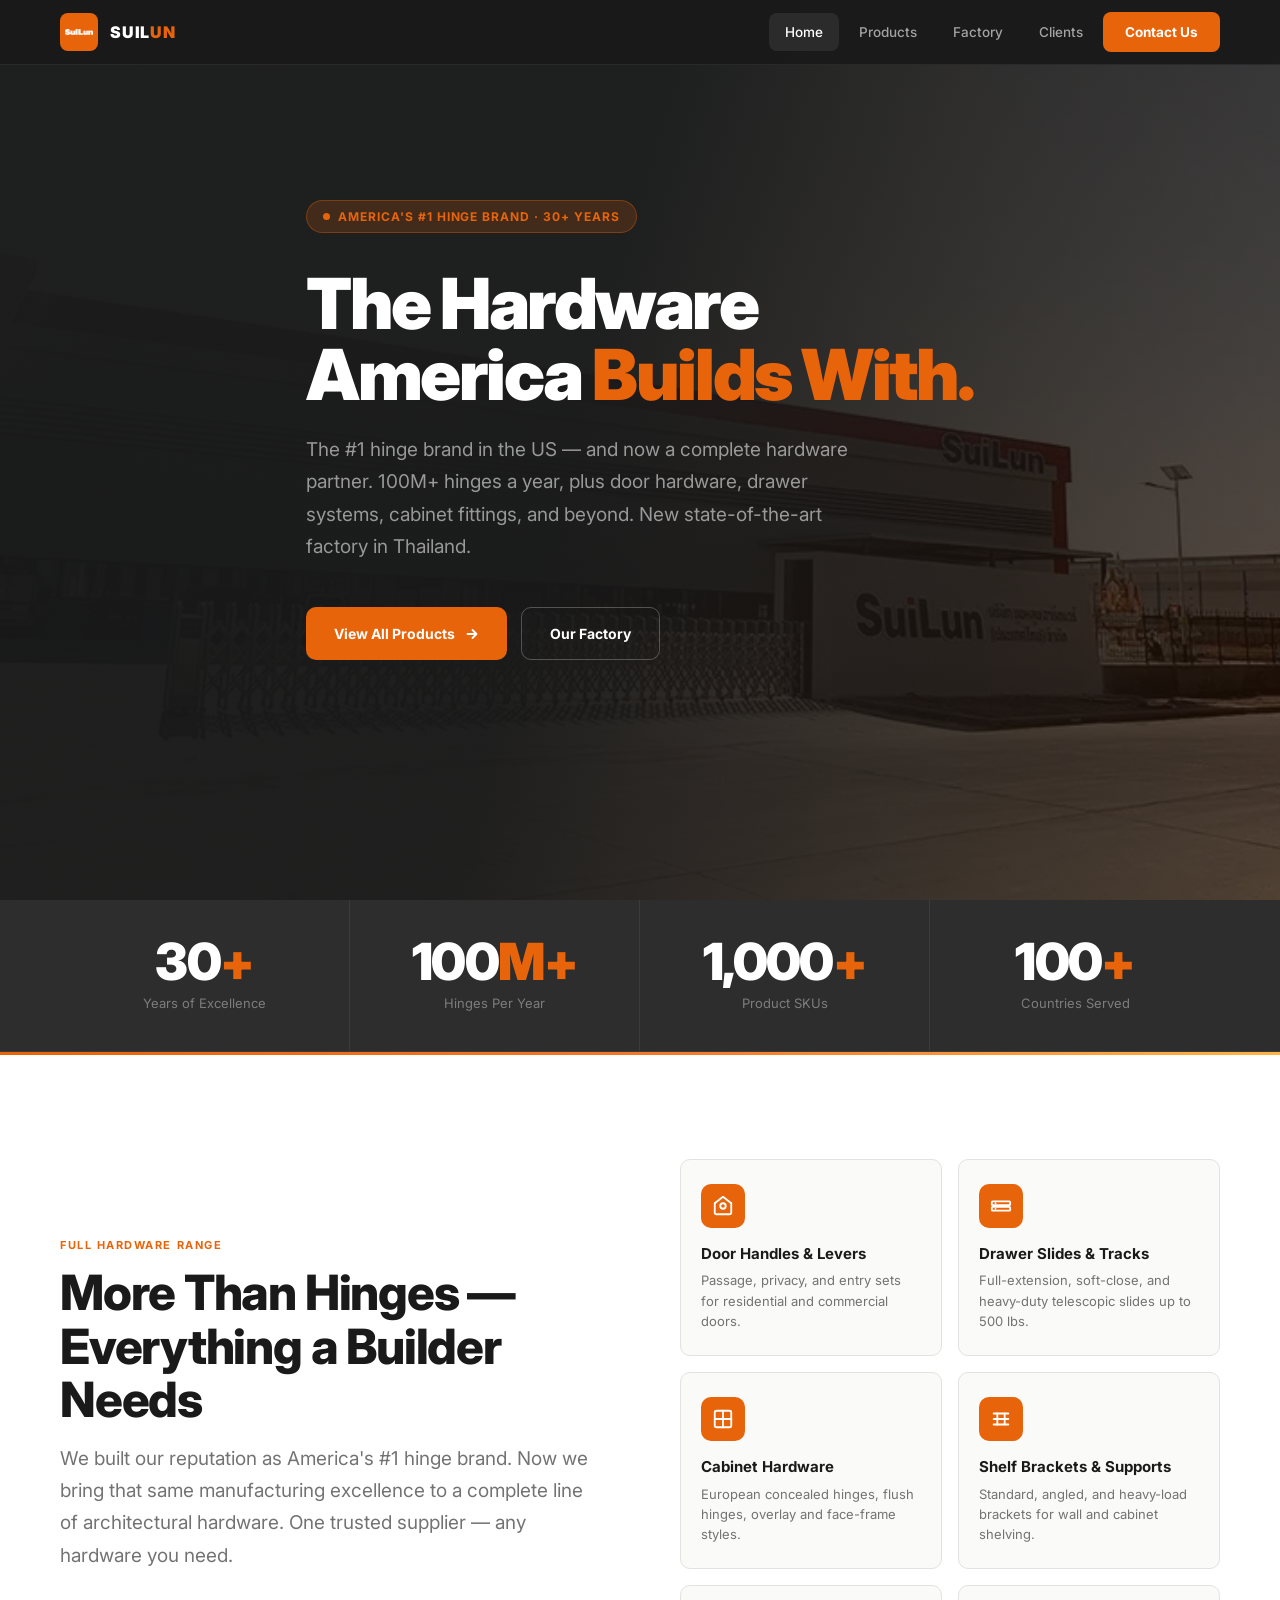
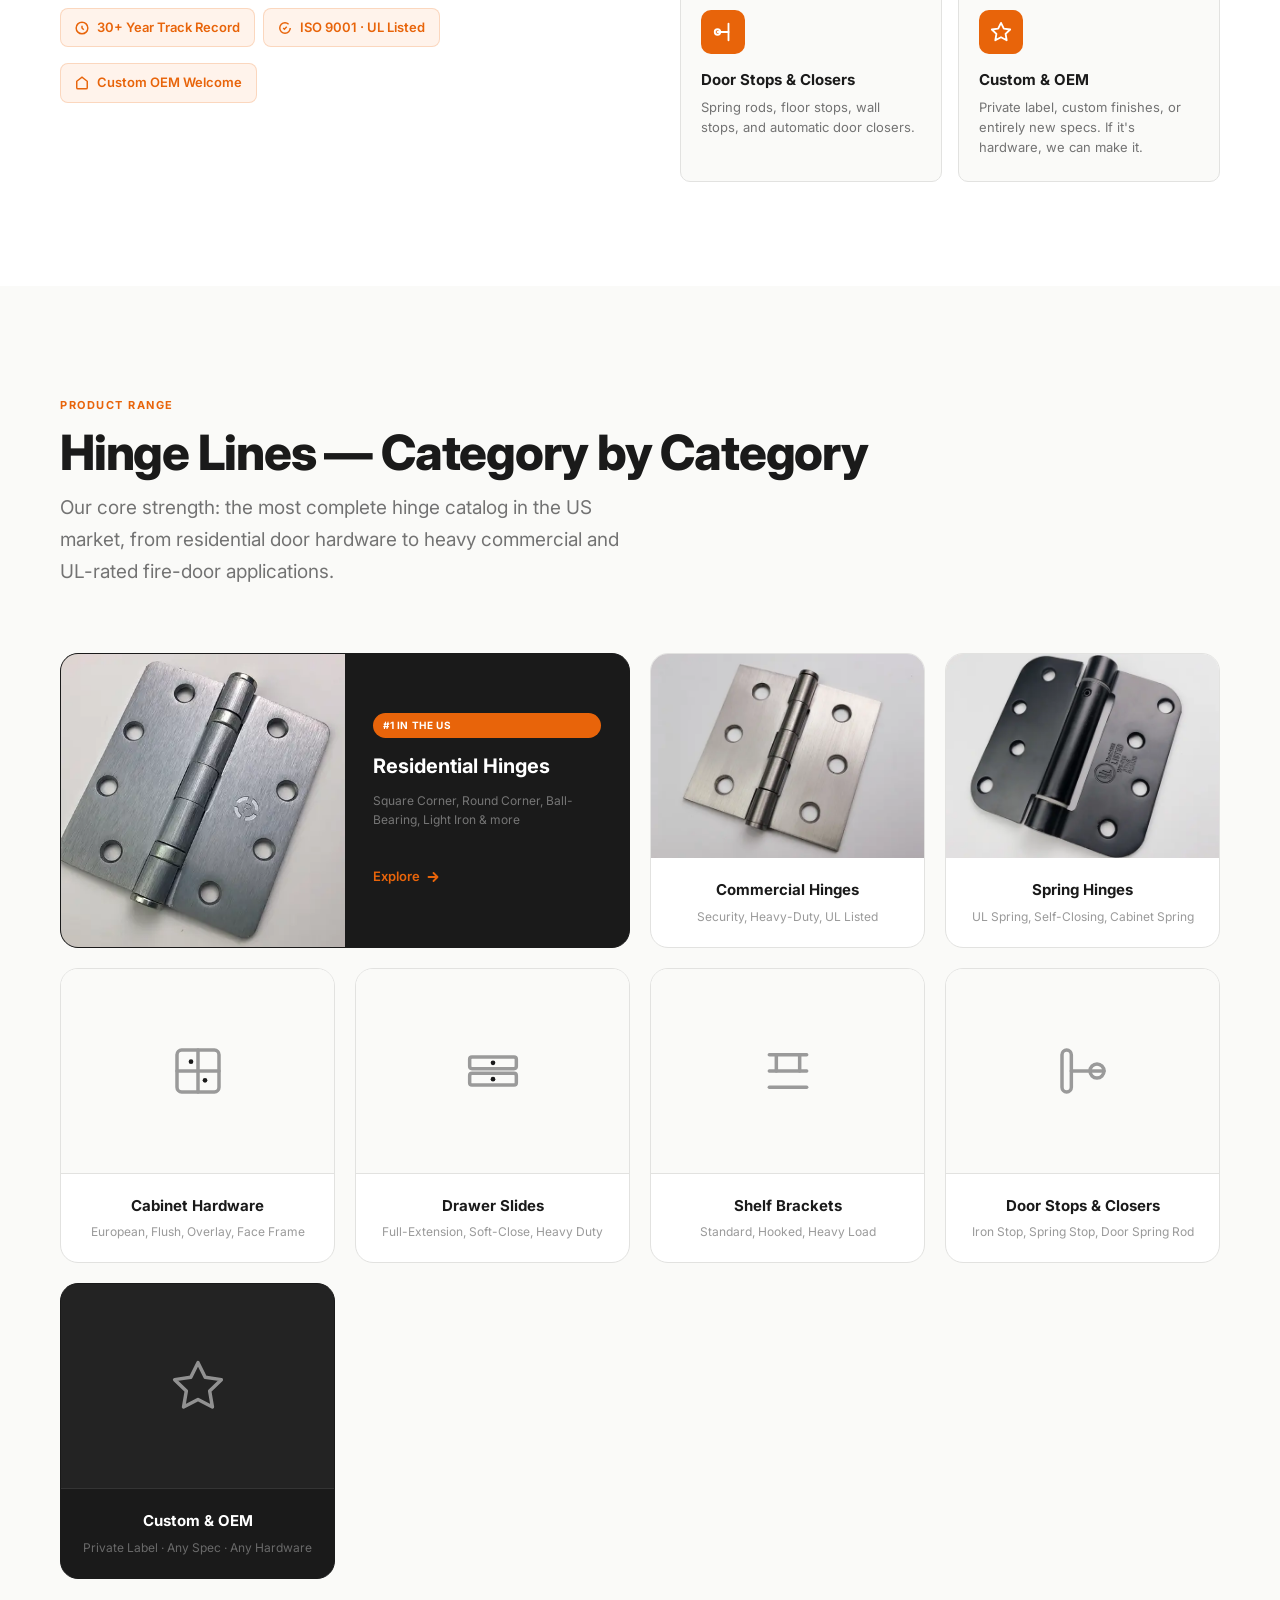
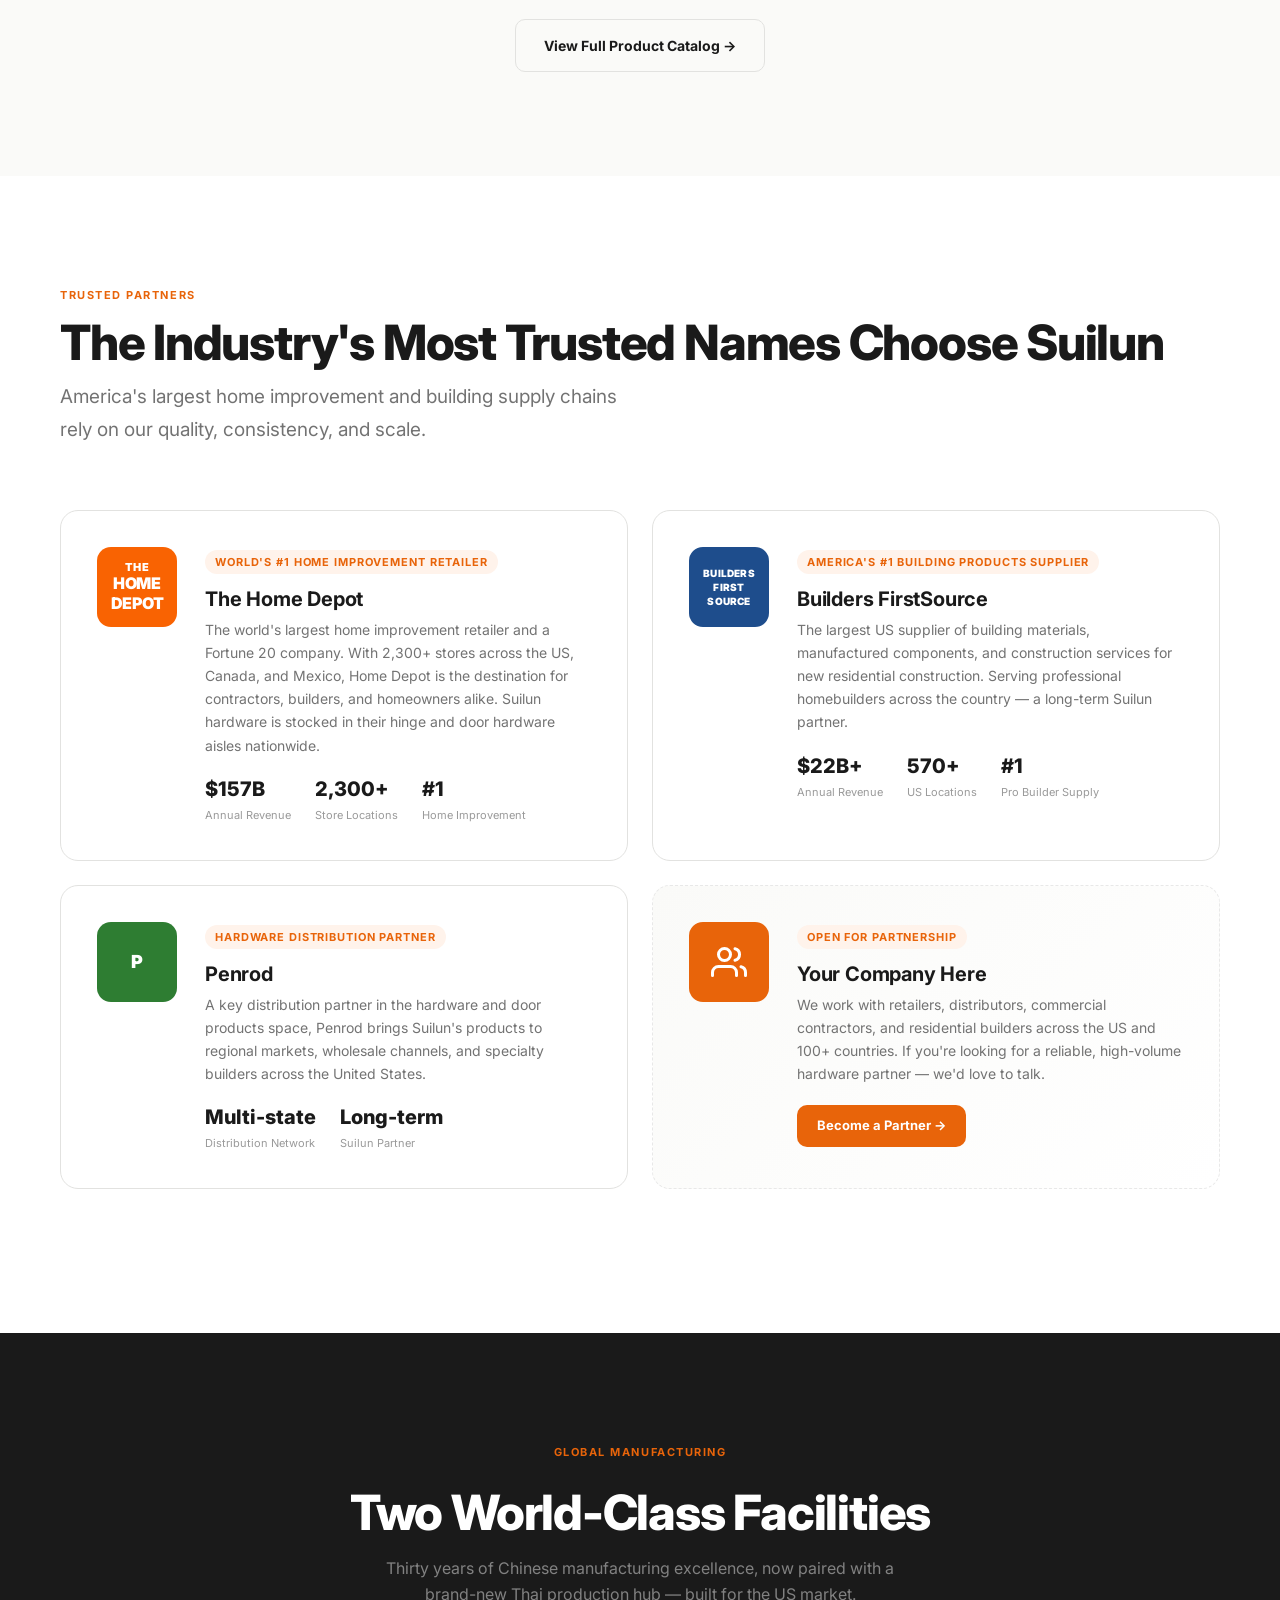
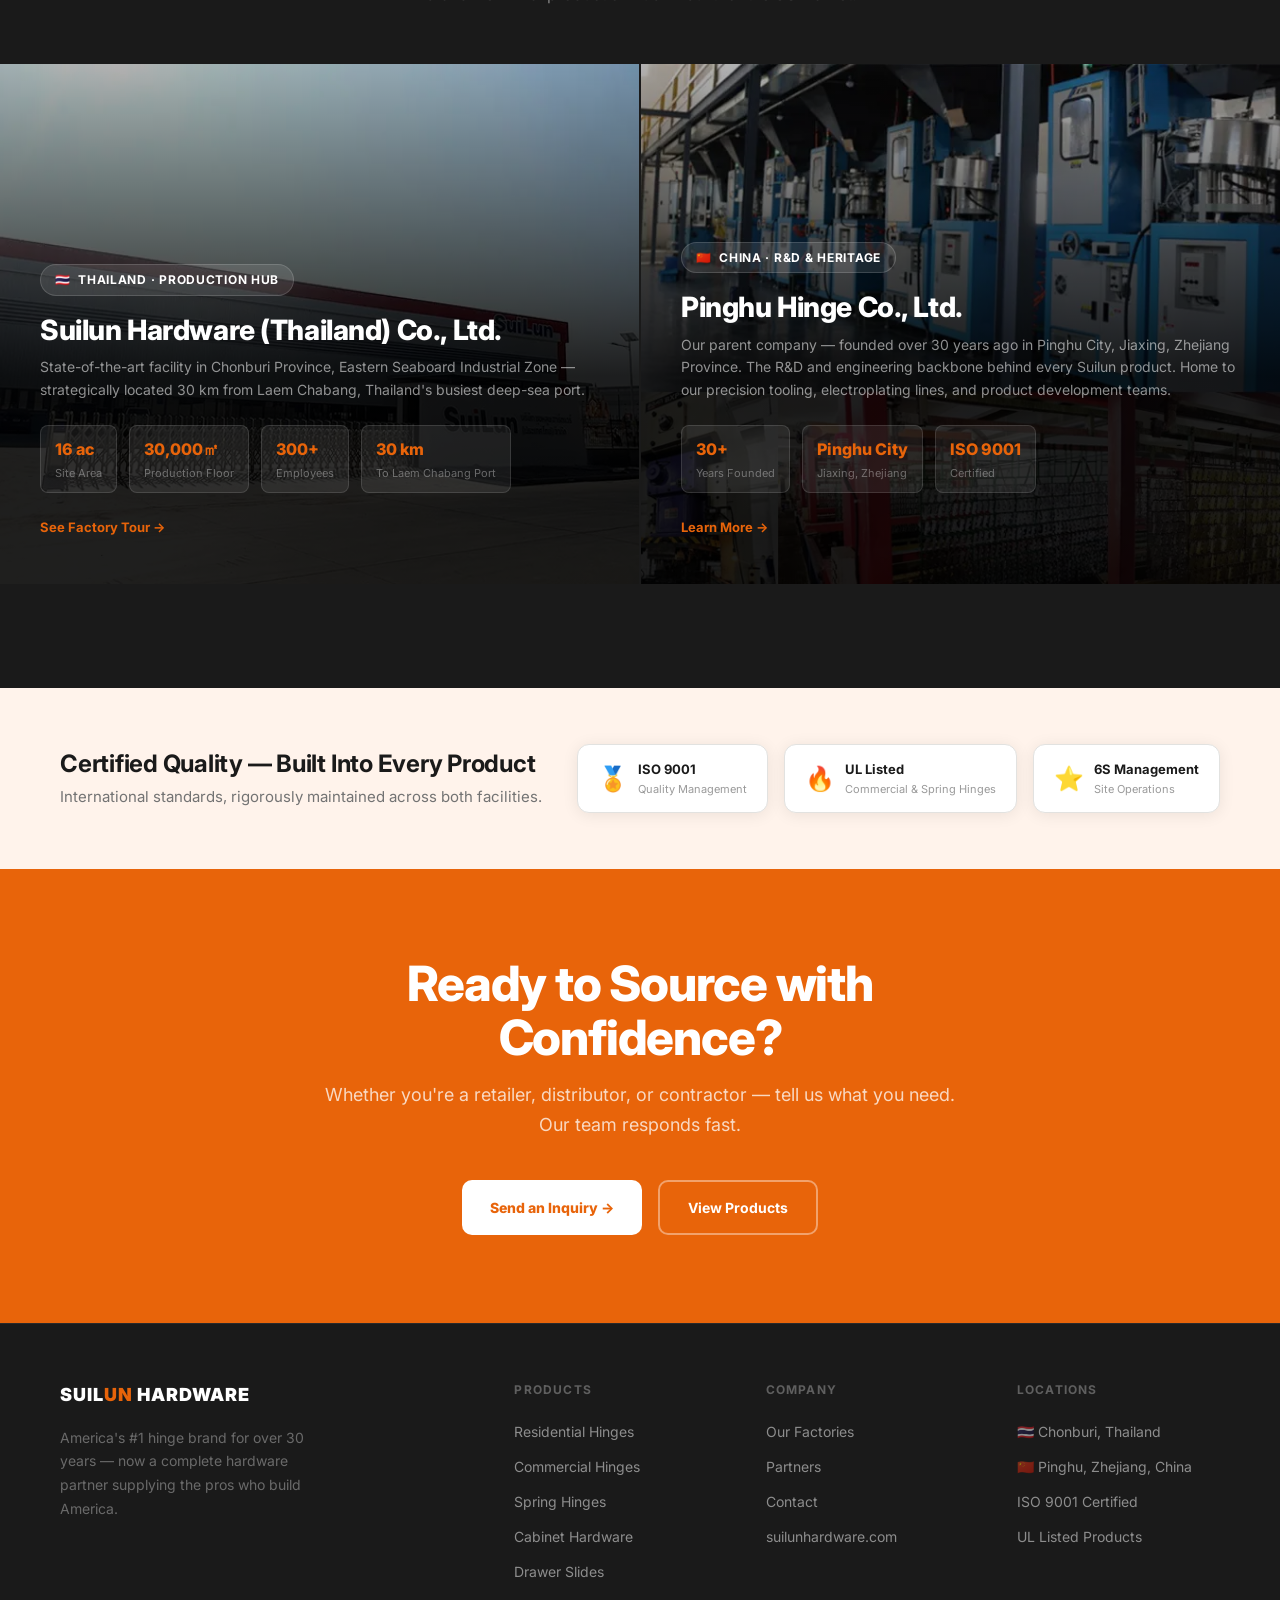
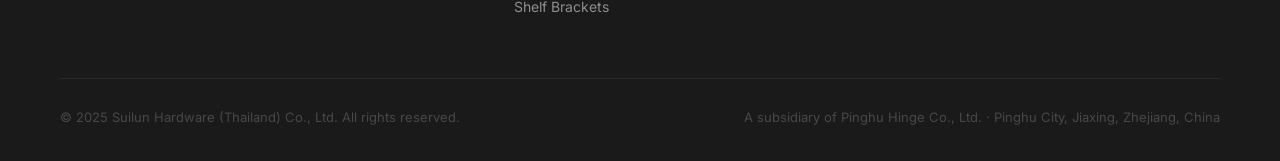
==== index.html @ 383f980a "Suilun Hardware website - v3" ====
<!DOCTYPE html>
<html lang="en">
<head>
<meta charset="UTF-8">
<meta name="viewport" content="width=device-width, initial-scale=1.0">
<title>Suilun Hardware — America's #1 Hinge Brand</title>
<link rel="stylesheet" href="style.css">
<style>
/* ── HERO ────────────────────────────────────────────── */
.hero {
  min-height: 100vh; padding-top: 64px;
  position: relative; overflow: hidden;
  display: flex; align-items: center;
  background: var(--dark);
}
.hero-img {
  position: absolute; inset: 0;
  background-image: url('img/757dfbb52b981101c5790339cc6810e2.jpg');
  background-size: cover; background-position: center top;
  filter: brightness(0.3);
}
.hero-overlay {
  position: absolute; inset: 0;
  background: linear-gradient(105deg, rgba(26,26,26,0.90) 45%, rgba(232,100,10,0.10) 100%);
}
.hero-content { position: relative; z-index: 2; max-width: 720px; padding: 100px 0; }
.hero-badge {
  display: inline-flex; align-items: center; gap: 8px;
  background: rgba(232,100,10,0.18); border: 1px solid rgba(232,100,10,0.35);
  border-radius: 100px; padding: 6px 16px; margin-bottom: 36px;
}
.hero-badge .dot { width: 7px; height: 7px; border-radius: 50%; background: var(--orange); animation: pulse 2s infinite; }
.hero-badge span { font-size: 12px; font-weight: 700; letter-spacing: 0.08em; text-transform: uppercase; color: var(--orange); }
@keyframes pulse { 0%,100%{opacity:1}50%{opacity:0.35} }
.hero h1 { color: white; margin-bottom: 24px; }
.hero h1 em { color: var(--orange); font-style: normal; }
.hero .lead { color: rgba(255,255,255,0.55); max-width: 560px; margin-bottom: 44px; }
.hero-actions { display: flex; gap: 14px; flex-wrap: wrap; }

/* ── STATS ───────────────────────────────────────────── */
.stats-bar { background: var(--dark2); border-bottom: 1px solid rgba(255,255,255,0.06); }
.stats-row { display: grid; grid-template-columns: repeat(4, 1fr); }
.stat-cell {
  padding: 36px 28px; text-align: center;
  border-right: 1px solid rgba(255,255,255,0.07);
}
.stat-cell:last-child { border-right: none; }
.stat-n { font-size: clamp(32px,4vw,52px); font-weight: 900; color: white; letter-spacing: -0.03em; line-height: 1; }
.stat-n em { color: var(--orange); font-style: normal; }
.stat-l { font-size: 13px; color: rgba(255,255,255,0.38); margin-top: 6px; }
@media(max-width:640px) {
  .stats-row { grid-template-columns: repeat(2,1fr); }
  .stat-cell { border-bottom: 1px solid rgba(255,255,255,0.07); }
}

/* ── BEYOND HINGES ───────────────────────────────────── */
.beyond-section { background: white; }
.beyond-inner {
  display: grid; grid-template-columns: 1fr 1fr; gap: 80px; align-items: center;
}
@media(max-width:900px) { .beyond-inner { grid-template-columns: 1fr; gap: 48px; } }
.beyond-text .lead { margin-top: 16px; margin-bottom: 36px; }
.beyond-tag {
  display: inline-flex; align-items: center; gap: 8px;
  background: var(--orange-pale); border: 1px solid rgba(232,100,10,0.2);
  border-radius: 8px; padding: 8px 14px; margin-bottom: 8px;
  font-size: 13px; font-weight: 600; color: var(--orange);
}
.beyond-tag svg { flex-shrink: 0; }
.beyond-tags { display: flex; flex-wrap: wrap; gap: 8px; }
.beyond-grid {
  display: grid; grid-template-columns: 1fr 1fr; gap: 16px;
}
.beyond-card {
  background: var(--gray-50); border: 1.5px solid var(--border);
  border-radius: var(--r); padding: 24px 20px;
  transition: all 0.22s;
}
.beyond-card:hover { border-color: var(--orange); background: var(--orange-pale); transform: translateY(-2px); }
.beyond-card .bc-icon {
  width: 44px; height: 44px; border-radius: 10px;
  background: var(--orange); display: flex; align-items: center; justify-content: center;
  margin-bottom: 14px;
}
.beyond-card .bc-icon svg { width: 22px; height: 22px; fill: none; stroke: white; stroke-width: 2; stroke-linecap: round; stroke-linejoin: round; }
.beyond-card h4 { font-size: 15px; font-weight: 700; margin-bottom: 4px; }
.beyond-card p { font-size: 13px; color: var(--gray-500); line-height: 1.55; }

/* ── CATEGORIES ──────────────────────────────────────── */
.categories-section { background: var(--gray-50); }
.cat-grid {
  display: grid;
  grid-template-columns: repeat(4, 1fr);
  gap: 20px;
}
@media(max-width:900px) { .cat-grid { grid-template-columns: repeat(2,1fr); } }
@media(max-width:480px) { .cat-grid { grid-template-columns: 1fr 1fr; gap: 12px; } }
.cat-card {
  background: white;
  border: 1.5px solid var(--border);
  border-radius: var(--r2);
  overflow: hidden;
  text-align: center;
  transition: all 0.25s;
  cursor: pointer;
  text-decoration: none;
  display: block;
}
.cat-card:hover { border-color: var(--orange); transform: translateY(-4px); box-shadow: 0 16px 48px rgba(232,100,10,0.12); }
.cat-img {
  width: 100%; aspect-ratio: 4/3;
  object-fit: cover;
  background: var(--gray-100);
}
.cat-icon-wrap {
  width: 100%; aspect-ratio: 4/3;
  background: var(--gray-50);
  display: flex; align-items: center; justify-content: center;
  border-bottom: 1px solid var(--border);
}
.cat-icon-wrap svg { width: 56px; height: 56px; stroke: var(--gray-400); fill: none; stroke-width: 1.5; stroke-linecap: round; stroke-linejoin: round; transition: stroke 0.2s; }
.cat-card:hover .cat-icon-wrap svg { stroke: var(--orange); }
.cat-body { padding: 20px 16px; }
.cat-name { font-size: 15px; font-weight: 700; color: var(--dark); margin-bottom: 4px; }
.cat-count { font-size: 12px; color: var(--gray-400); }
.cat-card.hero-cat {
  grid-column: span 2;
  display: grid; grid-template-columns: 1fr 1fr;
  text-align: left;
  background: var(--dark);
  border-color: var(--dark);
}
.cat-card.hero-cat:hover { border-color: var(--orange); }
.cat-card.hero-cat .cat-img { aspect-ratio: auto; height: 100%; min-height: 220px; }
.cat-card.hero-cat .cat-body { padding: 32px 28px; display: flex; flex-direction: column; justify-content: center; }
.cat-card.hero-cat .cat-name { font-size: 20px; color: white; margin-bottom: 8px; }
.cat-card.hero-cat .cat-count { color: rgba(255,255,255,0.4); margin-bottom: 16px; }
.cat-arrow {
  display: inline-flex; align-items: center; gap: 6px;
  font-size: 13px; font-weight: 600; color: var(--orange);
}
.cat-badge {
  display: inline-block;
  background: var(--orange); color: white;
  font-size: 10px; font-weight: 700; letter-spacing: 0.06em;
  text-transform: uppercase; padding: 4px 10px; border-radius: 100px;
  margin-bottom: 12px;
}
@media(max-width:768px) {
  .cat-card.hero-cat { grid-column: span 1; grid-template-columns: 1fr; }
  .cat-card.hero-cat .cat-img { min-height: 180px; }
}

/* ── PARTNERS ────────────────────────────────────────── */
.partners-section { background: white; }
.partner-grid {
  display: grid; grid-template-columns: 1fr 1fr; gap: 24px;
  margin-bottom: 40px;
}
@media(max-width:768px) { .partner-grid { grid-template-columns: 1fr; } }
.partner-card {
  border: 1.5px solid var(--border);
  border-radius: var(--r2); padding: 36px;
  display: flex; gap: 28px; align-items: flex-start;
  transition: all 0.25s;
}
.partner-card:hover { border-color: var(--orange); box-shadow: var(--shadow-lg); transform: translateY(-2px); }
.partner-logo-box {
  flex-shrink: 0;
  width: 80px; height: 80px;
  border-radius: 14px;
  display: flex; align-items: center; justify-content: center;
  font-size: 13px; font-weight: 900; letter-spacing: -0.02em;
  color: white; text-align: center; line-height: 1.2;
}
.partner-info h3 { font-size: 20px; margin-bottom: 6px; }
.partner-rank {
  display: inline-block;
  font-size: 11px; font-weight: 700; letter-spacing: 0.08em;
  text-transform: uppercase; color: var(--orange);
  background: var(--orange-pale); padding: 3px 10px; border-radius: 100px;
  margin-bottom: 12px;
}
.partner-info p { font-size: 14px; color: var(--gray-500); line-height: 1.65; }
.partner-stat { margin-top: 16px; display: flex; gap: 24px; flex-wrap: wrap; }
.ps-item .ps-num { font-size: 20px; font-weight: 800; color: var(--dark); }
.ps-item .ps-lbl { font-size: 11px; color: var(--gray-400); }

/* ── FACTORIES ───────────────────────────────────────── */
.factories-section { background: var(--dark); }
.factories-header { text-align: center; padding-bottom: 56px; }
.factories-header h2 { color: white; margin-top: 12px; margin-bottom: 16px; }
.factories-header p { color: rgba(255,255,255,0.45); font-size: 16px; max-width: 540px; margin: 0 auto; }
.factories-grid { display: grid; grid-template-columns: 1fr 1fr; gap: 2px; }
@media(max-width:900px) { .factories-grid { grid-template-columns: 1fr; } }
.factory-panel { position: relative; overflow: hidden; min-height: 520px; }
.factory-panel-img {
  position: absolute; inset: 0;
  background-size: cover; background-position: center;
  transition: transform 0.6s;
}
.factory-panel:hover .factory-panel-img { transform: scale(1.04); }
.factory-panel-overlay {
  position: absolute; inset: 0;
  background: linear-gradient(to top, rgba(0,0,0,0.88) 40%, rgba(0,0,0,0.3) 100%);
}
.factory-panel-content {
  position: absolute; bottom: 0; left: 0; right: 0;
  padding: 44px 40px;
}
@media(max-width:640px) { .factory-panel-content { padding: 32px 24px; } }
.factory-flag {
  display: inline-flex; align-items: center; gap: 8px;
  background: rgba(255,255,255,0.1); border: 1px solid rgba(255,255,255,0.15);
  border-radius: 100px; padding: 5px 14px; margin-bottom: 16px;
  font-size: 12px; font-weight: 700; letter-spacing: 0.06em; text-transform: uppercase; color: white;
}
.factory-panel h3 { font-size: clamp(20px,2.5vw,28px); font-weight: 800; color: white; margin-bottom: 8px; letter-spacing: -0.015em; }
.factory-panel-sub { font-size: 14px; color: rgba(255,255,255,0.55); margin-bottom: 24px; line-height: 1.6; }
.factory-detail-row { display: flex; flex-wrap: wrap; gap: 12px; }
.fd-chip {
  background: rgba(255,255,255,0.08); border: 1px solid rgba(255,255,255,0.12);
  border-radius: 8px; padding: 10px 14px;
  display: flex; flex-direction: column; gap: 2px;
}
.fd-chip .fd-v { font-size: 16px; font-weight: 800; color: var(--orange); }
.fd-chip .fd-l { font-size: 11px; color: rgba(255,255,255,0.35); }
.factory-link {
  display: inline-flex; align-items: center; gap: 6px;
  margin-top: 24px; font-size: 13px; font-weight: 700;
  color: var(--orange); transition: gap 0.2s;
}
.factory-link:hover { gap: 10px; }

/* ── QUALITY STRIP ───────────────────────────────────── */
.quality-strip { background: var(--orange-pale); padding: 56px 0; }
.quality-inner { display: flex; align-items: center; justify-content: space-between; flex-wrap: wrap; gap: 32px; }
.quality-text h3 { margin-bottom: 6px; }
.quality-text p { color: var(--gray-500); font-size: 15px; }
.cert-row { display: flex; gap: 16px; flex-wrap: wrap; }
.cert-pill {
  display: flex; align-items: center; gap: 10px;
  background: white; border: 1.5px solid var(--border);
  border-radius: 12px; padding: 14px 20px;
  box-shadow: var(--shadow);
}
.cert-pill .cert-icon { font-size: 24px; }
.cert-pill .cert-name { font-size: 13px; font-weight: 700; color: var(--dark); }
.cert-pill .cert-desc { font-size: 11px; color: var(--gray-400); }

/* ── CTA ─────────────────────────────────────────────── */
.cta-section { background: var(--orange); padding: 88px 0; text-align: center; }
.cta-section h2 { color: white; margin-bottom: 16px; }
.cta-section p { color: rgba(255,255,255,0.75); font-size: 18px; margin-bottom: 40px; }
.cta-actions { display: flex; justify-content: center; gap: 16px; flex-wrap: wrap; }
.btn-white { background: white; color: var(--orange); font-weight: 800; }
.btn-white:hover { background: var(--gray-100); transform: translateY(-1px); box-shadow: 0 8px 24px rgba(0,0,0,0.2); }
.btn-outline-white { background: transparent; color: white; border: 2px solid rgba(255,255,255,0.4); font-weight: 700; }
.btn-outline-white:hover { border-color: white; background: rgba(255,255,255,0.1); }
</style>
</head>
<body>

<!-- NAV -->
<nav>
  <div class="wrap nav-wrap">
    <a href="index.html" class="logo">
      <div class="logo-icon">
        <img src="img/e153deb89362e9149286156237be7765.jpg" alt="Suilun" onerror="this.style.display='none';this.nextElementSibling.style.display='block'">
        <svg style="display:none" viewBox="0 0 24 24"><path d="M4 6h16M4 12h10M4 18h16"/></svg>
      </div>
      <span class="logo-name">SUIL<span>UN</span></span>
    </a>
    <div class="nav-menu">
      <a href="index.html" class="active">Home</a>
      <a href="products.html">Products</a>
      <a href="factory.html">Factory</a>
      <a href="#partners">Clients</a>
      <a href="#contact" class="nav-cta">Contact Us</a>
    </div>
  </div>
</nav>

<!-- HERO -->
<section class="hero">
  <div class="hero-img"></div>
  <div class="hero-overlay"></div>
  <div class="wrap">
    <div class="hero-content reveal">
      <div class="hero-badge"><span class="dot"></span><span>America's #1 Hinge Brand · 30+ Years</span></div>
      <h1>The Hardware<br>America <em>Builds With.</em></h1>
      <p class="lead">The #1 hinge brand in the US — and now a complete hardware partner. 100M+ hinges a year, plus door hardware, drawer systems, cabinet fittings, and beyond. New state-of-the-art factory in Thailand.</p>
      <div class="hero-actions">
        <a href="products.html" class="btn btn-primary">View All Products <svg width="14" height="14" viewBox="0 0 14 14" fill="none" style="margin-left:2px"><path d="M2.5 7h9m-4-4 4 4-4 4" stroke="currentColor" stroke-width="1.8" stroke-linecap="round" stroke-linejoin="round"/></svg></a>
        <a href="factory.html" class="btn btn-outline">Our Factory</a>
      </div>
    </div>
  </div>
</section>

<!-- STATS -->
<div class="stats-bar">
  <div class="wrap">
    <div class="stats-row">
      <div class="stat-cell"><div class="stat-n">30<em>+</em></div><div class="stat-l">Years of Excellence</div></div>
      <div class="stat-cell"><div class="stat-n">100<em>M+</em></div><div class="stat-l">Hinges Per Year</div></div>
      <div class="stat-cell"><div class="stat-n">1,000<em>+</em></div><div class="stat-l">Product SKUs</div></div>
      <div class="stat-cell"><div class="stat-n">100<em>+</em></div><div class="stat-l">Countries Served</div></div>
    </div>
  </div>
</div>
<div class="orange-rule"></div>

<!-- BEYOND HINGES -->
<section class="beyond-section">
  <div class="wrap">
    <div class="beyond-inner">
      <div class="beyond-text reveal">
        <span class="eyebrow">Full Hardware Range</span>
        <h2>More Than Hinges — Everything a Builder Needs</h2>
        <p class="lead">We built our reputation as America's #1 hinge brand. Now we bring that same manufacturing excellence to a complete line of architectural hardware. One trusted supplier — any hardware you need.</p>
        <div class="beyond-tags">
          <span class="beyond-tag">
            <svg width="14" height="14" viewBox="0 0 24 24" fill="none" stroke="currentColor" stroke-width="2.5"><circle cx="12" cy="12" r="10"/><path d="M12 8v4l3 3"/></svg>
            30+ Year Track Record
          </span>
          <span class="beyond-tag">
            <svg width="14" height="14" viewBox="0 0 24 24" fill="none" stroke="currentColor" stroke-width="2.5"><path d="M9 12l2 2 4-4"/><path d="M21 12c0 4.97-4.03 9-9 9s-9-4.03-9-9 4.03-9 9-9c2.39 0 4.57.93 6.18 2.44"/></svg>
            ISO 9001 · UL Listed
          </span>
          <span class="beyond-tag">
            <svg width="14" height="14" viewBox="0 0 24 24" fill="none" stroke="currentColor" stroke-width="2.5"><path d="M3 9l9-7 9 7v11a2 2 0 0 1-2 2H5a2 2 0 0 1-2-2z"/></svg>
            Custom OEM Welcome
          </span>
        </div>
      </div>
      <div class="beyond-grid reveal d1">
        <!-- Door Handles -->
        <div class="beyond-card">
          <div class="bc-icon">
            <svg viewBox="0 0 24 24"><path d="M15 12a3 3 0 1 1-6 0 3 3 0 0 1 6 0z"/><path d="M3 9v10a2 2 0 0 0 2 2h14a2 2 0 0 0 2-2V9"/><path d="M3 9l9-7 9 7"/></svg>
          </div>
          <h4>Door Handles & Levers</h4>
          <p>Passage, privacy, and entry sets for residential and commercial doors.</p>
        </div>
        <!-- Drawer Slides -->
        <div class="beyond-card">
          <div class="bc-icon">
            <svg viewBox="0 0 24 24"><rect x="2" y="7" width="20" height="4" rx="1"/><rect x="2" y="13" width="20" height="4" rx="1"/><path d="M6 9h.01M6 15h.01"/></svg>
          </div>
          <h4>Drawer Slides & Tracks</h4>
          <p>Full-extension, soft-close, and heavy-duty telescopic slides up to 500 lbs.</p>
        </div>
        <!-- Cabinet Hardware -->
        <div class="beyond-card">
          <div class="bc-icon">
            <svg viewBox="0 0 24 24"><rect x="3" y="3" width="18" height="18" rx="2"/><path d="M3 12h18"/><path d="M12 3v18"/></svg>
          </div>
          <h4>Cabinet Hardware</h4>
          <p>European concealed hinges, flush hinges, overlay and face-frame styles.</p>
        </div>
        <!-- Shelf & Brackets -->
        <div class="beyond-card">
          <div class="bc-icon">
            <svg viewBox="0 0 24 24"><path d="M4 6h16"/><path d="M4 12h16"/><path d="M4 18h16"/><path d="M8 6v12M16 6v12"/></svg>
          </div>
          <h4>Shelf Brackets & Supports</h4>
          <p>Standard, angled, and heavy-load brackets for wall and cabinet shelving.</p>
        </div>
        <!-- Door Stops & Closers -->
        <div class="beyond-card">
          <div class="bc-icon">
            <svg viewBox="0 0 24 24"><path d="M18 3v18"/><path d="M6 12h12"/><circle cx="6" cy="12" r="3"/></svg>
          </div>
          <h4>Door Stops & Closers</h4>
          <p>Spring rods, floor stops, wall stops, and automatic door closers.</p>
        </div>
        <!-- Custom OEM -->
        <div class="beyond-card">
          <div class="bc-icon">
            <svg viewBox="0 0 24 24"><path d="M12 2l3.09 6.26L22 9.27l-5 4.87L18.18 21 12 17.77 5.82 21 7 14.14l-5-4.87 6.91-1.01L12 2z"/></svg>
          </div>
          <h4>Custom & OEM</h4>
          <p>Private label, custom finishes, or entirely new specs. If it's hardware, we can make it.</p>
        </div>
      </div>
    </div>
  </div>
</section>

<!-- PRODUCT CATEGORIES -->
<section class="categories-section" id="products">
  <div class="wrap">
    <div class="section-head reveal">
      <span class="eyebrow">Product Range</span>
      <h2>Hinge Lines — Category by Category</h2>
      <p class="lead" style="max-width:560px;margin-top:12px;">Our core strength: the most complete hinge catalog in the US market, from residential door hardware to heavy commercial and UL-rated fire-door applications.</p>
    </div>
    <div class="cat-grid">

      <!-- HERO CARD — Residential Hinges -->
      <a href="products.html#residential" class="cat-card hero-cat reveal">
        <img class="cat-img" src="img/6680ef01e1f084ab9c419d79f8d6a4d5.jpg" alt="Residential Hinges" loading="lazy">
        <div class="cat-body">
          <span class="cat-badge">#1 in the US</span>
          <div class="cat-name">Residential Hinges</div>
          <div class="cat-count">Square Corner, Round Corner, Ball-Bearing, Light Iron & more</div>
          <div class="cat-arrow" style="margin-top:20px">Explore <svg width="14" height="14" viewBox="0 0 14 14" fill="none"><path d="M2.5 7h9m-4-4 4 4-4 4" stroke="currentColor" stroke-width="1.8" stroke-linecap="round" stroke-linejoin="round"/></svg></div>
        </div>
      </a>

      <!-- Commercial Hinge -->
      <a href="products.html#commercial" class="cat-card reveal d1">
        <img class="cat-img" src="img/987623bb5fa32a2aaf404b2c9ffb2390.jpg" alt="Commercial Hinges" loading="lazy">
        <div class="cat-body">
          <div class="cat-name">Commercial Hinges</div>
          <div class="cat-count">Security, Heavy-Duty, UL Listed</div>
        </div>
      </a>

      <!-- Spring Hinge -->
      <a href="products.html#spring" class="cat-card reveal d2">
        <img class="cat-img" src="img/aa87e4f6448f8d0ce8bfd99c285d1610.jpg" alt="Spring Hinges" loading="lazy">
        <div class="cat-body">
          <div class="cat-name">Spring Hinges</div>
          <div class="cat-count">UL Spring, Self-Closing, Cabinet Spring</div>
        </div>
      </a>

      <!-- Cabinet Hinge — icon card -->
      <a href="products.html#cabinet" class="cat-card reveal d3">
        <div class="cat-icon-wrap">
          <svg viewBox="0 0 24 24"><rect x="3" y="3" width="18" height="18" rx="2"/><path d="M3 12h18"/><path d="M12 3v18"/><circle cx="9" cy="8" r="1" fill="currentColor" stroke="none"/><circle cx="15" cy="16" r="1" fill="currentColor" stroke="none"/></svg>
        </div>
        <div class="cat-body">
          <div class="cat-name">Cabinet Hardware</div>
          <div class="cat-count">European, Flush, Overlay, Face Frame</div>
        </div>
      </a>

      <!-- Drawer Slides — icon card -->
      <a href="products.html#drawer" class="cat-card reveal d1">
        <div class="cat-icon-wrap">
          <svg viewBox="0 0 24 24"><rect x="2" y="6" width="20" height="5" rx="1"/><rect x="2" y="13" width="20" height="5" rx="1"/><circle cx="12" cy="8.5" r="1" fill="currentColor" stroke="none"/><circle cx="12" cy="15.5" r="1" fill="currentColor" stroke="none"/></svg>
        </div>
        <div class="cat-body">
          <div class="cat-name">Drawer Slides</div>
          <div class="cat-count">Full-Extension, Soft-Close, Heavy Duty</div>
        </div>
      </a>

      <!-- Shelf Brackets — icon card -->
      <a href="products.html#shelf" class="cat-card reveal d2">
        <div class="cat-icon-wrap">
          <svg viewBox="0 0 24 24"><path d="M4 5h16"/><path d="M4 12h16"/><path d="M4 19h16"/><path d="M7 5v7"/><path d="M17 5v7"/></svg>
        </div>
        <div class="cat-body">
          <div class="cat-name">Shelf Brackets</div>
          <div class="cat-count">Standard, Hooked, Heavy Load</div>
        </div>
      </a>

      <!-- Door Stops — icon card -->
      <a href="products.html#doorstop" class="cat-card reveal d3">
        <div class="cat-icon-wrap">
          <svg viewBox="0 0 24 24"><rect x="3" y="3" width="4" height="18" rx="2"/><path d="M7 12h14"/><circle cx="18" cy="12" r="3"/></svg>
        </div>
        <div class="cat-body">
          <div class="cat-name">Door Stops & Closers</div>
          <div class="cat-count">Iron Stop, Spring Stop, Door Spring Rod</div>
        </div>
      </a>

      <!-- Custom / OEM -->
      <a href="#contact" class="cat-card reveal d4" style="background:var(--dark);border-color:var(--dark);">
        <div class="cat-icon-wrap" style="background:rgba(255,255,255,0.04);border-bottom:1px solid rgba(255,255,255,0.08);">
          <svg viewBox="0 0 24 24" style="stroke:rgba(255,255,255,0.5)"><path d="M12 2l3.09 6.26L22 9.27l-5 4.87L18.18 21 12 17.77 5.82 21 7 14.14l-5-4.87 6.91-1.01L12 2z"/></svg>
        </div>
        <div class="cat-body">
          <div class="cat-name" style="color:white">Custom & OEM</div>
          <div class="cat-count" style="color:rgba(255,255,255,0.35)">Private Label · Any Spec · Any Hardware</div>
        </div>
      </a>

    </div>
    <div style="text-align:center;margin-top:40px;">
      <a href="products.html" class="btn btn-outline-dark">View Full Product Catalog →</a>
    </div>
  </div>
</section>

<!-- PARTNERS -->
<section class="partners-section" id="partners">
  <div class="wrap">
    <div class="section-head reveal">
      <span class="eyebrow">Trusted Partners</span>
      <h2>The Industry's Most Trusted Names Choose Suilun</h2>
      <p class="lead" style="max-width:580px;margin-top:12px;">America's largest home improvement and building supply chains rely on our quality, consistency, and scale.</p>
    </div>
    <div class="partner-grid">

      <!-- Home Depot -->
      <div class="partner-card reveal">
        <div class="partner-logo-box" style="background:#F96302;">
          <div>
            <div style="font-size:11px;letter-spacing:0.01em">THE</div>
            <div style="font-size:16px">HOME</div>
            <div style="font-size:16px">DEPOT</div>
          </div>
        </div>
        <div class="partner-info">
          <span class="partner-rank">World's #1 Home Improvement Retailer</span>
          <h3>The Home Depot</h3>
          <p>The world's largest home improvement retailer and a Fortune 20 company. With 2,300+ stores across the US, Canada, and Mexico, Home Depot is the destination for contractors, builders, and homeowners alike. Suilun hardware is stocked in their hinge and door hardware aisles nationwide.</p>
          <div class="partner-stat">
            <div class="ps-item"><div class="ps-num">$157B</div><div class="ps-lbl">Annual Revenue</div></div>
            <div class="ps-item"><div class="ps-num">2,300+</div><div class="ps-lbl">Store Locations</div></div>
            <div class="ps-item"><div class="ps-num">#1</div><div class="ps-lbl">Home Improvement</div></div>
          </div>
        </div>
      </div>

      <!-- Builders FirstSource -->
      <div class="partner-card reveal d1">
        <div class="partner-logo-box" style="background:#1E4D8C;">
          <div style="font-size:10px;letter-spacing:0.02em;line-height:1.4">
            <div>BUILDERS</div>
            <div>FIRST</div>
            <div>SOURCE</div>
          </div>
        </div>
        <div class="partner-info">
          <span class="partner-rank">America's #1 Building Products Supplier</span>
          <h3>Builders FirstSource</h3>
          <p>The largest US supplier of building materials, manufactured components, and construction services for new residential construction. Serving professional homebuilders across the country — a long-term Suilun partner.</p>
          <div class="partner-stat">
            <div class="ps-item"><div class="ps-num">$22B+</div><div class="ps-lbl">Annual Revenue</div></div>
            <div class="ps-item"><div class="ps-num">570+</div><div class="ps-lbl">US Locations</div></div>
            <div class="ps-item"><div class="ps-num">#1</div><div class="ps-lbl">Pro Builder Supply</div></div>
          </div>
        </div>
      </div>

      <!-- Penrod -->
      <div class="partner-card reveal d2">
        <div class="partner-logo-box" style="background:#2E7D32;">
          <div style="font-size:18px;font-weight:900;letter-spacing:0.04em">P</div>
        </div>
        <div class="partner-info">
          <span class="partner-rank">Hardware Distribution Partner</span>
          <h3>Penrod</h3>
          <p>A key distribution partner in the hardware and door products space, Penrod brings Suilun's products to regional markets, wholesale channels, and specialty builders across the United States.</p>
          <div class="partner-stat">
            <div class="ps-item"><div class="ps-num">Multi-state</div><div class="ps-lbl">Distribution Network</div></div>
            <div class="ps-item"><div class="ps-num">Long-term</div><div class="ps-lbl">Suilun Partner</div></div>
          </div>
        </div>
      </div>

      <!-- Open Partnership -->
      <div class="partner-card reveal d3" style="background: linear-gradient(135deg, var(--gray-50), white); border-style: dashed; border-color: var(--gray-200);">
        <div class="partner-logo-box" style="background:var(--orange);">
          <svg width="36" height="36" viewBox="0 0 24 24" fill="none" stroke="white" stroke-width="2" stroke-linecap="round" stroke-linejoin="round"><path d="M17 21v-2a4 4 0 0 0-4-4H5a4 4 0 0 0-4 4v2"/><circle cx="9" cy="7" r="4"/><path d="M23 21v-2a4 4 0 0 0-3-3.87"/><path d="M16 3.13a4 4 0 0 1 0 7.75"/></svg>
        </div>
        <div class="partner-info">
          <span class="partner-rank">Open for Partnership</span>
          <h3>Your Company Here</h3>
          <p>We work with retailers, distributors, commercial contractors, and residential builders across the US and 100+ countries. If you're looking for a reliable, high-volume hardware partner — we'd love to talk.</p>
          <div style="margin-top:20px">
            <a href="#contact" class="btn btn-primary" style="padding:10px 20px;font-size:13px;">Become a Partner →</a>
          </div>
        </div>
      </div>

    </div>
  </div>
</section>

<!-- FACTORIES — DUAL PANEL -->
<section class="factories-section" id="factory-overview">
  <div class="wrap">
    <div class="factories-header reveal">
      <span class="eyebrow">Global Manufacturing</span>
      <h2>Two World-Class Facilities</h2>
      <p>Thirty years of Chinese manufacturing excellence, now paired with a brand-new Thai production hub — built for the US market.</p>
    </div>
  </div>
  <div class="factories-grid">

    <!-- Thailand -->
    <div class="factory-panel">
      <div class="factory-panel-img" style="background-image: url('img/757dfbb52b981101c5790339cc6810e2.jpg');"></div>
      <div class="factory-panel-overlay"></div>
      <div class="factory-panel-content">
        <div class="factory-flag">🇹🇭 &nbsp;Thailand · Production Hub</div>
        <h3>Suilun Hardware (Thailand) Co., Ltd.</h3>
        <p class="factory-panel-sub">State-of-the-art facility in Chonburi Province, Eastern Seaboard Industrial Zone — strategically located 30 km from Laem Chabang, Thailand's busiest deep-sea port.</p>
        <div class="factory-detail-row">
          <div class="fd-chip"><div class="fd-v">16 ac</div><div class="fd-l">Site Area</div></div>
          <div class="fd-chip"><div class="fd-v">30,000㎡</div><div class="fd-l">Production Floor</div></div>
          <div class="fd-chip"><div class="fd-v">300+</div><div class="fd-l">Employees</div></div>
          <div class="fd-chip"><div class="fd-v">30 km</div><div class="fd-l">To Laem Chabang Port</div></div>
        </div>
        <a href="factory.html" class="factory-link">See Factory Tour →</a>
      </div>
    </div>

    <!-- China -->
    <div class="factory-panel">
      <div class="factory-panel-img" style="background-image: url('img/4af533fcb01ea7e97c02aa66dd357814.jpg');"></div>
      <div class="factory-panel-overlay"></div>
      <div class="factory-panel-content">
        <div class="factory-flag">🇨🇳 &nbsp;China · R&D & Heritage</div>
        <h3>Pinghu Hinge Co., Ltd.</h3>
        <p class="factory-panel-sub">Our parent company — founded over 30 years ago in Pinghu City, Jiaxing, Zhejiang Province. The R&D and engineering backbone behind every Suilun product. Home to our precision tooling, electroplating lines, and product development teams.</p>
        <div class="factory-detail-row">
          <div class="fd-chip"><div class="fd-v">30+</div><div class="fd-l">Years Founded</div></div>
          <div class="fd-chip"><div class="fd-v">Pinghu City</div><div class="fd-l">Jiaxing, Zhejiang</div></div>
          <div class="fd-chip"><div class="fd-v">ISO 9001</div><div class="fd-l">Certified</div></div>
        </div>
        <a href="factory.html" class="factory-link">Learn More →</a>
      </div>
    </div>

  </div>
</section>

<!-- QUALITY STRIP -->
<div class="quality-strip">
  <div class="wrap">
    <div class="quality-inner">
      <div class="quality-text">
        <h3>Certified Quality — Built Into Every Product</h3>
        <p>International standards, rigorously maintained across both facilities.</p>
      </div>
      <div class="cert-row">
        <div class="cert-pill">
          <div class="cert-icon">🏅</div>
          <div><div class="cert-name">ISO 9001</div><div class="cert-desc">Quality Management</div></div>
        </div>
        <div class="cert-pill">
          <div class="cert-icon">🔥</div>
          <div><div class="cert-name">UL Listed</div><div class="cert-desc">Commercial & Spring Hinges</div></div>
        </div>
        <div class="cert-pill">
          <div class="cert-icon">⭐</div>
          <div><div class="cert-name">6S Management</div><div class="cert-desc">Site Operations</div></div>
        </div>
      </div>
    </div>
  </div>
</div>

<!-- CTA -->
<section class="cta-section" id="contact">
  <div class="wrap">
    <div style="max-width:640px;margin:0 auto;">
      <h2>Ready to Source with Confidence?</h2>
      <p>Whether you're a retailer, distributor, or contractor — tell us what you need. Our team responds fast.</p>
      <div class="cta-actions">
        <a href="mailto:info@suilunhardware.com" class="btn btn-white">Send an Inquiry →</a>
        <a href="products.html" class="btn btn-outline-white">View Products</a>
      </div>
    </div>
  </div>
</section>

<!-- FOOTER -->
<footer>
  <div class="wrap">
    <div class="footer-grid">
      <div class="footer-brand">
        <span class="logo-name">SUIL<span style="color:var(--orange)">UN</span> HARDWARE</span>
        <p>America's #1 hinge brand for over 30 years — now a complete hardware partner supplying the pros who build America.</p>
      </div>
      <div class="footer-col">
        <h4>Products</h4>
        <a href="products.html#residential">Residential Hinges</a>
        <a href="products.html#commercial">Commercial Hinges</a>
        <a href="products.html#spring">Spring Hinges</a>
        <a href="products.html#cabinet">Cabinet Hardware</a>
        <a href="products.html#drawer">Drawer Slides</a>
        <a href="products.html#shelf">Shelf Brackets</a>
      </div>
      <div class="footer-col">
        <h4>Company</h4>
        <a href="factory.html">Our Factories</a>
        <a href="#partners">Partners</a>
        <a href="#contact">Contact</a>
        <a href="https://suilunhardware.com" target="_blank">suilunhardware.com</a>
      </div>
      <div class="footer-col">
        <h4>Locations</h4>
        <a href="#">🇹🇭 Chonburi, Thailand</a>
        <a href="#">🇨🇳 Pinghu, Zhejiang, China</a>
        <a href="#">ISO 9001 Certified</a>
        <a href="#">UL Listed Products</a>
      </div>
    </div>
    <div class="footer-bottom">
      <p>© 2025 Suilun Hardware (Thailand) Co., Ltd. All rights reserved.</p>
      <p>A subsidiary of Pinghu Hinge Co., Ltd. · Pinghu City, Jiaxing, Zhejiang, China</p>
    </div>
  </div>
</footer>

<script>
const obs = new IntersectionObserver(els => els.forEach(e => { if(e.isIntersecting) e.target.classList.add('visible'); }), { threshold: 0.08, rootMargin: '0px 0px -50px 0px' });
document.querySelectorAll('.reveal').forEach(el => obs.observe(el));
</script>
</body>
</html>
---- style.css ----
/* ── SUILUN HARDWARE — SHARED STYLES ─────────────────── */
@import url('https://fonts.googleapis.com/css2?family=Inter:wght@300;400;500;600;700;800;900&display=swap');

:root {
  --orange:     #E8640A;
  --orange-d:   #c8540a;
  --orange-l:   #F4762A;
  --orange-pale:#FFF3EB;
  --dark:       #1A1A1A;
  --dark2:      #2D2D2D;
  --gray-700:   #4A4A4A;
  --gray-500:   #737373;
  --gray-400:   #9A9A9A;
  --gray-200:   #E8E8E8;
  --gray-100:   #F4F4F2;
  --gray-50:    #FAFAF8;
  --white:      #FFFFFF;
  --border:     #E2E2E0;
  --r:          10px;
  --r2:         18px;
  --shadow:     0 2px 16px rgba(0,0,0,0.08);
  --shadow-lg:  0 12px 48px rgba(0,0,0,0.14);
  --font:       'Inter', system-ui, -apple-system, sans-serif;
}

*, *::before, *::after { margin: 0; padding: 0; box-sizing: border-box; }
html { scroll-behavior: smooth; }
body {
  font-family: var(--font);
  color: var(--dark);
  background: var(--white);
  line-height: 1.65;
  -webkit-font-smoothing: antialiased;
}
img { display: block; max-width: 100%; }
a { color: inherit; text-decoration: none; }

/* ── TYPOGRAPHY ─────────────────────────────── */
.eyebrow {
  display: inline-block;
  font-size: 11px; font-weight: 700; letter-spacing: 0.14em;
  text-transform: uppercase; color: var(--orange);
  margin-bottom: 12px;
}
h1 { font-size: clamp(40px,5.5vw,80px); font-weight: 900; letter-spacing: -0.035em; line-height: 1.0; }
h2 { font-size: clamp(30px,3.8vw,52px); font-weight: 800; letter-spacing: -0.025em; line-height: 1.1; }
h3 { font-size: clamp(18px,2.2vw,24px); font-weight: 700; letter-spacing: -0.01em; line-height: 1.3; }
.lead { font-size: clamp(16px,1.8vw,19px); color: var(--gray-500); line-height: 1.7; }

/* ── LAYOUT ─────────────────────────────────── */
.wrap { max-width: 1240px; margin: 0 auto; padding: 0 40px; }
section { padding: 104px 0; }
.section-head { margin-bottom: 64px; }
@media(max-width:640px) {
  .wrap { padding: 0 20px; }
  section { padding: 72px 0; }
  .section-head { margin-bottom: 44px; }
}

/* ── NAV ─────────────────────────────────────── */
nav {
  position: fixed; top: 0; left: 0; right: 0; z-index: 999;
  background: rgba(26,26,26,0.95);
  backdrop-filter: blur(24px);
  border-bottom: 1px solid rgba(255,255,255,0.07);
  transition: background 0.3s;
}
.nav-wrap { display: flex; align-items: center; justify-content: space-between; height: 64px; }
.logo { display: flex; align-items: center; gap: 12px; }
.logo-icon {
  width: 38px; height: 38px; background: var(--orange);
  border-radius: 8px; display: flex; align-items: center; justify-content: center;
}
.logo-icon img { width: 28px; height: 28px; object-fit: contain; filter: brightness(0) invert(1); }
.logo-icon svg { width: 22px; height: 22px; fill: white; }
.logo-name { font-size: 16px; font-weight: 900; color: white; letter-spacing: 0.05em; }
.logo-name span { color: var(--orange); }
.nav-menu { display: flex; align-items: center; gap: 4px; }
.nav-menu a {
  padding: 8px 16px; border-radius: 8px;
  font-size: 13.5px; font-weight: 500; color: rgba(255,255,255,0.6);
  transition: all 0.2s;
}
.nav-menu a:hover, .nav-menu a.active { color: white; background: rgba(255,255,255,0.08); }
.nav-cta {
  background: var(--orange) !important;
  color: white !important;
  font-weight: 700 !important;
  padding: 9px 22px !important;
}
.nav-cta:hover { background: var(--orange-l) !important; }
@media(max-width:768px) { .nav-menu { display: none; } }

/* ── BUTTONS ─────────────────────────────────── */
.btn {
  display: inline-flex; align-items: center; gap: 8px;
  padding: 14px 28px; border-radius: var(--r);
  font-size: 14px; font-weight: 700; cursor: pointer;
  transition: all 0.2s; border: none;
}
.btn-primary { background: var(--orange); color: white; }
.btn-primary:hover { background: var(--orange-d); transform: translateY(-1px); box-shadow: 0 6px 20px rgba(232,100,10,0.35); }
.btn-outline {
  background: transparent; color: white;
  border: 1.5px solid rgba(255,255,255,0.25);
}
.btn-outline:hover { border-color: white; background: rgba(255,255,255,0.08); }
.btn-outline-dark {
  background: transparent; color: var(--dark);
  border: 1.5px solid var(--border);
}
.btn-outline-dark:hover { border-color: var(--orange); color: var(--orange); }

/* ── ORANGE RULE ─────────────────────────────── */
.orange-rule { height: 3px; background: linear-gradient(90deg, var(--orange), var(--orange-l), #FFB347); }

/* ── FOOTER ──────────────────────────────────── */
footer {
  background: var(--dark); border-top: 1px solid rgba(255,255,255,0.07);
  padding: 56px 0 32px;
}
.footer-grid {
  display: grid; grid-template-columns: 2fr 1fr 1fr 1fr; gap: 48px;
  margin-bottom: 48px;
}
@media(max-width:900px) { .footer-grid { grid-template-columns: 1fr 1fr; gap: 32px; } }
@media(max-width:560px) { .footer-grid { grid-template-columns: 1fr; } }
.footer-brand .logo-name { font-size: 18px; margin-bottom: 16px; display: block; }
.footer-brand p { font-size: 14px; color: rgba(255,255,255,0.35); line-height: 1.7; max-width: 260px; }
.footer-col h4 { font-size: 12px; font-weight: 700; letter-spacing: 0.1em; text-transform: uppercase; color: rgba(255,255,255,0.3); margin-bottom: 20px; }
.footer-col a { display: block; font-size: 14px; color: rgba(255,255,255,0.5); margin-bottom: 12px; transition: color 0.2s; }
.footer-col a:hover { color: var(--orange); }
.footer-bottom {
  border-top: 1px solid rgba(255,255,255,0.07);
  padding-top: 28px;
  display: flex; align-items: center; justify-content: space-between; flex-wrap: wrap; gap: 12px;
}
.footer-bottom p { font-size: 13px; color: rgba(255,255,255,0.2); }

/* ── REVEAL ANIMATION ────────────────────────── */
.reveal { opacity: 0; transform: translateY(28px); transition: opacity 0.65s ease, transform 0.65s ease; }
.reveal.visible { opacity: 1; transform: translateY(0); }
.d1 { transition-delay: 0.08s; } .d2 { transition-delay: 0.16s; } .d3 { transition-delay: 0.24s; } .d4 { transition-delay: 0.32s; }

/* ── SHARED CARD ─────────────────────────────── */
.card {
  background: white; border: 1.5px solid var(--border);
  border-radius: var(--r2); overflow: hidden;
  transition: all 0.25s;
}
.card:hover { border-color: var(--orange); box-shadow: var(--shadow-lg); transform: translateY(-3px); }
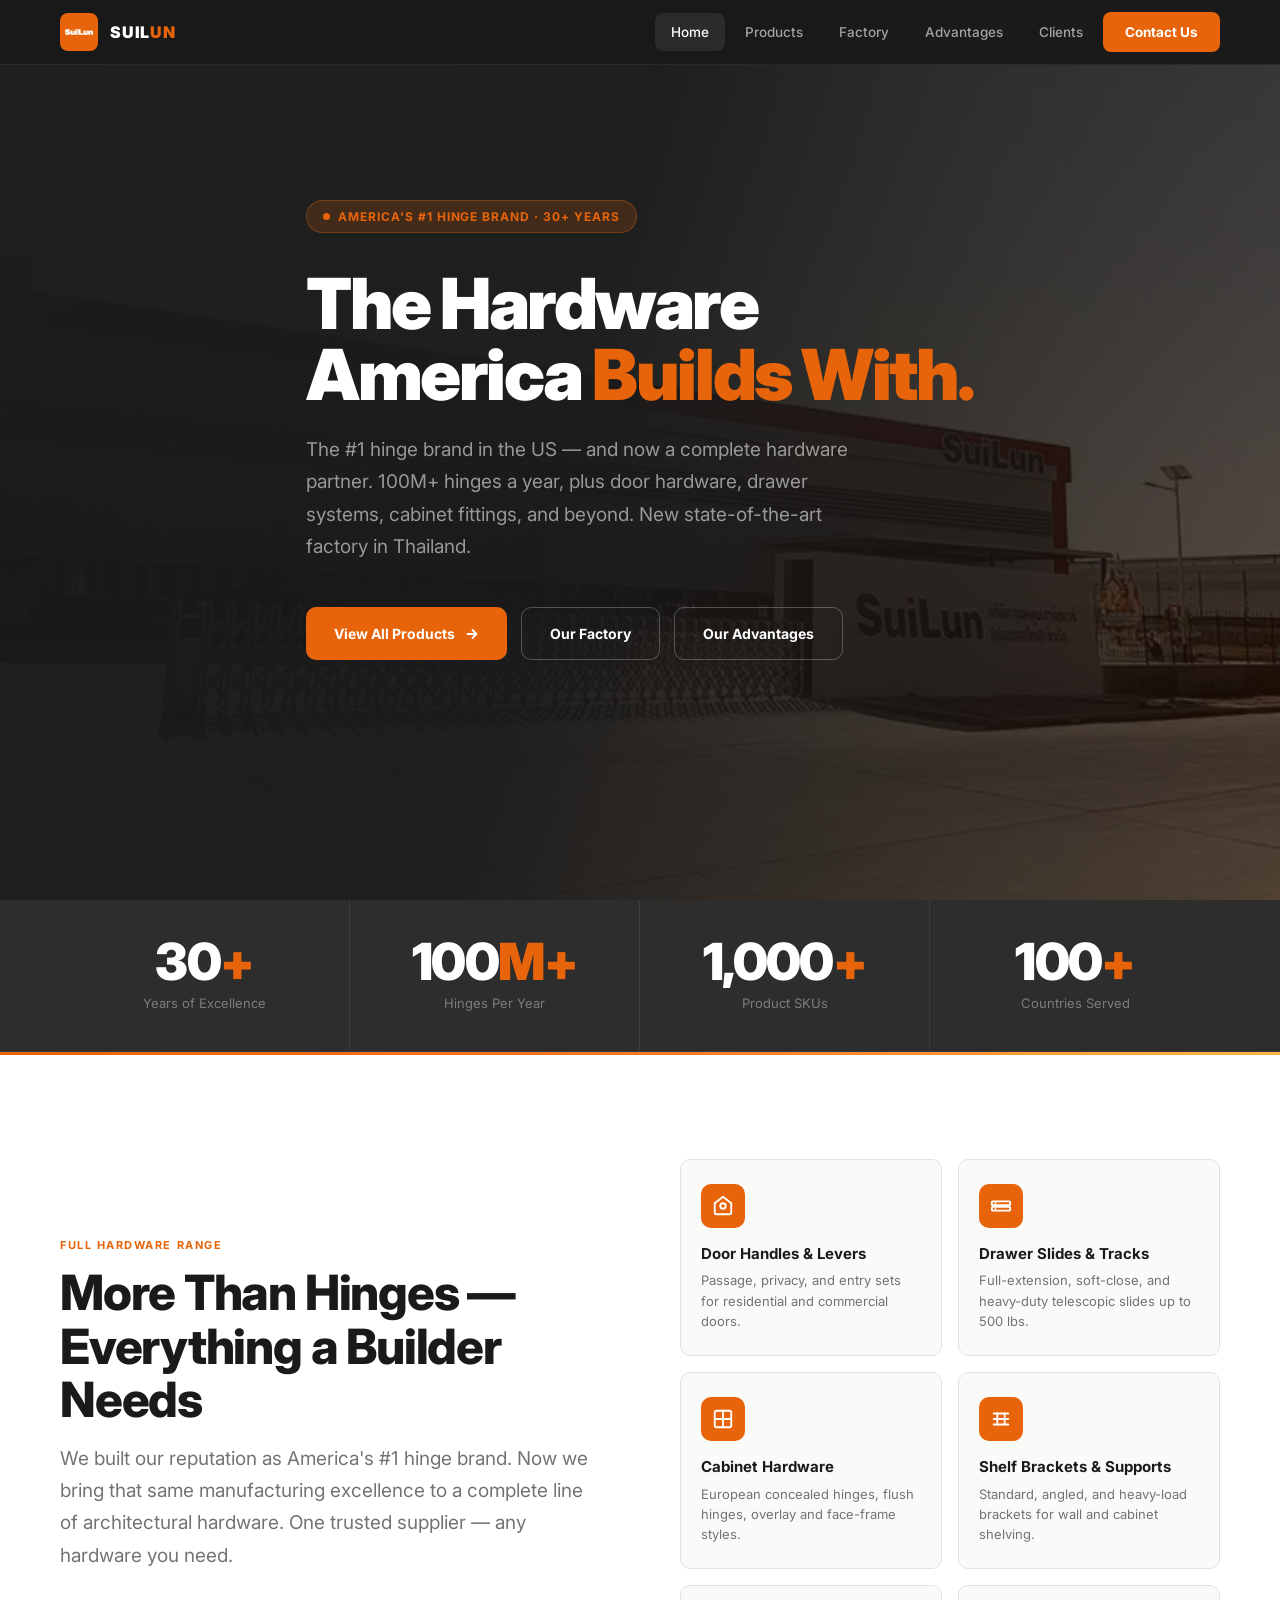
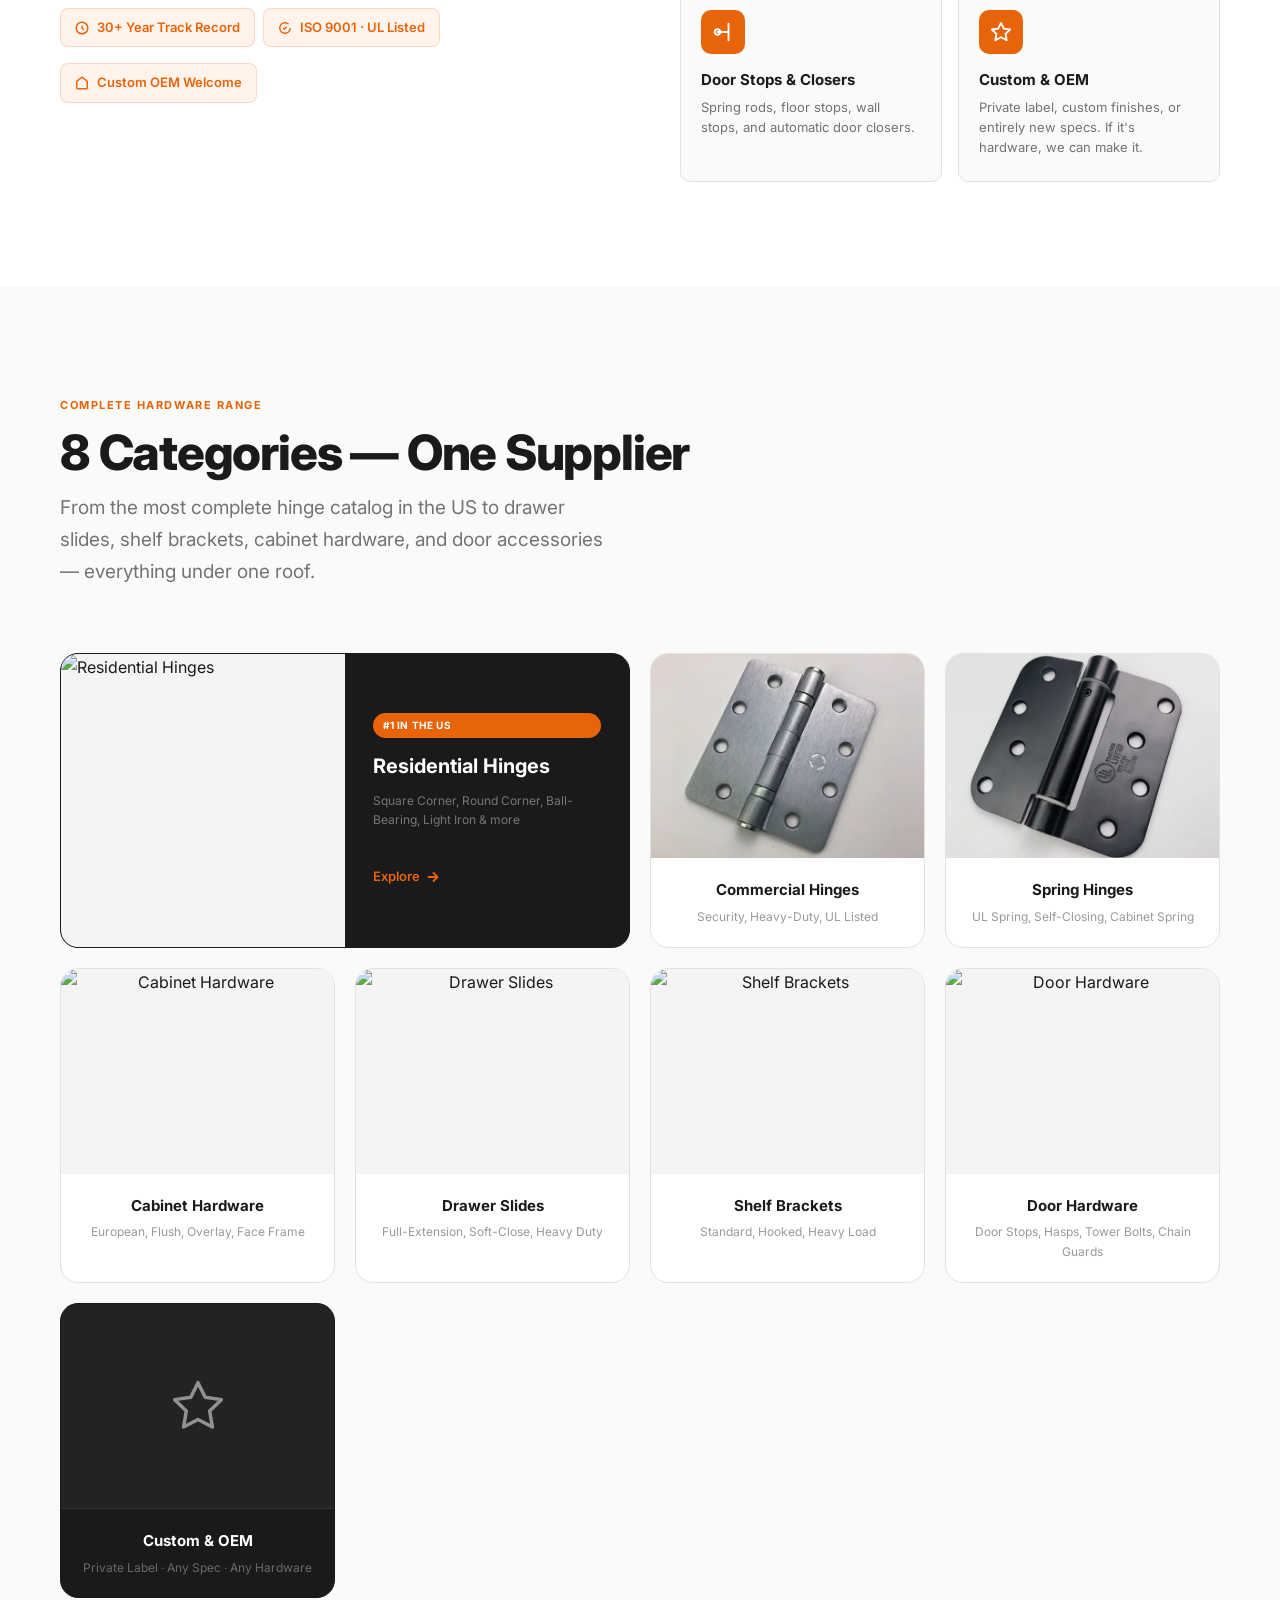
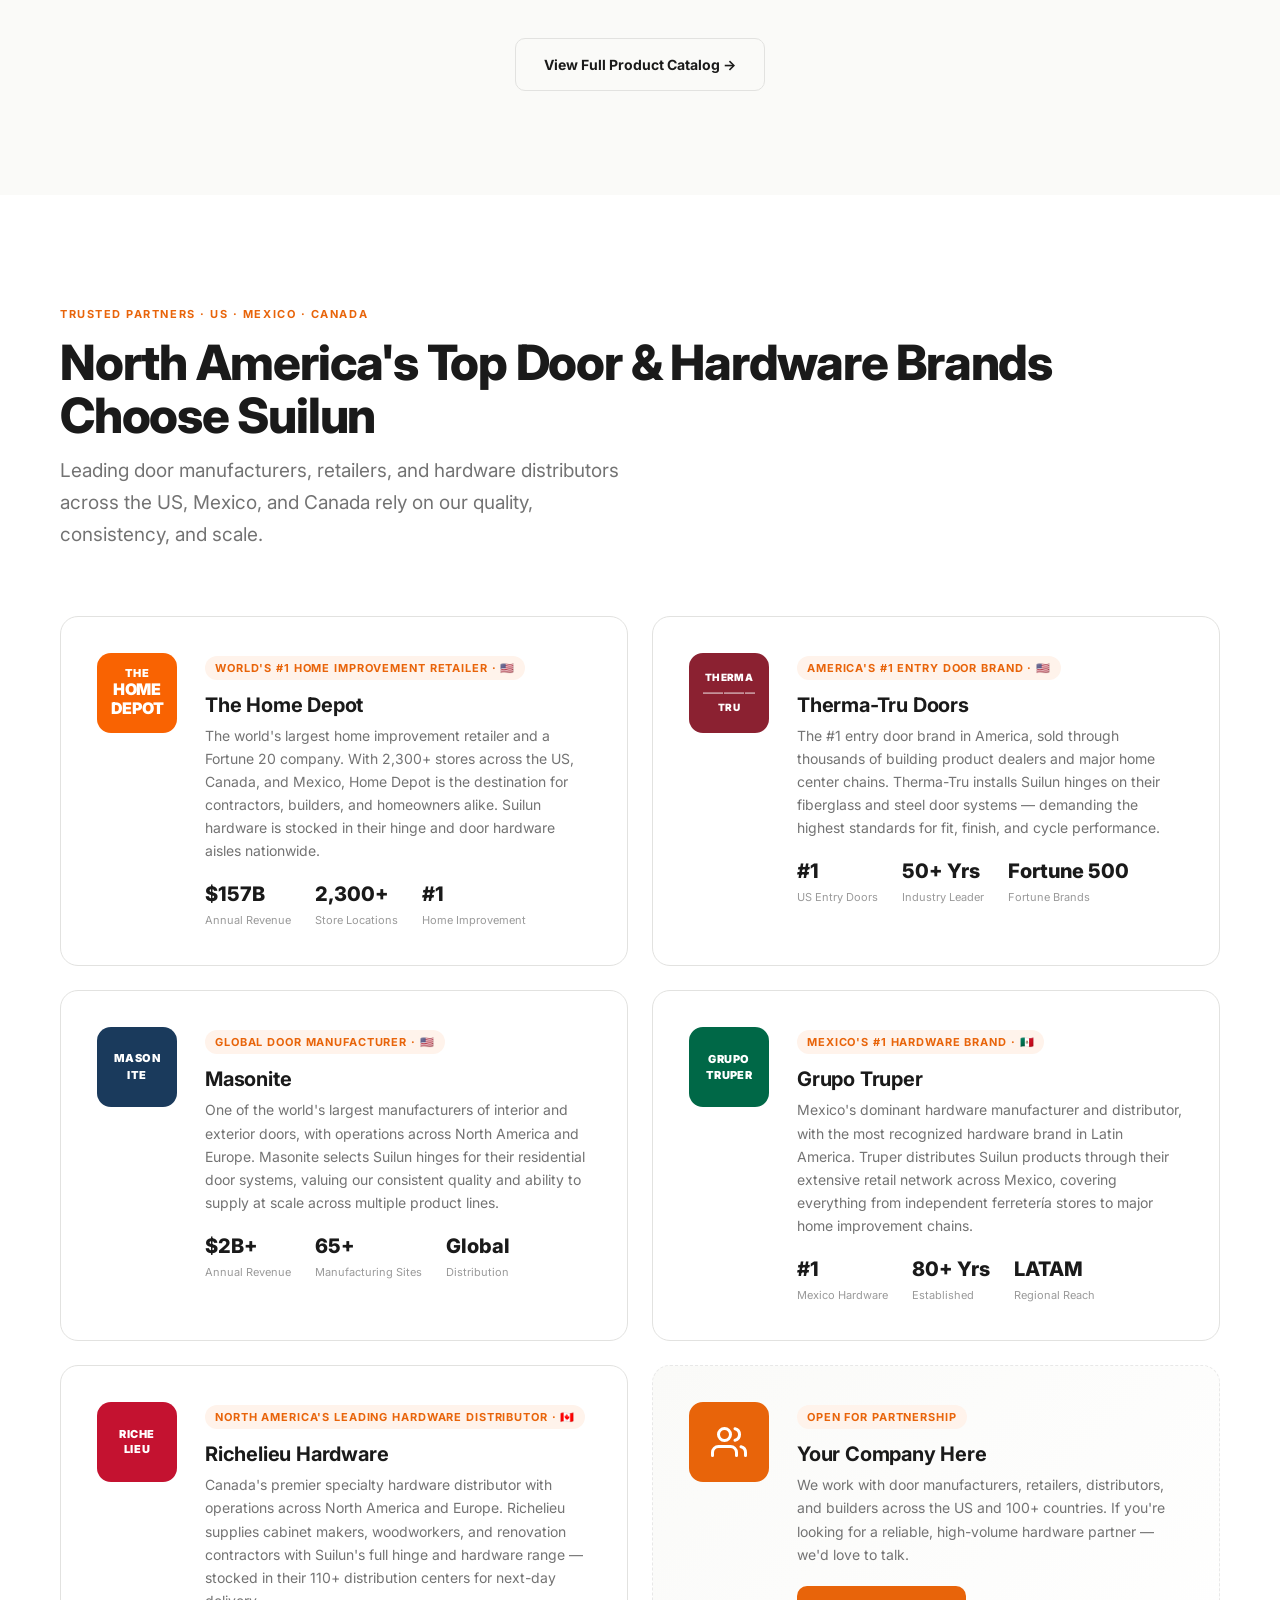
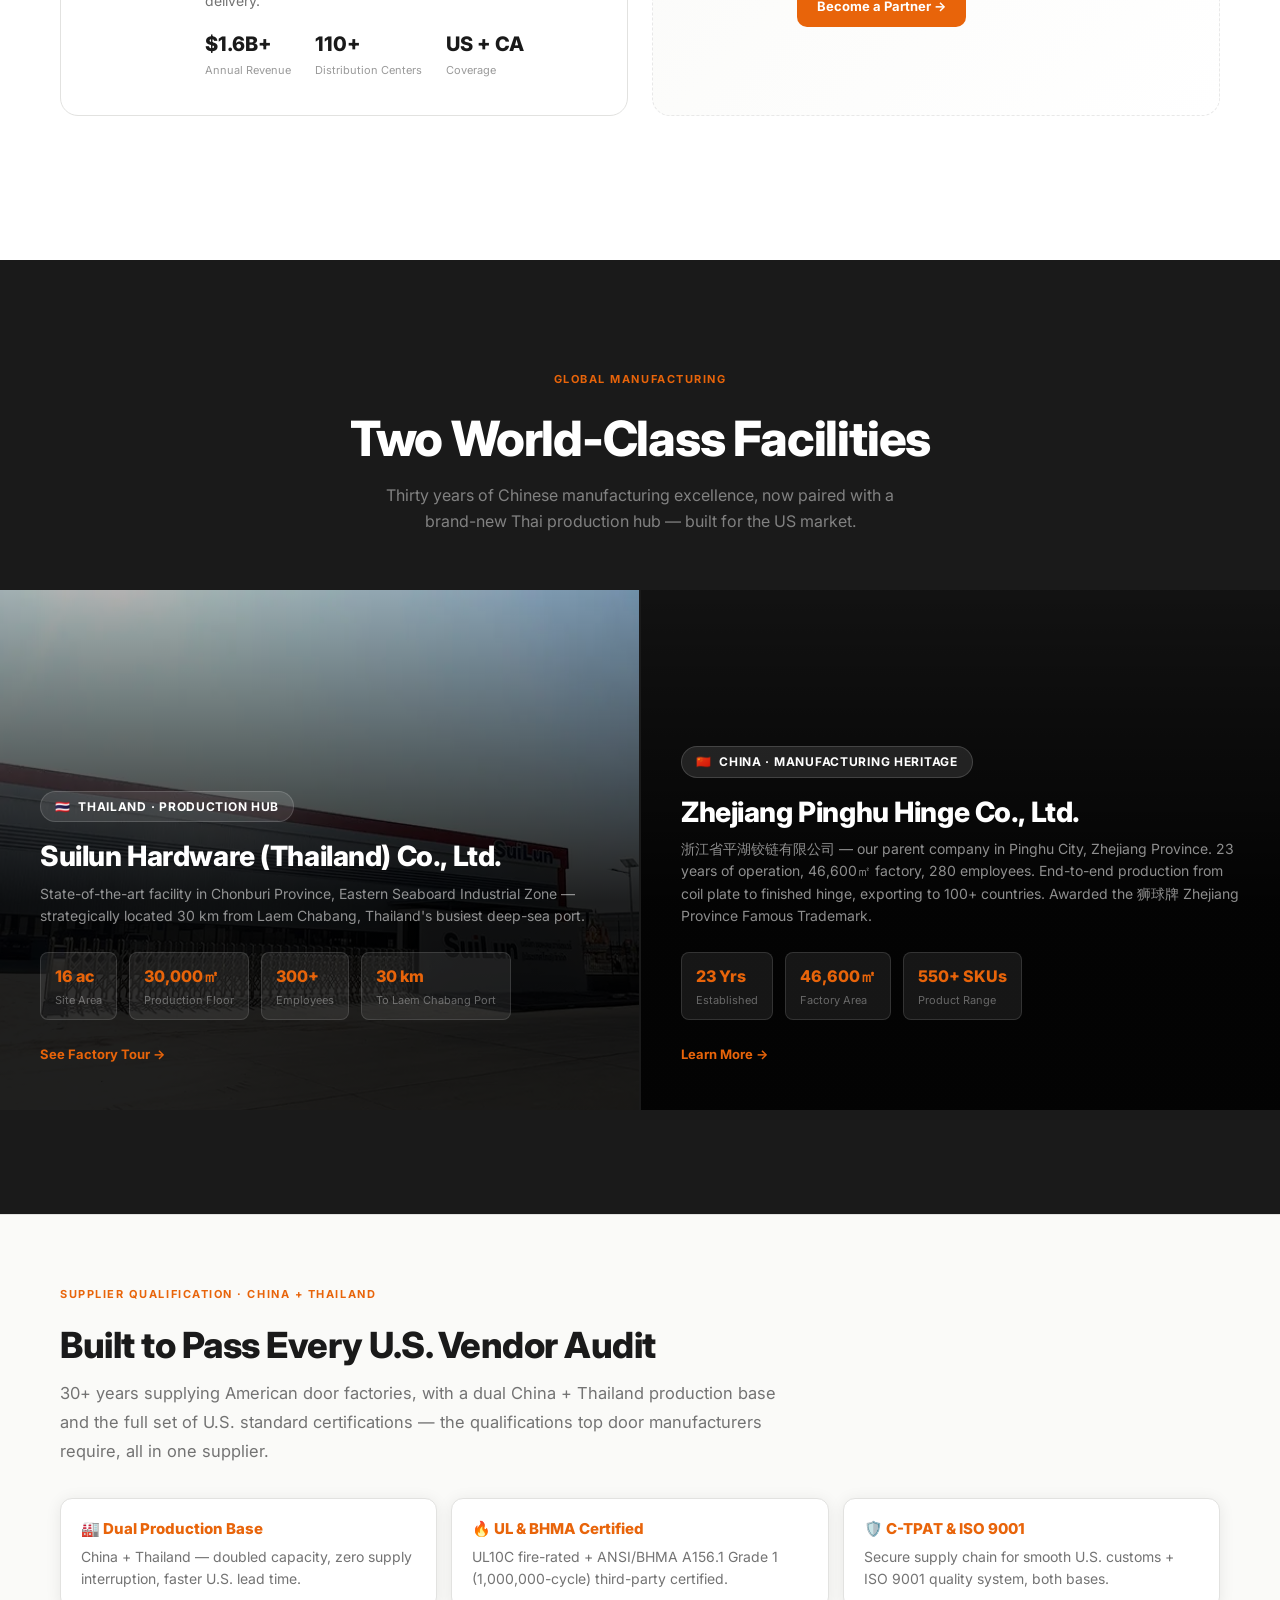
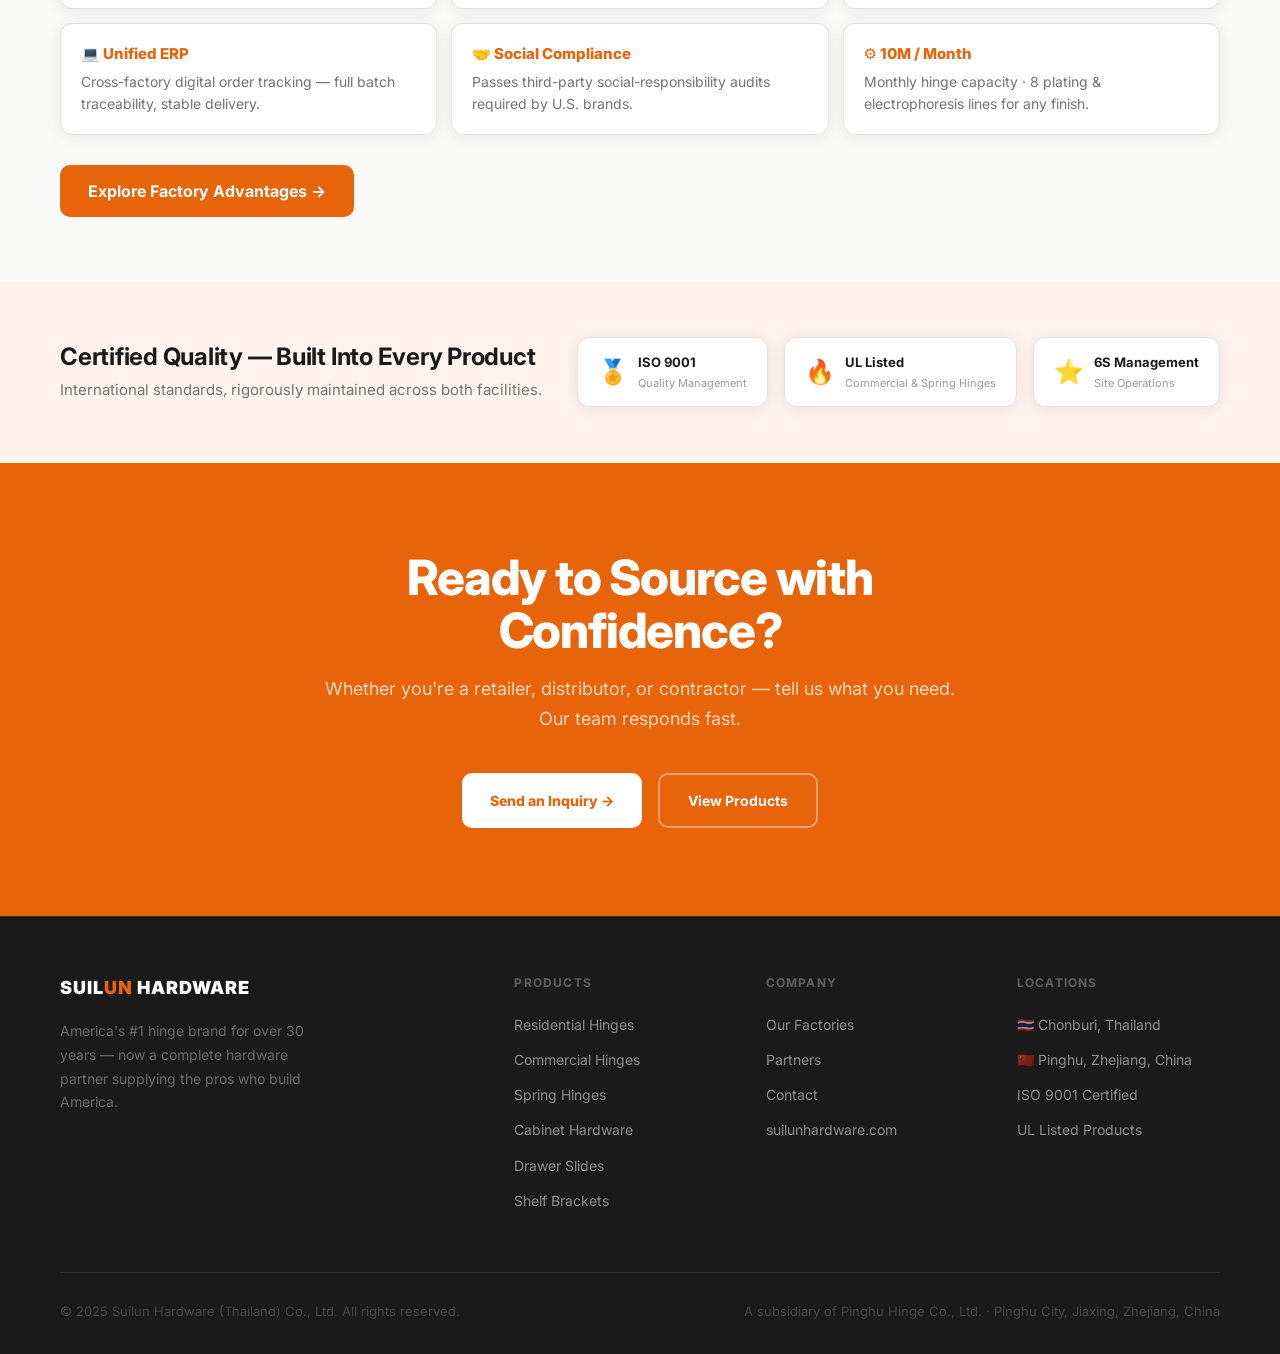
==== commit 6dc148bd: "Add Advantages page + lab test reports; hero & homepage teaser to advantages Co-Authored-By: Claude " ====
--- a/index.html
+++ b/index.html
@@ -275,6 +275,7 @@
       <a href="index.html" class="active">Home</a>
       <a href="products.html">Products</a>
       <a href="factory.html">Factory</a>
+      <a href="advantages.html">Advantages</a>
       <a href="#partners">Clients</a>
       <a href="#contact" class="nav-cta">Contact Us</a>
     </div>
@@ -293,6 +294,7 @@
       <div class="hero-actions">
         <a href="products.html" class="btn btn-primary">View All Products <svg width="14" height="14" viewBox="0 0 14 14" fill="none" style="margin-left:2px"><path d="M2.5 7h9m-4-4 4 4-4 4" stroke="currentColor" stroke-width="1.8" stroke-linecap="round" stroke-linejoin="round"/></svg></a>
         <a href="factory.html" class="btn btn-outline">Our Factory</a>
+        <a href="advantages.html" class="btn btn-outline">Our Advantages</a>
       </div>
     </div>
   </div>
@@ -392,15 +394,15 @@
 <section class="categories-section" id="products">
   <div class="wrap">
     <div class="section-head reveal">
-      <span class="eyebrow">Product Range</span>
-      <h2>Hinge Lines — Category by Category</h2>
-      <p class="lead" style="max-width:560px;margin-top:12px;">Our core strength: the most complete hinge catalog in the US market, from residential door hardware to heavy commercial and UL-rated fire-door applications.</p>
+      <span class="eyebrow">Complete Hardware Range</span>
+      <h2>8 Categories — One Supplier</h2>
+      <p class="lead" style="max-width:560px;margin-top:12px;">From the most complete hinge catalog in the US to drawer slides, shelf brackets, cabinet hardware, and door accessories — everything under one roof.</p>
     </div>
     <div class="cat-grid">
 
       <!-- HERO CARD — Residential Hinges -->
       <a href="products.html#residential" class="cat-card hero-cat reveal">
-        <img class="cat-img" src="img/6680ef01e1f084ab9c419d79f8d6a4d5.jpg" alt="Residential Hinges" loading="lazy">
+        <img class="cat-img" src="img/c347437634a7924a833f5e36b2ae55d3.jpg" alt="Residential Hinges" loading="lazy">
         <div class="cat-body">
           <span class="cat-badge">#1 in the US</span>
           <div class="cat-name">Residential Hinges</div>
@@ -411,7 +413,7 @@
 
       <!-- Commercial Hinge -->
       <a href="products.html#commercial" class="cat-card reveal d1">
-        <img class="cat-img" src="img/987623bb5fa32a2aaf404b2c9ffb2390.jpg" alt="Commercial Hinges" loading="lazy">
+        <img class="cat-img" src="img/6680ef01e1f084ab9c419d79f8d6a4d5.jpg" alt="Commercial Hinges" loading="lazy">
         <div class="cat-body">
           <div class="cat-name">Commercial Hinges</div>
           <div class="cat-count">Security, Heavy-Duty, UL Listed</div>
@@ -427,47 +429,39 @@
         </div>
       </a>
 
-      <!-- Cabinet Hinge — icon card -->
+      <!-- Cabinet Hinge — real photo -->
       <a href="products.html#cabinet" class="cat-card reveal d3">
-        <div class="cat-icon-wrap">
-          <svg viewBox="0 0 24 24"><rect x="3" y="3" width="18" height="18" rx="2"/><path d="M3 12h18"/><path d="M12 3v18"/><circle cx="9" cy="8" r="1" fill="currentColor" stroke="none"/><circle cx="15" cy="16" r="1" fill="currentColor" stroke="none"/></svg>
-        </div>
+        <img class="cat-img" src="img/phhinge/62b574d4b60ad.jpg" alt="Cabinet Hardware" loading="lazy">
         <div class="cat-body">
           <div class="cat-name">Cabinet Hardware</div>
           <div class="cat-count">European, Flush, Overlay, Face Frame</div>
         </div>
       </a>
 
-      <!-- Drawer Slides — icon card -->
+      <!-- Drawer Slides — real photo -->
       <a href="products.html#drawer" class="cat-card reveal d1">
-        <div class="cat-icon-wrap">
-          <svg viewBox="0 0 24 24"><rect x="2" y="6" width="20" height="5" rx="1"/><rect x="2" y="13" width="20" height="5" rx="1"/><circle cx="12" cy="8.5" r="1" fill="currentColor" stroke="none"/><circle cx="12" cy="15.5" r="1" fill="currentColor" stroke="none"/></svg>
-        </div>
+        <img class="cat-img" src="img/99c5b8b6adf6629bff1b79e4503162da.jpg" alt="Drawer Slides" loading="lazy">
         <div class="cat-body">
           <div class="cat-name">Drawer Slides</div>
           <div class="cat-count">Full-Extension, Soft-Close, Heavy Duty</div>
         </div>
       </a>
 
-      <!-- Shelf Brackets — icon card -->
+      <!-- Shelf Brackets — real photo -->
       <a href="products.html#shelf" class="cat-card reveal d2">
-        <div class="cat-icon-wrap">
-          <svg viewBox="0 0 24 24"><path d="M4 5h16"/><path d="M4 12h16"/><path d="M4 19h16"/><path d="M7 5v7"/><path d="M17 5v7"/></svg>
-        </div>
+        <img class="cat-img" src="img/b13a73256f436703a8262bdbdc300562.jpg" alt="Shelf Brackets" loading="lazy">
         <div class="cat-body">
           <div class="cat-name">Shelf Brackets</div>
           <div class="cat-count">Standard, Hooked, Heavy Load</div>
         </div>
       </a>
 
-      <!-- Door Stops — icon card -->
-      <a href="products.html#doorstop" class="cat-card reveal d3">
-        <div class="cat-icon-wrap">
-          <svg viewBox="0 0 24 24"><rect x="3" y="3" width="4" height="18" rx="2"/><path d="M7 12h14"/><circle cx="18" cy="12" r="3"/></svg>
-        </div>
+      <!-- Door Hardware — real photo -->
+      <a href="products.html#doorhardware" class="cat-card reveal d3">
+        <img class="cat-img" src="img/adff9796fc1a220cfdd34ed33630b0b7.jpg" alt="Door Hardware" loading="lazy">
         <div class="cat-body">
-          <div class="cat-name">Door Stops & Closers</div>
-          <div class="cat-count">Iron Stop, Spring Stop, Door Spring Rod</div>
+          <div class="cat-name">Door Hardware</div>
+          <div class="cat-count">Door Stops, Hasps, Tower Bolts, Chain Guards</div>
         </div>
       </a>
 
@@ -493,9 +487,9 @@
 <section class="partners-section" id="partners">
   <div class="wrap">
     <div class="section-head reveal">
-      <span class="eyebrow">Trusted Partners</span>
-      <h2>The Industry's Most Trusted Names Choose Suilun</h2>
-      <p class="lead" style="max-width:580px;margin-top:12px;">America's largest home improvement and building supply chains rely on our quality, consistency, and scale.</p>
+      <span class="eyebrow">Trusted Partners · US · Mexico · Canada</span>
+      <h2>North America's Top Door &amp; Hardware Brands Choose Suilun</h2>
+      <p class="lead" style="max-width:580px;margin-top:12px;">Leading door manufacturers, retailers, and hardware distributors across the US, Mexico, and Canada rely on our quality, consistency, and scale.</p>
     </div>
     <div class="partner-grid">
 
@@ -509,7 +503,7 @@
           </div>
         </div>
         <div class="partner-info">
-          <span class="partner-rank">World's #1 Home Improvement Retailer</span>
+          <span class="partner-rank">World's #1 Home Improvement Retailer · 🇺🇸</span>
           <h3>The Home Depot</h3>
           <p>The world's largest home improvement retailer and a Fortune 20 company. With 2,300+ stores across the US, Canada, and Mexico, Home Depot is the destination for contractors, builders, and homeowners alike. Suilun hardware is stocked in their hinge and door hardware aisles nationwide.</p>
           <div class="partner-stat">
@@ -520,52 +514,96 @@
         </div>
       </div>
 
-      <!-- Builders FirstSource -->
+      <!-- Therma-Tru -->
       <div class="partner-card reveal d1">
-        <div class="partner-logo-box" style="background:#1E4D8C;">
-          <div style="font-size:10px;letter-spacing:0.02em;line-height:1.4">
-            <div>BUILDERS</div>
-            <div>FIRST</div>
-            <div>SOURCE</div>
+        <div class="partner-logo-box" style="background:#8B2131;">
+          <div style="font-size:10px;font-weight:900;letter-spacing:0.04em;line-height:1.5">
+            <div>THERMA</div>
+            <div style="color:rgba(255,255,255,0.6)">―――――</div>
+            <div>TRU</div>
           </div>
         </div>
         <div class="partner-info">
-          <span class="partner-rank">America's #1 Building Products Supplier</span>
-          <h3>Builders FirstSource</h3>
-          <p>The largest US supplier of building materials, manufactured components, and construction services for new residential construction. Serving professional homebuilders across the country — a long-term Suilun partner.</p>
+          <span class="partner-rank">America's #1 Entry Door Brand · 🇺🇸</span>
+          <h3>Therma-Tru Doors</h3>
+          <p>The #1 entry door brand in America, sold through thousands of building product dealers and major home center chains. Therma-Tru installs Suilun hinges on their fiberglass and steel door systems — demanding the highest standards for fit, finish, and cycle performance.</p>
           <div class="partner-stat">
-            <div class="ps-item"><div class="ps-num">$22B+</div><div class="ps-lbl">Annual Revenue</div></div>
-            <div class="ps-item"><div class="ps-num">570+</div><div class="ps-lbl">US Locations</div></div>
-            <div class="ps-item"><div class="ps-num">#1</div><div class="ps-lbl">Pro Builder Supply</div></div>
-          </div>
-        </div>
-      </div>
-
-      <!-- Penrod -->
+            <div class="ps-item"><div class="ps-num">#1</div><div class="ps-lbl">US Entry Doors</div></div>
+            <div class="ps-item"><div class="ps-num">50+ Yrs</div><div class="ps-lbl">Industry Leader</div></div>
+            <div class="ps-item"><div class="ps-num">Fortune 500</div><div class="ps-lbl">Fortune Brands</div></div>
+          </div>
+        </div>
+      </div>
+
+      <!-- Masonite -->
       <div class="partner-card reveal d2">
-        <div class="partner-logo-box" style="background:#2E7D32;">
-          <div style="font-size:18px;font-weight:900;letter-spacing:0.04em">P</div>
+        <div class="partner-logo-box" style="background:#1A3A5C;">
+          <div style="font-size:11px;font-weight:900;letter-spacing:0.05em;line-height:1.6">
+            <div>MASON</div>
+            <div>ITE</div>
+          </div>
         </div>
         <div class="partner-info">
-          <span class="partner-rank">Hardware Distribution Partner</span>
-          <h3>Penrod</h3>
-          <p>A key distribution partner in the hardware and door products space, Penrod brings Suilun's products to regional markets, wholesale channels, and specialty builders across the United States.</p>
+          <span class="partner-rank">Global Door Manufacturer · 🇺🇸</span>
+          <h3>Masonite</h3>
+          <p>One of the world's largest manufacturers of interior and exterior doors, with operations across North America and Europe. Masonite selects Suilun hinges for their residential door systems, valuing our consistent quality and ability to supply at scale across multiple product lines.</p>
           <div class="partner-stat">
-            <div class="ps-item"><div class="ps-num">Multi-state</div><div class="ps-lbl">Distribution Network</div></div>
-            <div class="ps-item"><div class="ps-num">Long-term</div><div class="ps-lbl">Suilun Partner</div></div>
+            <div class="ps-item"><div class="ps-num">$2B+</div><div class="ps-lbl">Annual Revenue</div></div>
+            <div class="ps-item"><div class="ps-num">65+</div><div class="ps-lbl">Manufacturing Sites</div></div>
+            <div class="ps-item"><div class="ps-num">Global</div><div class="ps-lbl">Distribution</div></div>
+          </div>
+        </div>
+      </div>
+
+      <!-- Grupo Truper -->
+      <div class="partner-card reveal d3">
+        <div class="partner-logo-box" style="background:#006847;">
+          <div style="font-size:11px;font-weight:900;letter-spacing:0.04em;line-height:1.5">
+            <div>GRUPO</div>
+            <div>TRUPER</div>
+          </div>
+        </div>
+        <div class="partner-info">
+          <span class="partner-rank">Mexico's #1 Hardware Brand · 🇲🇽</span>
+          <h3>Grupo Truper</h3>
+          <p>Mexico's dominant hardware manufacturer and distributor, with the most recognized hardware brand in Latin America. Truper distributes Suilun products through their extensive retail network across Mexico, covering everything from independent ferretería stores to major home improvement chains.</p>
+          <div class="partner-stat">
+            <div class="ps-item"><div class="ps-num">#1</div><div class="ps-lbl">Mexico Hardware</div></div>
+            <div class="ps-item"><div class="ps-num">80+ Yrs</div><div class="ps-lbl">Established</div></div>
+            <div class="ps-item"><div class="ps-num">LATAM</div><div class="ps-lbl">Regional Reach</div></div>
+          </div>
+        </div>
+      </div>
+
+      <!-- Richelieu -->
+      <div class="partner-card reveal d1">
+        <div class="partner-logo-box" style="background:#C41230;">
+          <div style="font-size:11px;font-weight:900;letter-spacing:0.06em;line-height:1.4">
+            <div>RICHE</div>
+            <div>LIEU</div>
+          </div>
+        </div>
+        <div class="partner-info">
+          <span class="partner-rank">North America's Leading Hardware Distributor · 🇨🇦</span>
+          <h3>Richelieu Hardware</h3>
+          <p>Canada's premier specialty hardware distributor with operations across North America and Europe. Richelieu supplies cabinet makers, woodworkers, and renovation contractors with Suilun's full hinge and hardware range — stocked in their 110+ distribution centers for next-day delivery.</p>
+          <div class="partner-stat">
+            <div class="ps-item"><div class="ps-num">$1.6B+</div><div class="ps-lbl">Annual Revenue</div></div>
+            <div class="ps-item"><div class="ps-num">110+</div><div class="ps-lbl">Distribution Centers</div></div>
+            <div class="ps-item"><div class="ps-num">US + CA</div><div class="ps-lbl">Coverage</div></div>
           </div>
         </div>
       </div>
 
       <!-- Open Partnership -->
-      <div class="partner-card reveal d3" style="background: linear-gradient(135deg, var(--gray-50), white); border-style: dashed; border-color: var(--gray-200);">
+      <div class="partner-card reveal d2" style="background: linear-gradient(135deg, var(--gray-50), white); border-style: dashed; border-color: var(--gray-200);">
         <div class="partner-logo-box" style="background:var(--orange);">
           <svg width="36" height="36" viewBox="0 0 24 24" fill="none" stroke="white" stroke-width="2" stroke-linecap="round" stroke-linejoin="round"><path d="M17 21v-2a4 4 0 0 0-4-4H5a4 4 0 0 0-4 4v2"/><circle cx="9" cy="7" r="4"/><path d="M23 21v-2a4 4 0 0 0-3-3.87"/><path d="M16 3.13a4 4 0 0 1 0 7.75"/></svg>
         </div>
         <div class="partner-info">
           <span class="partner-rank">Open for Partnership</span>
           <h3>Your Company Here</h3>
-          <p>We work with retailers, distributors, commercial contractors, and residential builders across the US and 100+ countries. If you're looking for a reliable, high-volume hardware partner — we'd love to talk.</p>
+          <p>We work with door manufacturers, retailers, distributors, and builders across the US and 100+ countries. If you're looking for a reliable, high-volume hardware partner — we'd love to talk.</p>
           <div style="margin-top:20px">
             <a href="#contact" class="btn btn-primary" style="padding:10px 20px;font-size:13px;">Become a Partner →</a>
           </div>
@@ -607,21 +645,59 @@
 
     <!-- China -->
     <div class="factory-panel">
-      <div class="factory-panel-img" style="background-image: url('img/4af533fcb01ea7e97c02aa66dd357814.jpg');"></div>
+      <div class="factory-panel-img" style="background-image: url('img/phhinge/about_02.jpg');"></div>
       <div class="factory-panel-overlay"></div>
       <div class="factory-panel-content">
-        <div class="factory-flag">🇨🇳 &nbsp;China · R&D & Heritage</div>
-        <h3>Pinghu Hinge Co., Ltd.</h3>
-        <p class="factory-panel-sub">Our parent company — founded over 30 years ago in Pinghu City, Jiaxing, Zhejiang Province. The R&D and engineering backbone behind every Suilun product. Home to our precision tooling, electroplating lines, and product development teams.</p>
+        <div class="factory-flag">🇨🇳 &nbsp;China · Manufacturing Heritage</div>
+        <h3>Zhejiang Pinghu Hinge Co., Ltd.</h3>
+        <p class="factory-panel-sub">浙江省平湖铰链有限公司 — our parent company in Pinghu City, Zhejiang Province. 23 years of operation, 46,600㎡ factory, 280 employees. End-to-end production from coil plate to finished hinge, exporting to 100+ countries. Awarded the 狮球牌 Zhejiang Province Famous Trademark.</p>
         <div class="factory-detail-row">
-          <div class="fd-chip"><div class="fd-v">30+</div><div class="fd-l">Years Founded</div></div>
-          <div class="fd-chip"><div class="fd-v">Pinghu City</div><div class="fd-l">Jiaxing, Zhejiang</div></div>
-          <div class="fd-chip"><div class="fd-v">ISO 9001</div><div class="fd-l">Certified</div></div>
+          <div class="fd-chip"><div class="fd-v">23 Yrs</div><div class="fd-l">Established</div></div>
+          <div class="fd-chip"><div class="fd-v">46,600㎡</div><div class="fd-l">Factory Area</div></div>
+          <div class="fd-chip"><div class="fd-v">550+ SKUs</div><div class="fd-l">Product Range</div></div>
         </div>
         <a href="factory.html" class="factory-link">Learn More →</a>
       </div>
     </div>
 
+  </div>
+</section>
+
+<!-- ADVANTAGES TEASER -->
+<section style="background:var(--gray-50,#FAFAF8);padding:64px 0;border-top:1px solid var(--border);">
+  <div class="wrap">
+    <div class="reveal" style="max-width:720px;margin-bottom:32px;">
+      <span class="eyebrow">Supplier Qualification · China + Thailand</span>
+      <h2 style="font-size:clamp(24px,3.5vw,36px);color:var(--dark);margin:10px 0 14px;letter-spacing:-0.5px;">Built to Pass Every U.S. Vendor Audit</h2>
+      <p style="color:var(--gray-500,#4A4A4A);font-size:16.5px;line-height:1.75;">30+ years supplying American door factories, with a dual China + Thailand production base and the full set of U.S. standard certifications — the qualifications top door manufacturers require, all in one supplier.</p>
+    </div>
+    <div style="display:grid;grid-template-columns:repeat(3,1fr);gap:14px;margin-bottom:30px;">
+      <div class="reveal" style="background:#fff;border:1.5px solid var(--border);border-radius:12px;padding:18px 20px;box-shadow:var(--shadow);">
+        <div style="font-weight:800;color:var(--orange);font-size:15px;margin-bottom:4px;">🏭 Dual Production Base</div>
+        <div style="color:var(--gray-500,#4A4A4A);font-size:14px;line-height:1.6;">China + Thailand — doubled capacity, zero supply interruption, faster U.S. lead time.</div>
+      </div>
+      <div class="reveal" style="background:#fff;border:1.5px solid var(--border);border-radius:12px;padding:18px 20px;box-shadow:var(--shadow);">
+        <div style="font-weight:800;color:var(--orange);font-size:15px;margin-bottom:4px;">🔥 UL &amp; BHMA Certified</div>
+        <div style="color:var(--gray-500,#4A4A4A);font-size:14px;line-height:1.6;">UL10C fire-rated + ANSI/BHMA A156.1 Grade 1 (1,000,000-cycle) third-party certified.</div>
+      </div>
+      <div class="reveal" style="background:#fff;border:1.5px solid var(--border);border-radius:12px;padding:18px 20px;box-shadow:var(--shadow);">
+        <div style="font-weight:800;color:var(--orange);font-size:15px;margin-bottom:4px;">🛡️ C-TPAT &amp; ISO 9001</div>
+        <div style="color:var(--gray-500,#4A4A4A);font-size:14px;line-height:1.6;">Secure supply chain for smooth U.S. customs + ISO 9001 quality system, both bases.</div>
+      </div>
+      <div class="reveal" style="background:#fff;border:1.5px solid var(--border);border-radius:12px;padding:18px 20px;box-shadow:var(--shadow);">
+        <div style="font-weight:800;color:var(--orange);font-size:15px;margin-bottom:4px;">💻 Unified ERP</div>
+        <div style="color:var(--gray-500,#4A4A4A);font-size:14px;line-height:1.6;">Cross-factory digital order tracking — full batch traceability, stable delivery.</div>
+      </div>
+      <div class="reveal" style="background:#fff;border:1.5px solid var(--border);border-radius:12px;padding:18px 20px;box-shadow:var(--shadow);">
+        <div style="font-weight:800;color:var(--orange);font-size:15px;margin-bottom:4px;">🤝 Social Compliance</div>
+        <div style="color:var(--gray-500,#4A4A4A);font-size:14px;line-height:1.6;">Passes third-party social-responsibility audits required by U.S. brands.</div>
+      </div>
+      <div class="reveal" style="background:#fff;border:1.5px solid var(--border);border-radius:12px;padding:18px 20px;box-shadow:var(--shadow);">
+        <div style="font-weight:800;color:var(--orange);font-size:15px;margin-bottom:4px;">⚙️ 10M / Month</div>
+        <div style="color:var(--gray-500,#4A4A4A);font-size:14px;line-height:1.6;">Monthly hinge capacity · 8 plating &amp; electrophoresis lines for any finish.</div>
+      </div>
+    </div>
+    <a href="advantages.html" class="reveal" style="display:inline-flex;align-items:center;gap:8px;background:var(--orange);color:#fff;font-weight:700;padding:13px 28px;border-radius:10px;text-decoration:none;">Explore Factory Advantages →</a>
   </div>
 </section>
 
@@ -658,7 +734,7 @@
       <h2>Ready to Source with Confidence?</h2>
       <p>Whether you're a retailer, distributor, or contractor — tell us what you need. Our team responds fast.</p>
       <div class="cta-actions">
-        <a href="mailto:info@suilunhardware.com" class="btn btn-white">Send an Inquiry →</a>
+        <a href="mailto:wish@globallionsf.com" class="btn btn-white">Send an Inquiry →</a>
         <a href="products.html" class="btn btn-outline-white">View Products</a>
       </div>
     </div>
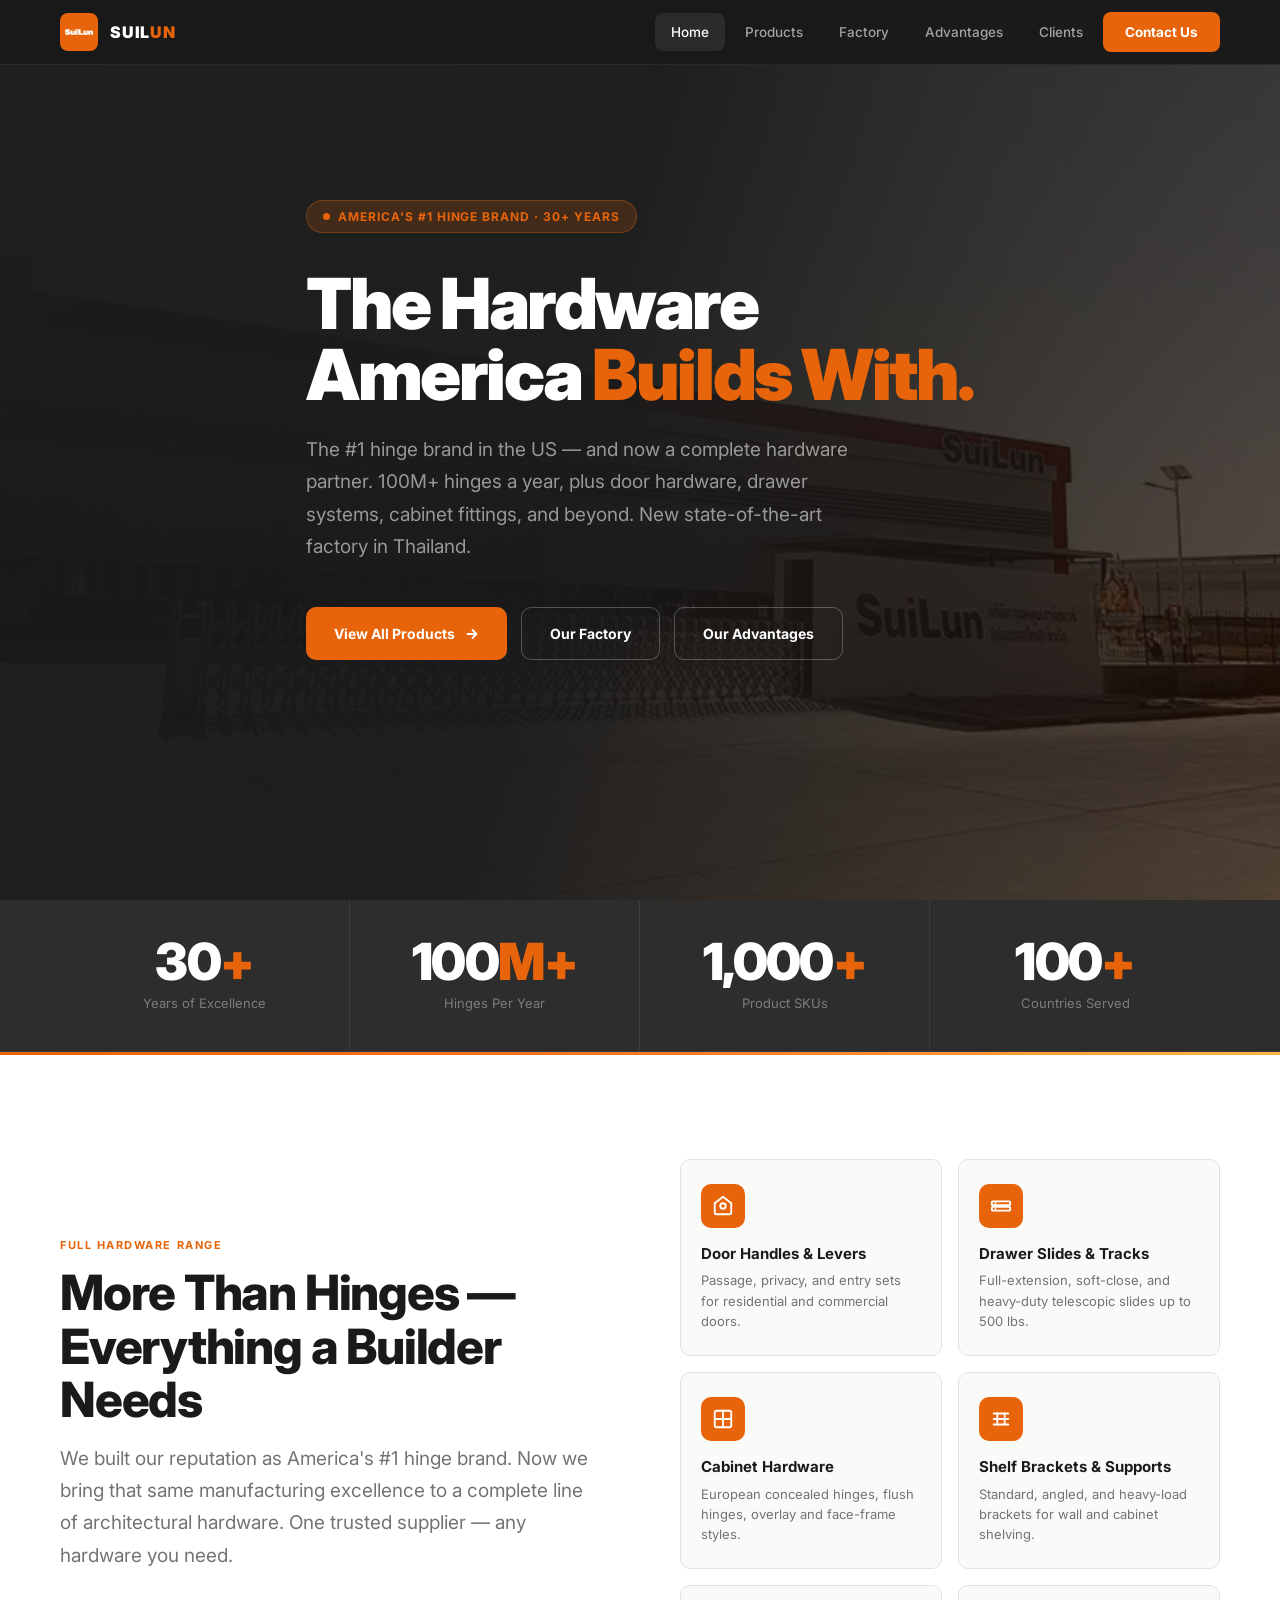
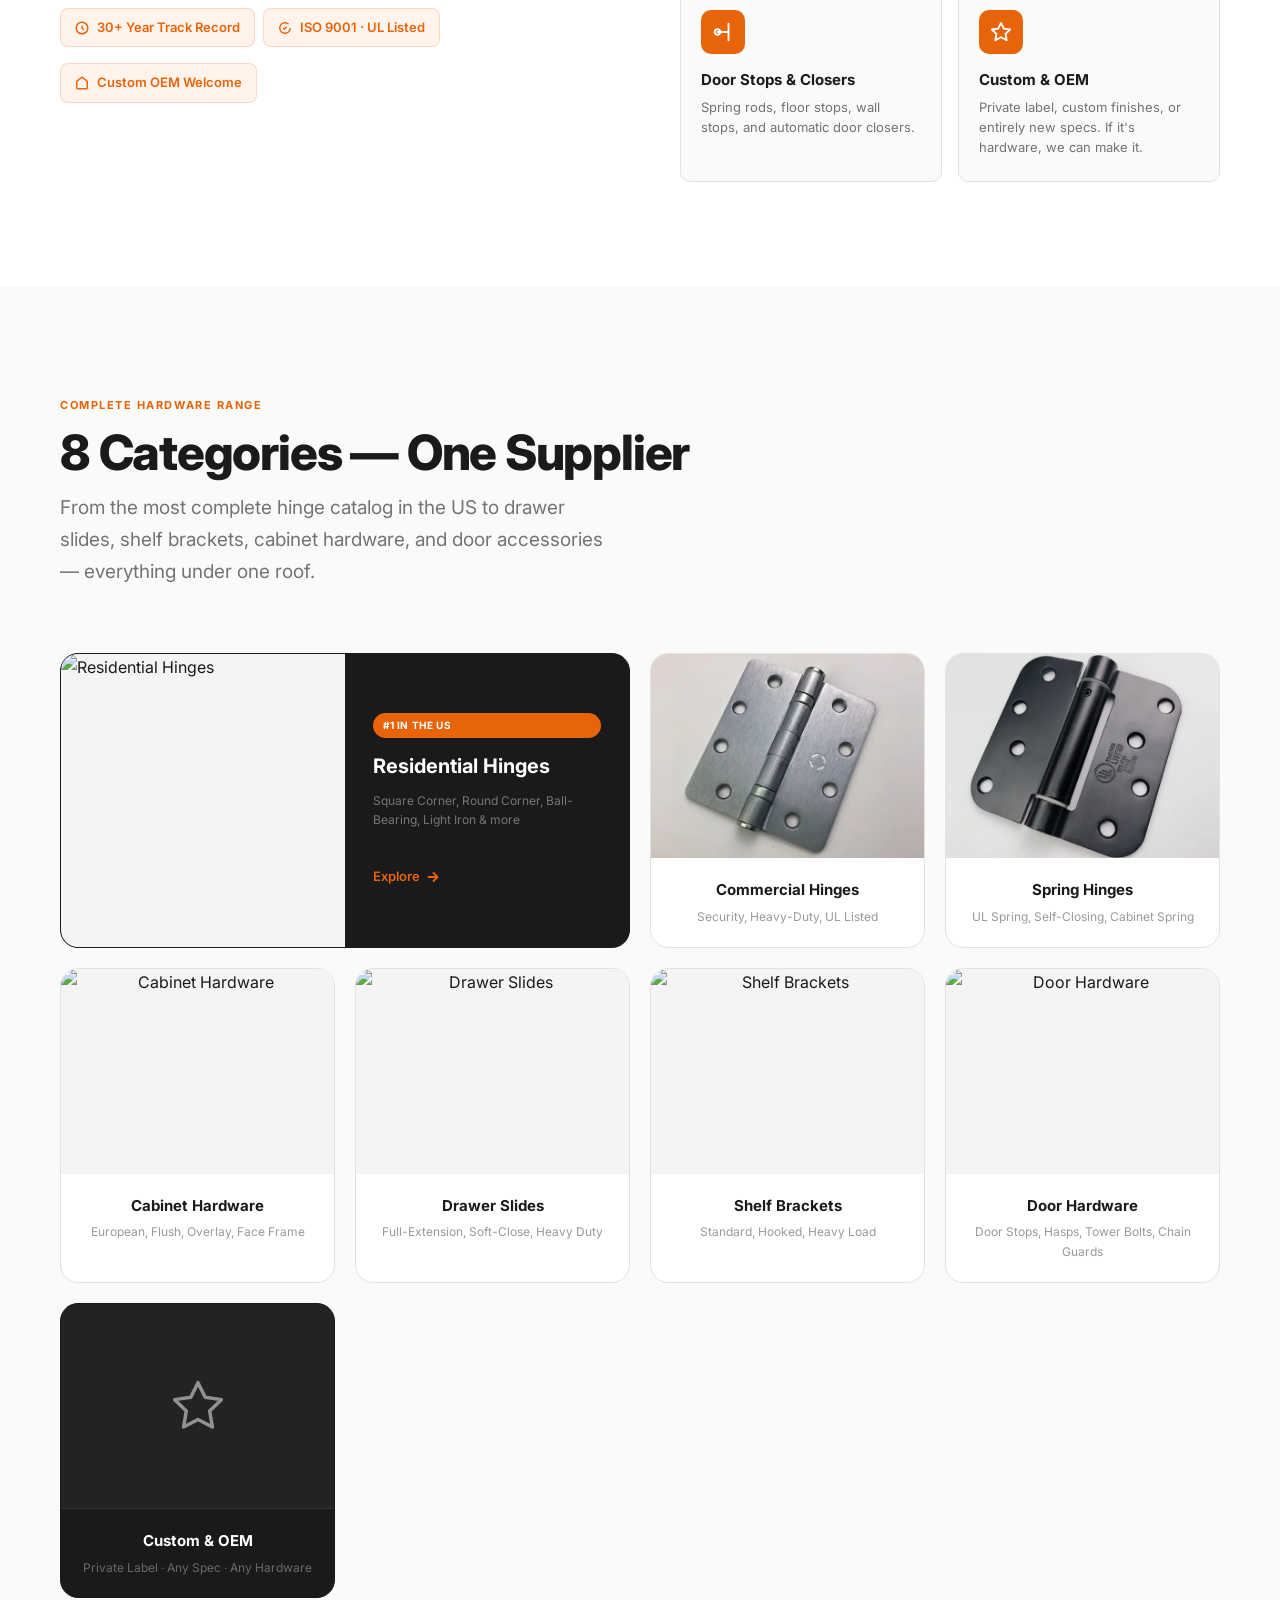
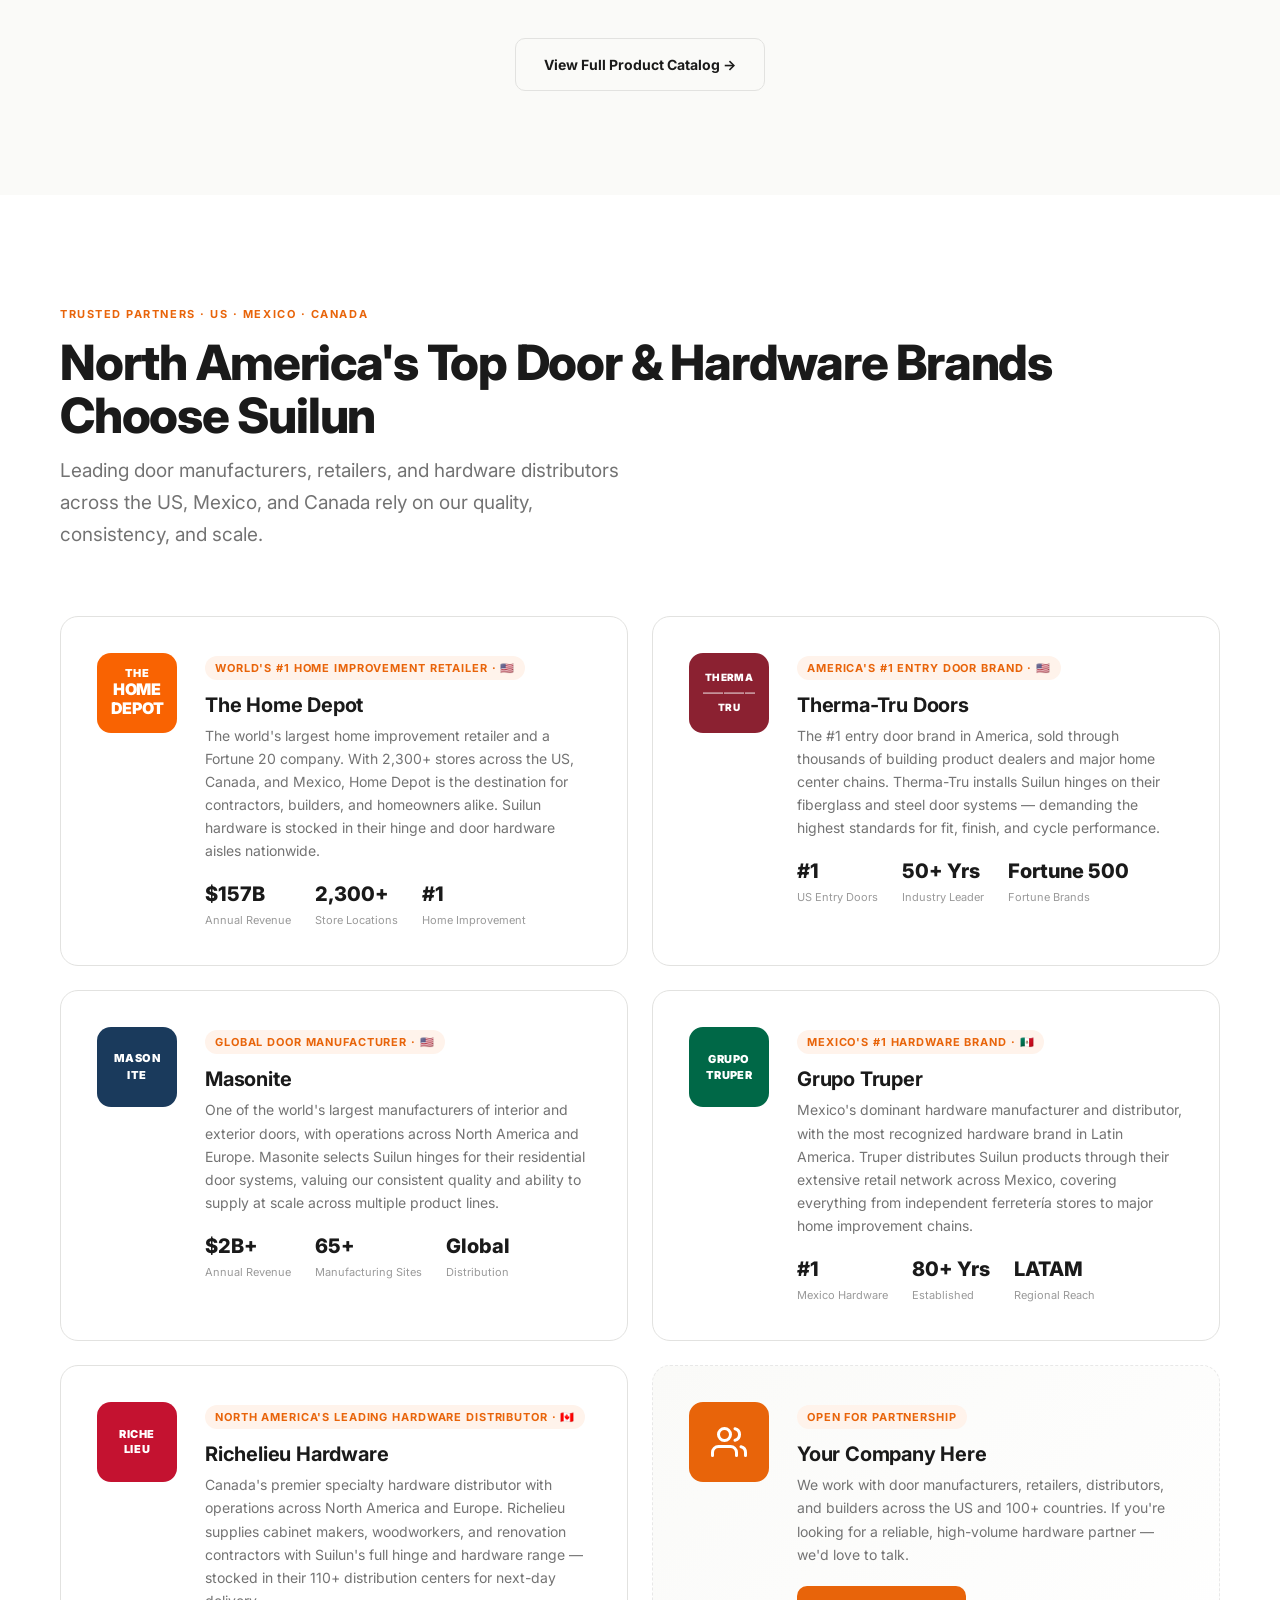
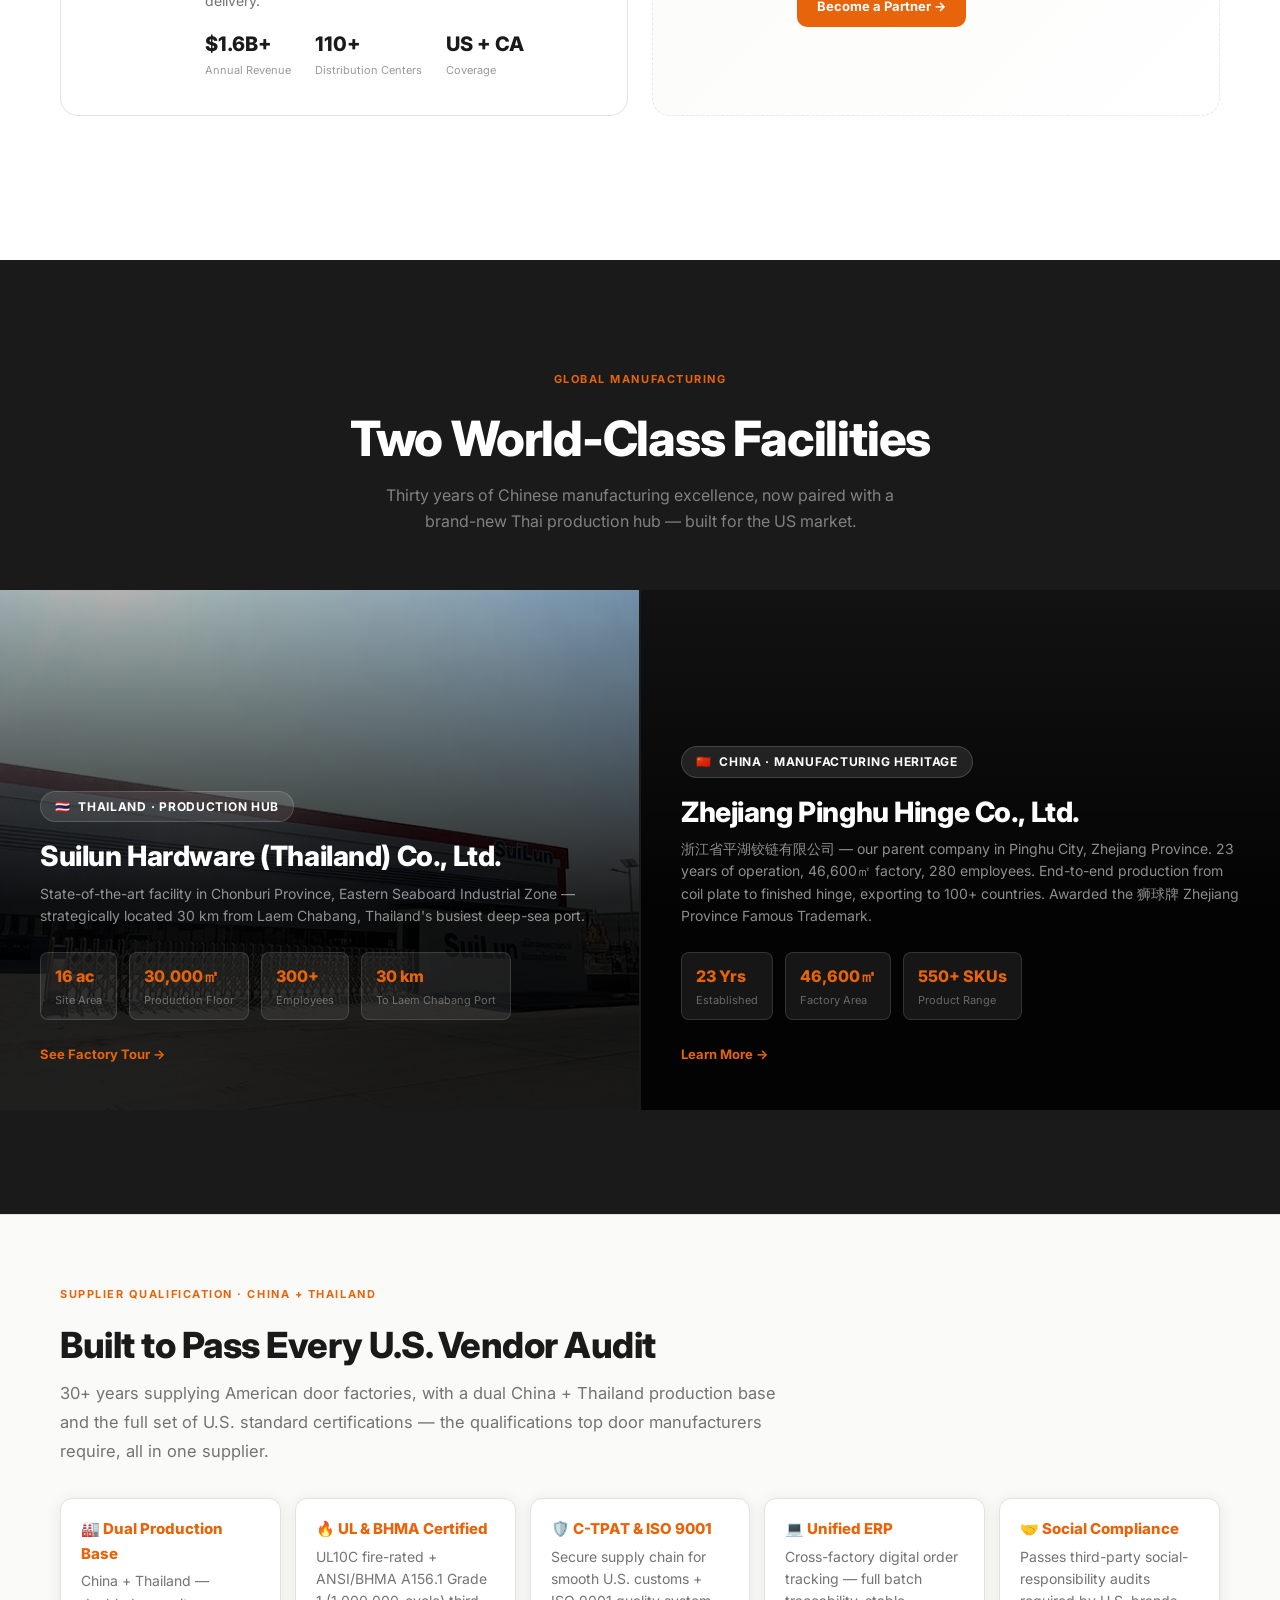
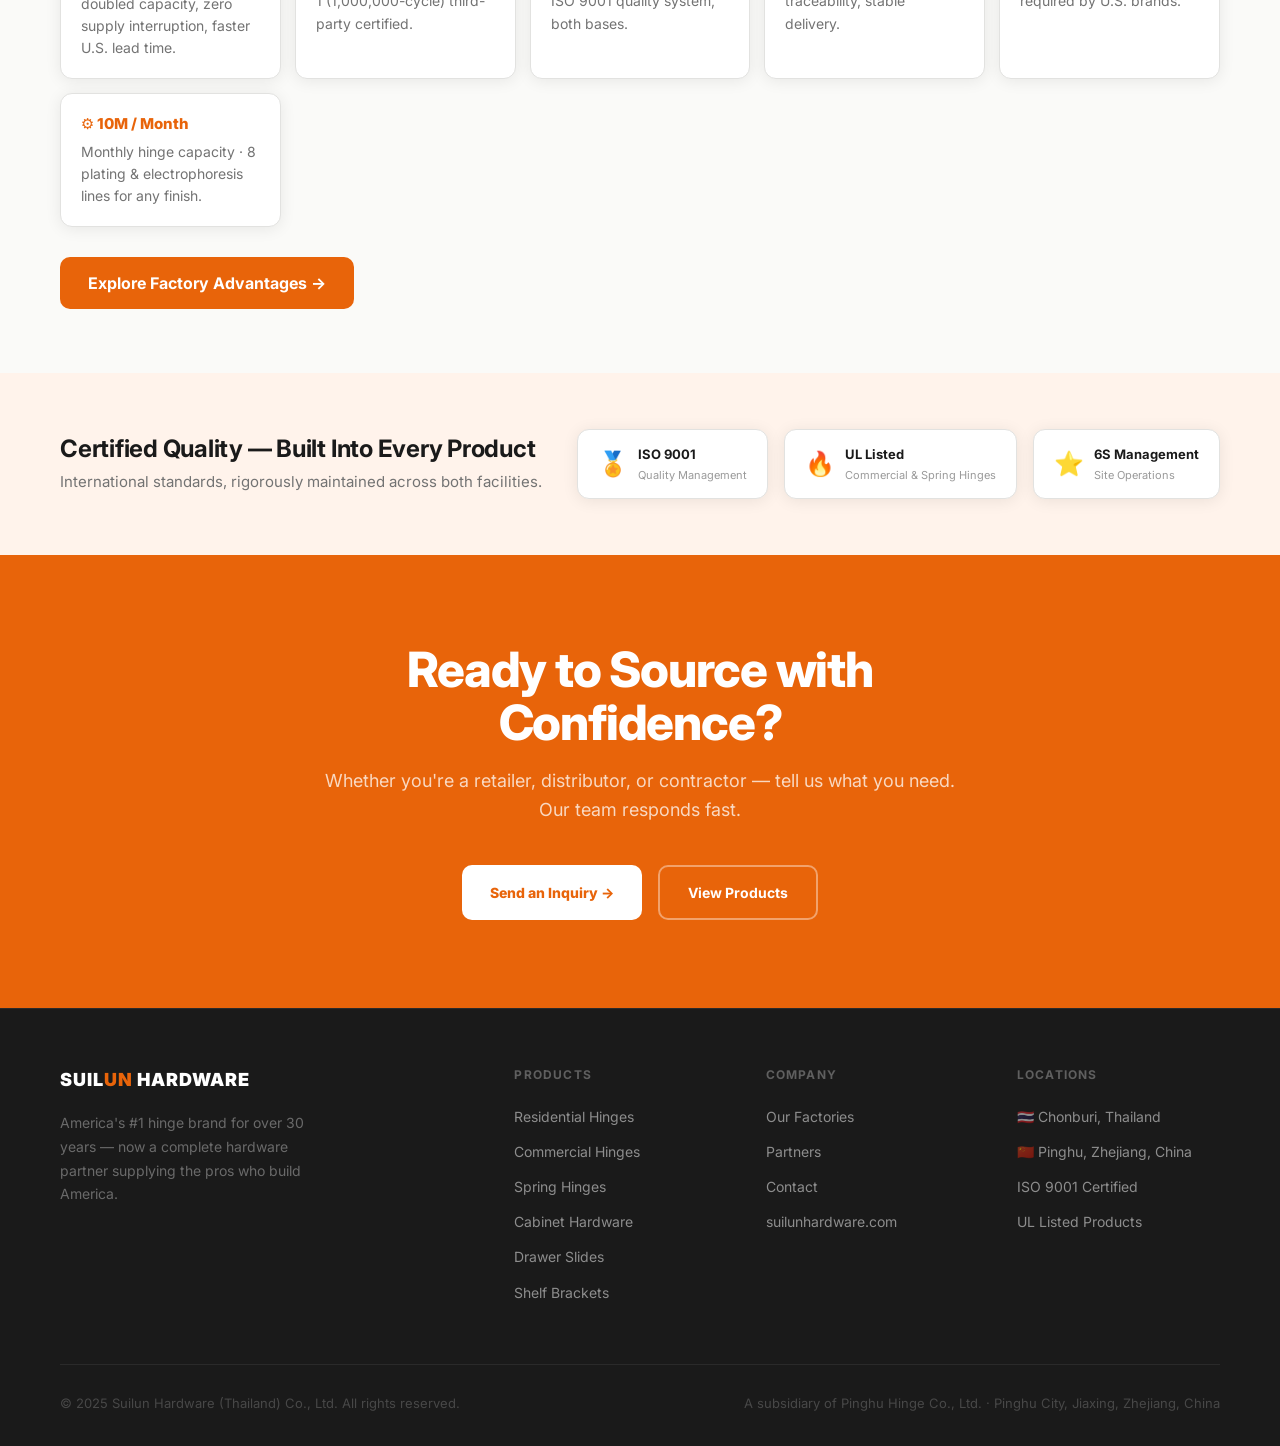
==== commit 82090bde: "Fix homepage Advantages teaser grid on mobile (auto-fit collapse to 1 col) Co-Authored-By: Claude Op" ====
--- a/index.html
+++ b/index.html
@@ -671,7 +671,7 @@
       <h2 style="font-size:clamp(24px,3.5vw,36px);color:var(--dark);margin:10px 0 14px;letter-spacing:-0.5px;">Built to Pass Every U.S. Vendor Audit</h2>
       <p style="color:var(--gray-500,#4A4A4A);font-size:16.5px;line-height:1.75;">30+ years supplying American door factories, with a dual China + Thailand production base and the full set of U.S. standard certifications — the qualifications top door manufacturers require, all in one supplier.</p>
     </div>
-    <div style="display:grid;grid-template-columns:repeat(3,1fr);gap:14px;margin-bottom:30px;">
+    <div style="display:grid;grid-template-columns:repeat(auto-fit,minmax(220px,1fr));gap:14px;margin-bottom:30px;">
       <div class="reveal" style="background:#fff;border:1.5px solid var(--border);border-radius:12px;padding:18px 20px;box-shadow:var(--shadow);">
         <div style="font-weight:800;color:var(--orange);font-size:15px;margin-bottom:4px;">🏭 Dual Production Base</div>
         <div style="color:var(--gray-500,#4A4A4A);font-size:14px;line-height:1.6;">China + Thailand — doubled capacity, zero supply interruption, faster U.S. lead time.</div>
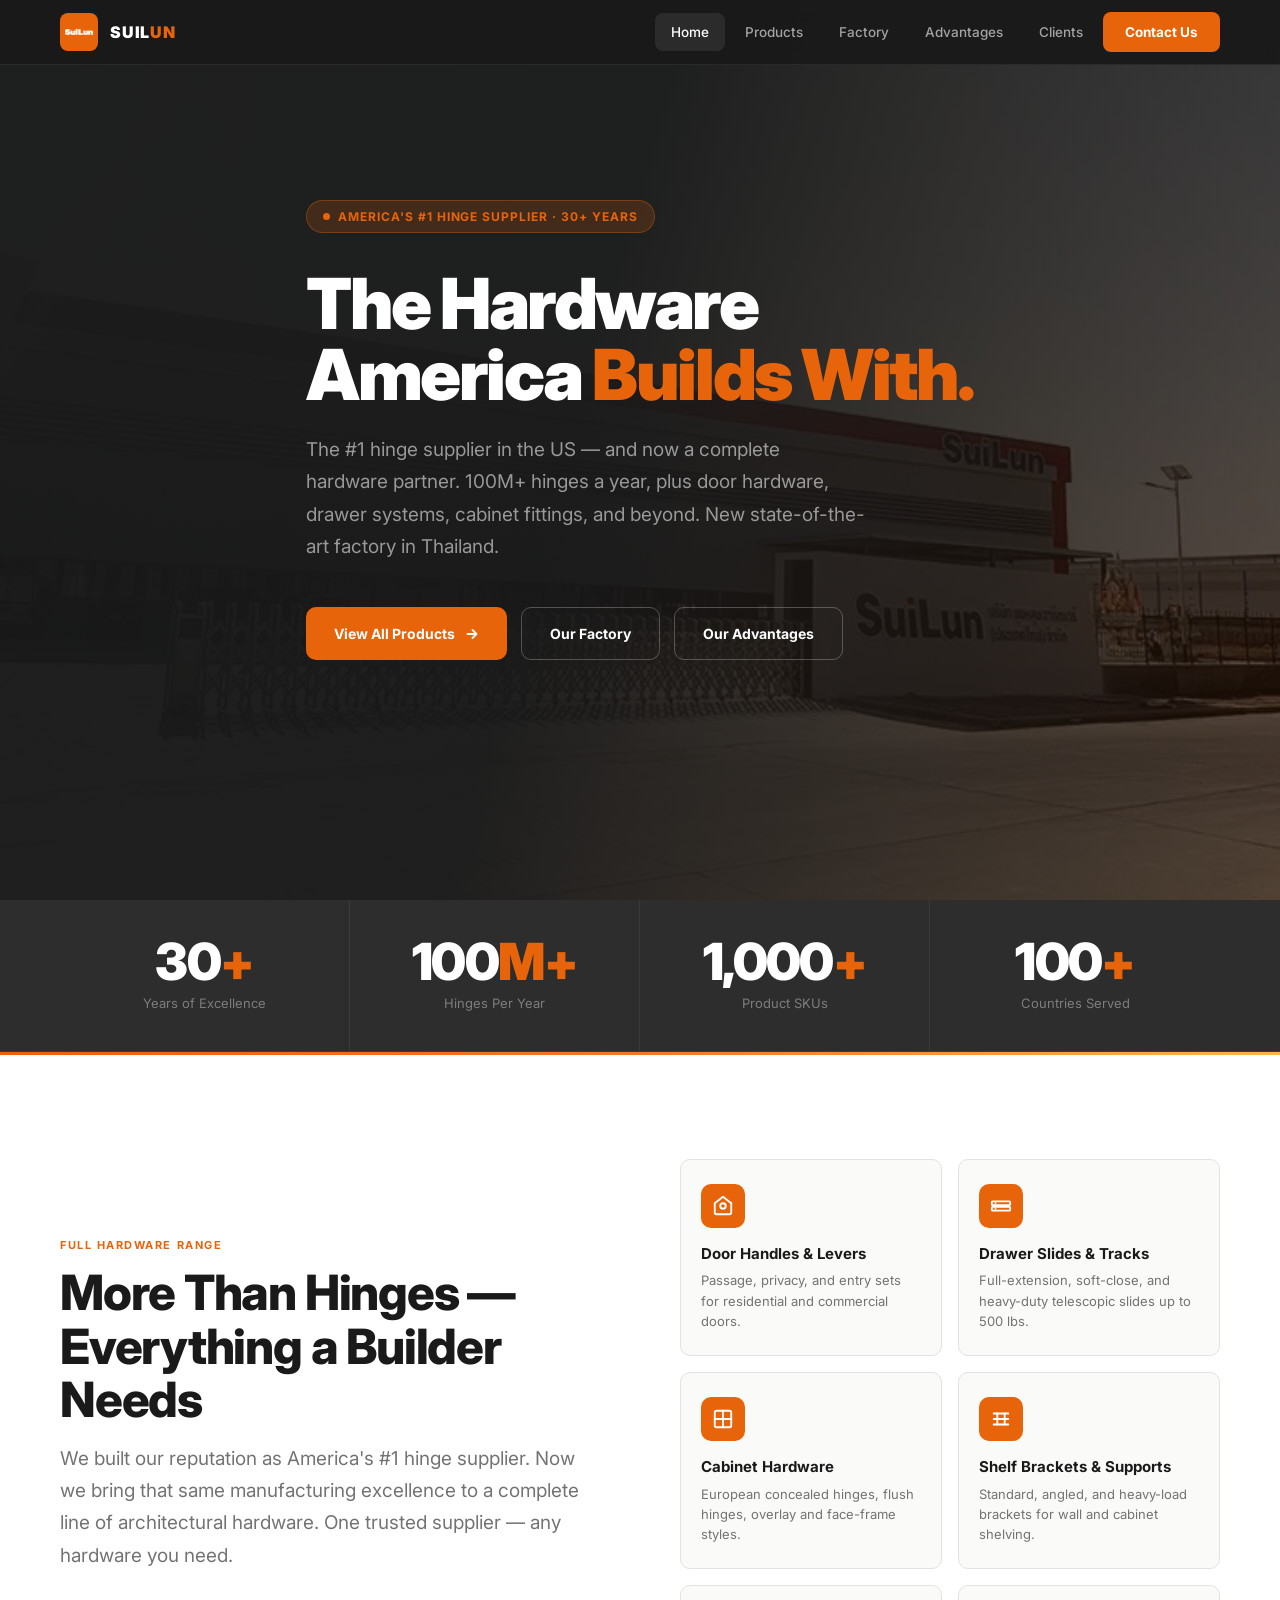
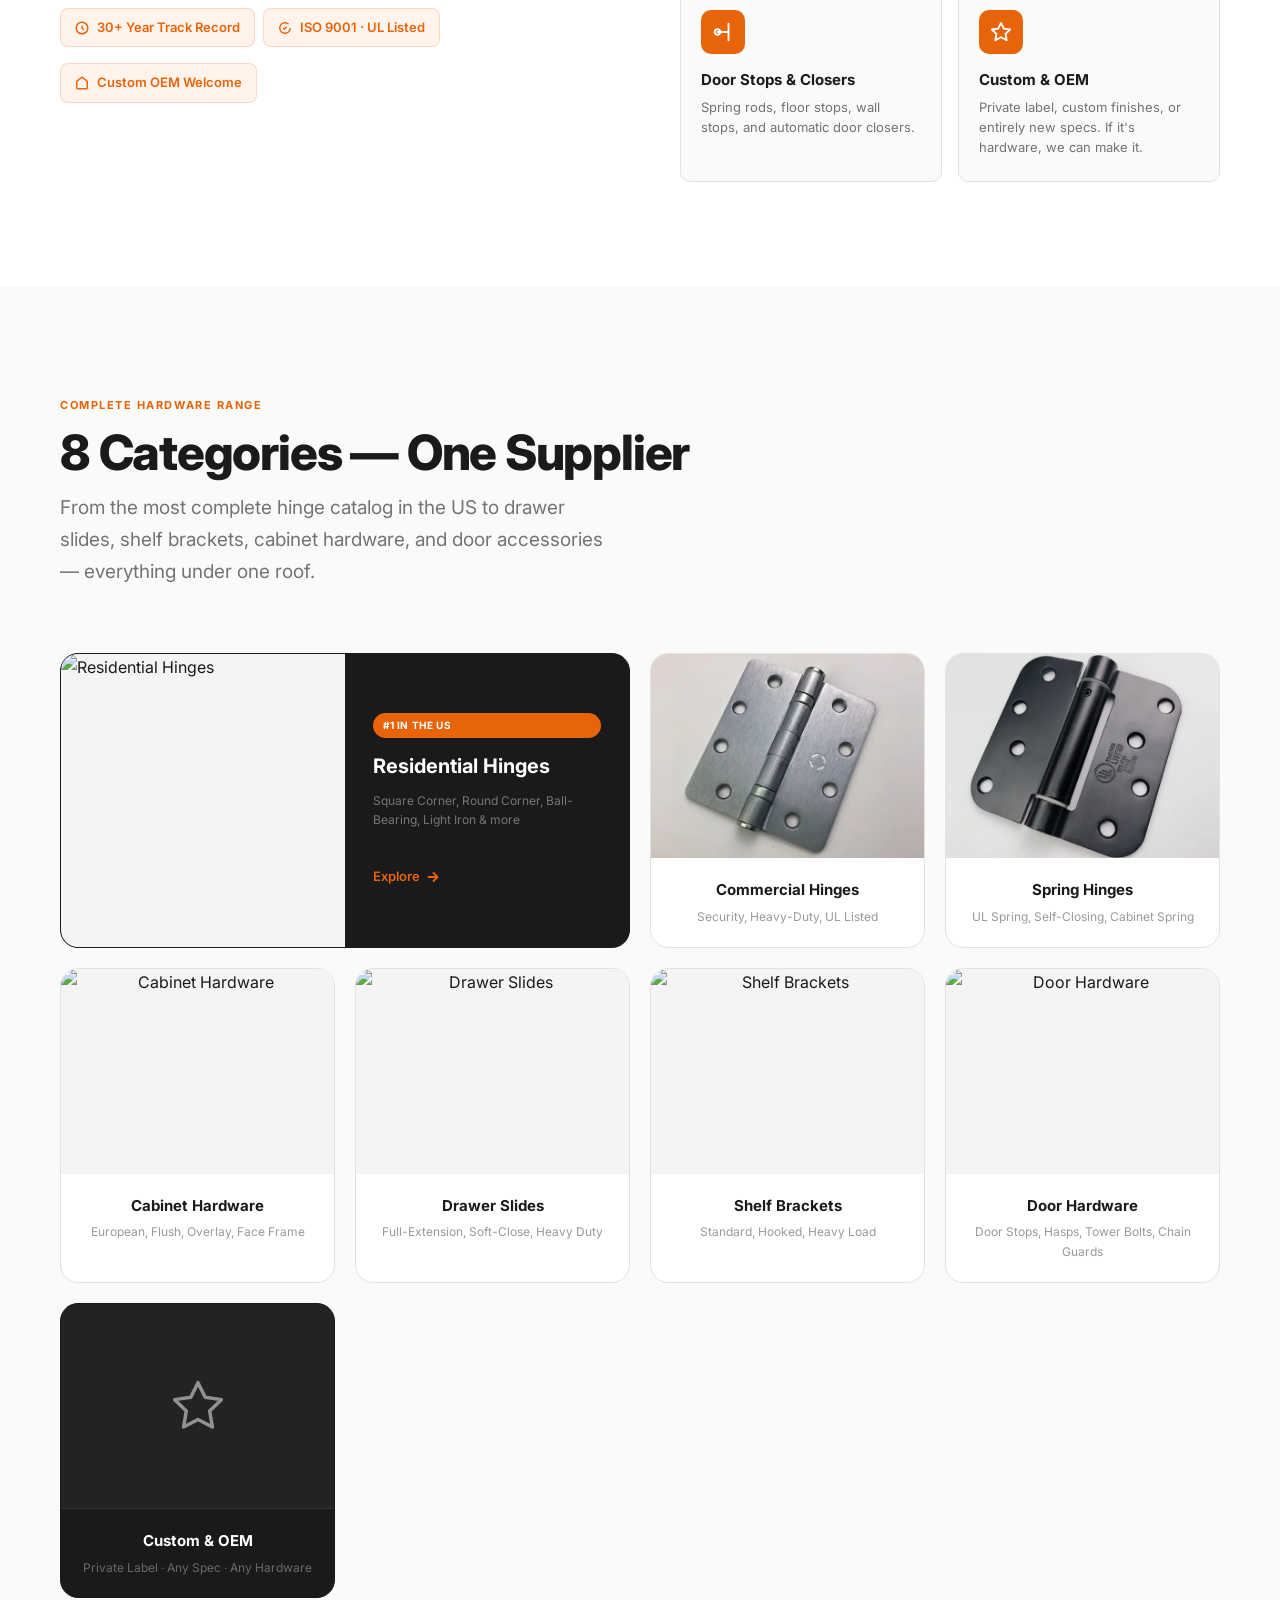
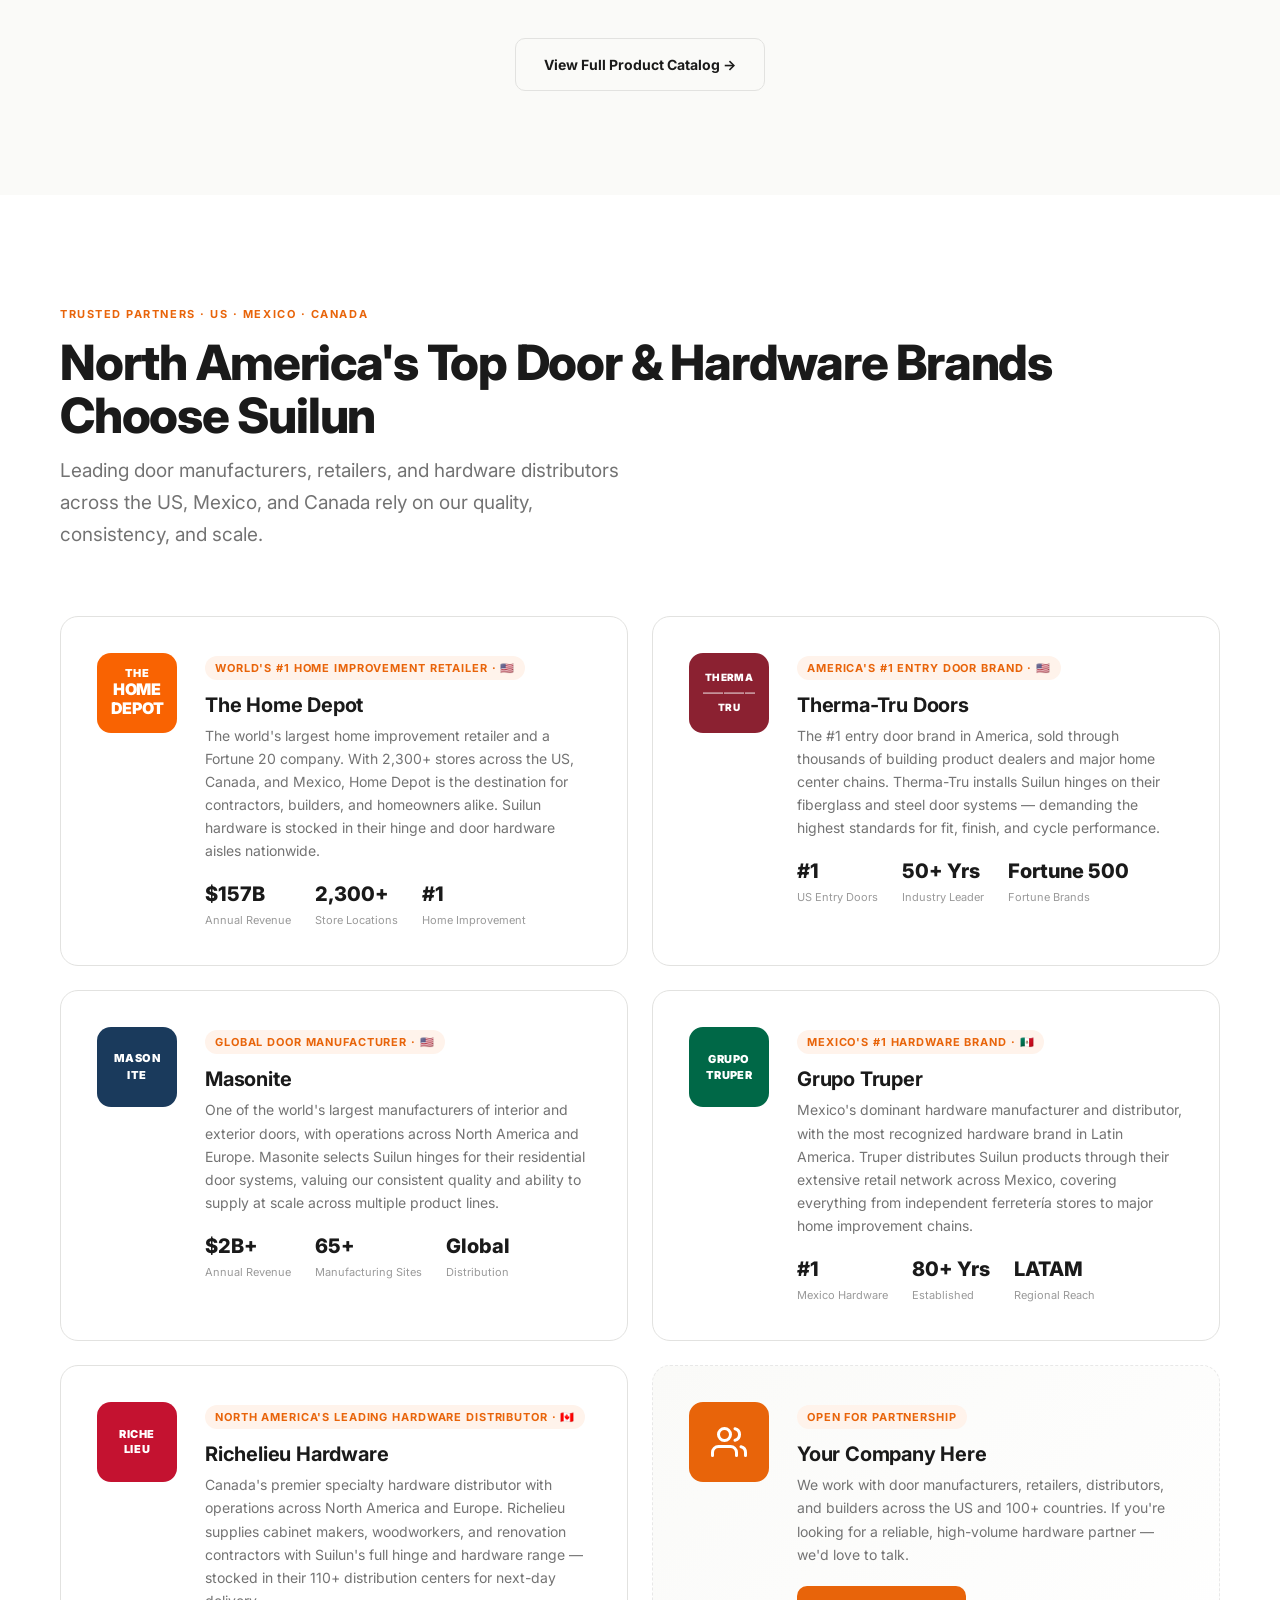
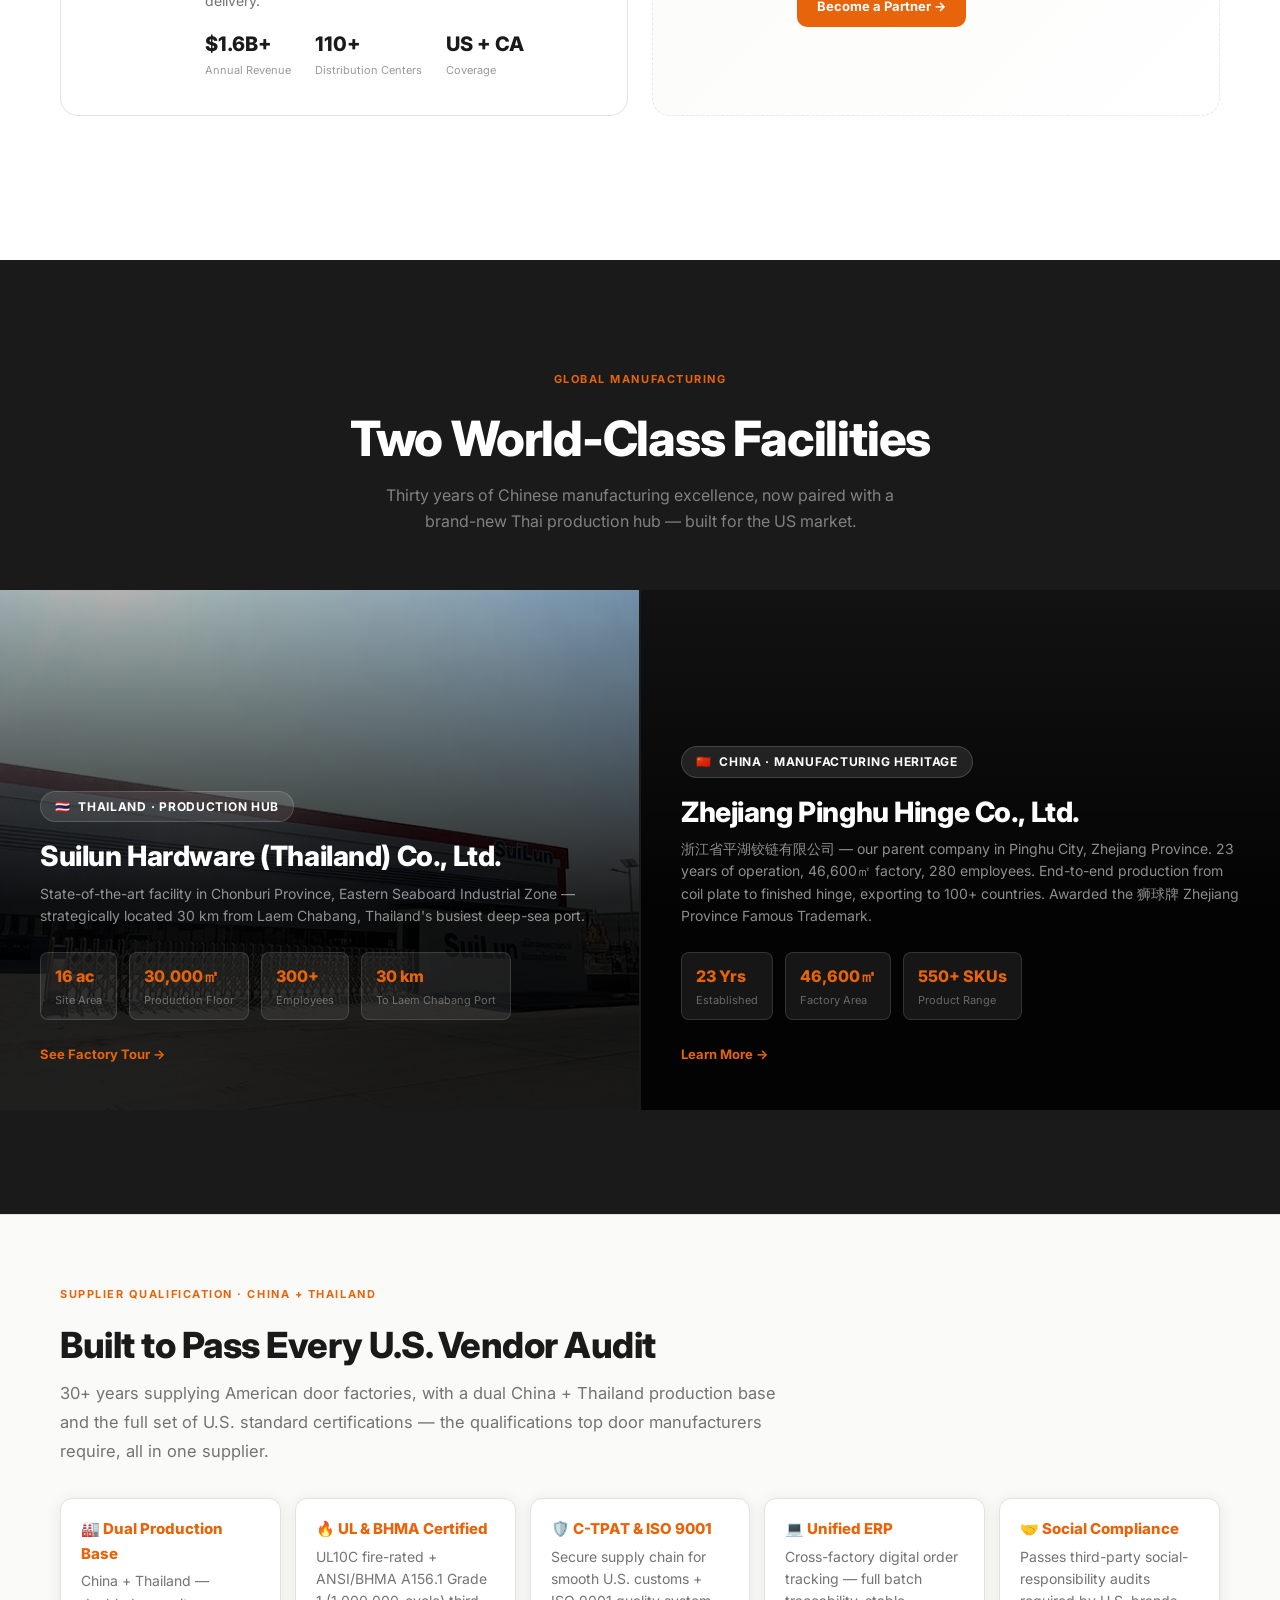
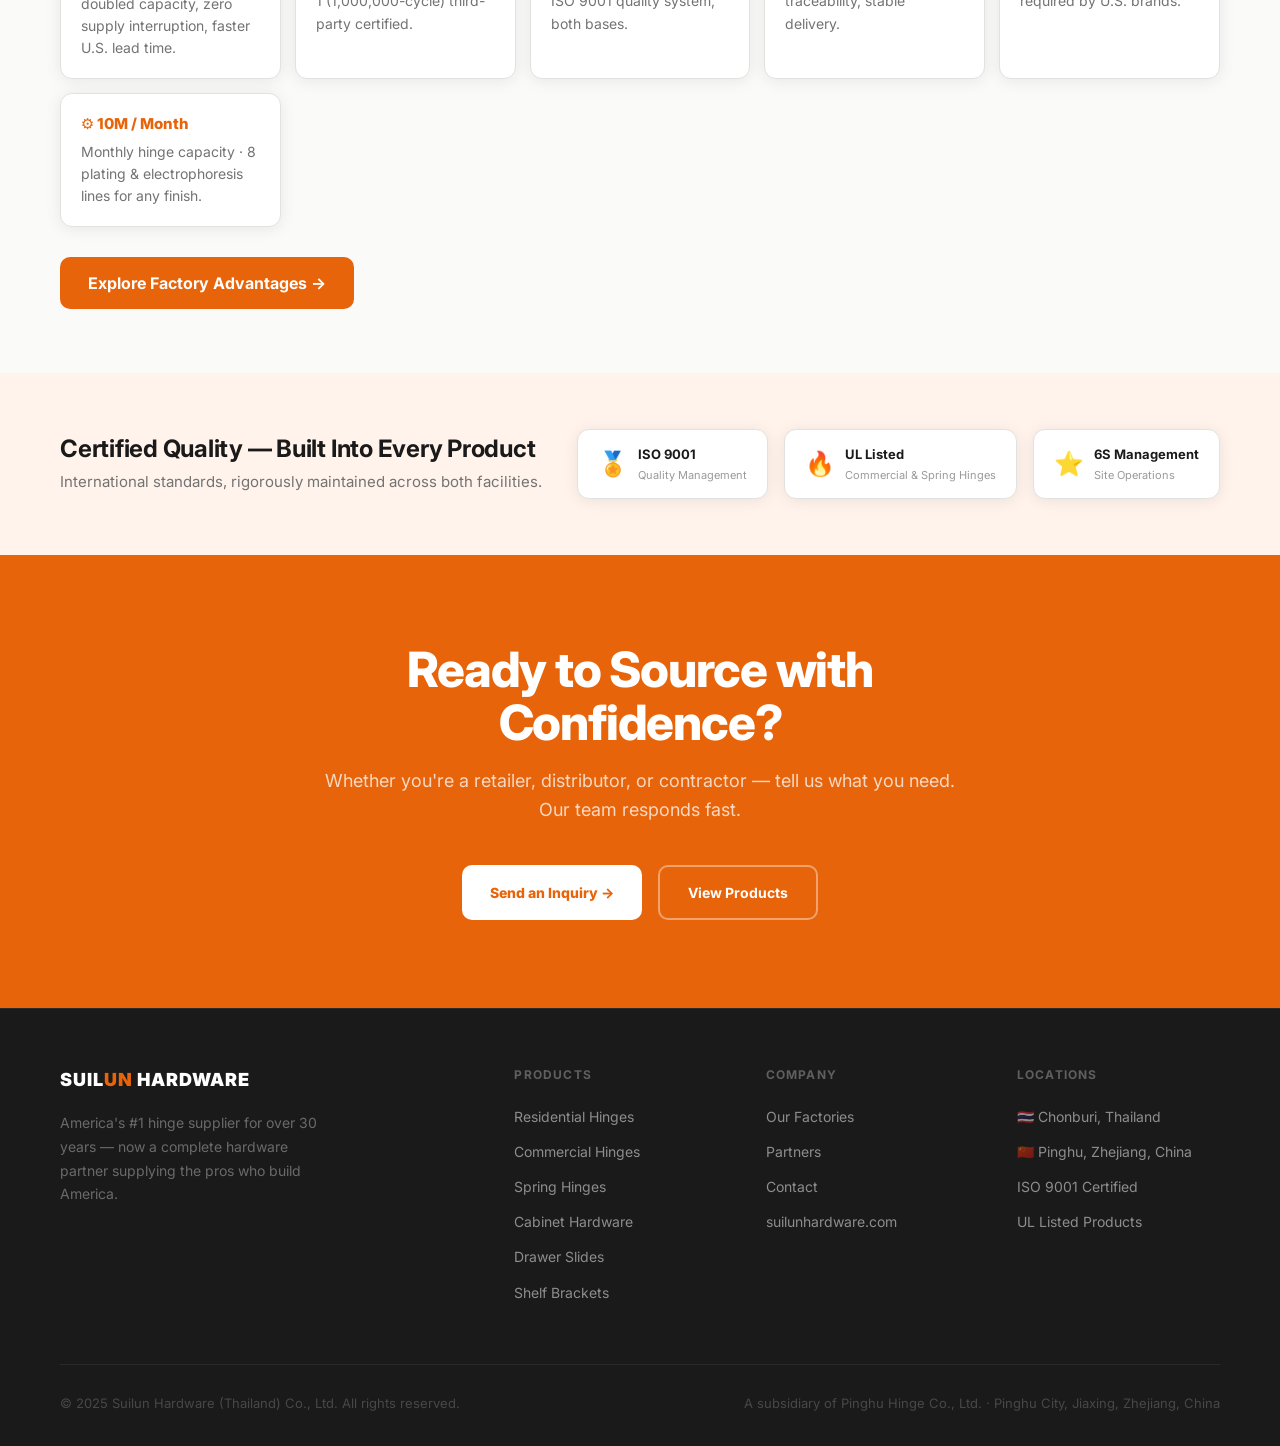
==== commit fab5ae41: "Reposition Suilun as America's #1 hinge supplier (not brand) on home + products footer Co-Authored-B" ====
--- a/index.html
+++ b/index.html
@@ -3,7 +3,7 @@
 <head>
 <meta charset="UTF-8">
 <meta name="viewport" content="width=device-width, initial-scale=1.0">
-<title>Suilun Hardware — America's #1 Hinge Brand</title>
+<title>Suilun Hardware — America's #1 Hinge Supplier</title>
 <link rel="stylesheet" href="style.css">
 <style>
 /* ── HERO ────────────────────────────────────────────── */
@@ -288,9 +288,9 @@
   <div class="hero-overlay"></div>
   <div class="wrap">
     <div class="hero-content reveal">
-      <div class="hero-badge"><span class="dot"></span><span>America's #1 Hinge Brand · 30+ Years</span></div>
+      <div class="hero-badge"><span class="dot"></span><span>America's #1 Hinge Supplier · 30+ Years</span></div>
       <h1>The Hardware<br>America <em>Builds With.</em></h1>
-      <p class="lead">The #1 hinge brand in the US — and now a complete hardware partner. 100M+ hinges a year, plus door hardware, drawer systems, cabinet fittings, and beyond. New state-of-the-art factory in Thailand.</p>
+      <p class="lead">The #1 hinge supplier in the US — and now a complete hardware partner. 100M+ hinges a year, plus door hardware, drawer systems, cabinet fittings, and beyond. New state-of-the-art factory in Thailand.</p>
       <div class="hero-actions">
         <a href="products.html" class="btn btn-primary">View All Products <svg width="14" height="14" viewBox="0 0 14 14" fill="none" style="margin-left:2px"><path d="M2.5 7h9m-4-4 4 4-4 4" stroke="currentColor" stroke-width="1.8" stroke-linecap="round" stroke-linejoin="round"/></svg></a>
         <a href="factory.html" class="btn btn-outline">Our Factory</a>
@@ -320,7 +320,7 @@
       <div class="beyond-text reveal">
         <span class="eyebrow">Full Hardware Range</span>
         <h2>More Than Hinges — Everything a Builder Needs</h2>
-        <p class="lead">We built our reputation as America's #1 hinge brand. Now we bring that same manufacturing excellence to a complete line of architectural hardware. One trusted supplier — any hardware you need.</p>
+        <p class="lead">We built our reputation as America's #1 hinge supplier. Now we bring that same manufacturing excellence to a complete line of architectural hardware. One trusted supplier — any hardware you need.</p>
         <div class="beyond-tags">
           <span class="beyond-tag">
             <svg width="14" height="14" viewBox="0 0 24 24" fill="none" stroke="currentColor" stroke-width="2.5"><circle cx="12" cy="12" r="10"/><path d="M12 8v4l3 3"/></svg>
@@ -747,7 +747,7 @@
     <div class="footer-grid">
       <div class="footer-brand">
         <span class="logo-name">SUIL<span style="color:var(--orange)">UN</span> HARDWARE</span>
-        <p>America's #1 hinge brand for over 30 years — now a complete hardware partner supplying the pros who build America.</p>
+        <p>America's #1 hinge supplier for over 30 years — now a complete hardware partner supplying the pros who build America.</p>
       </div>
       <div class="footer-col">
         <h4>Products</h4>
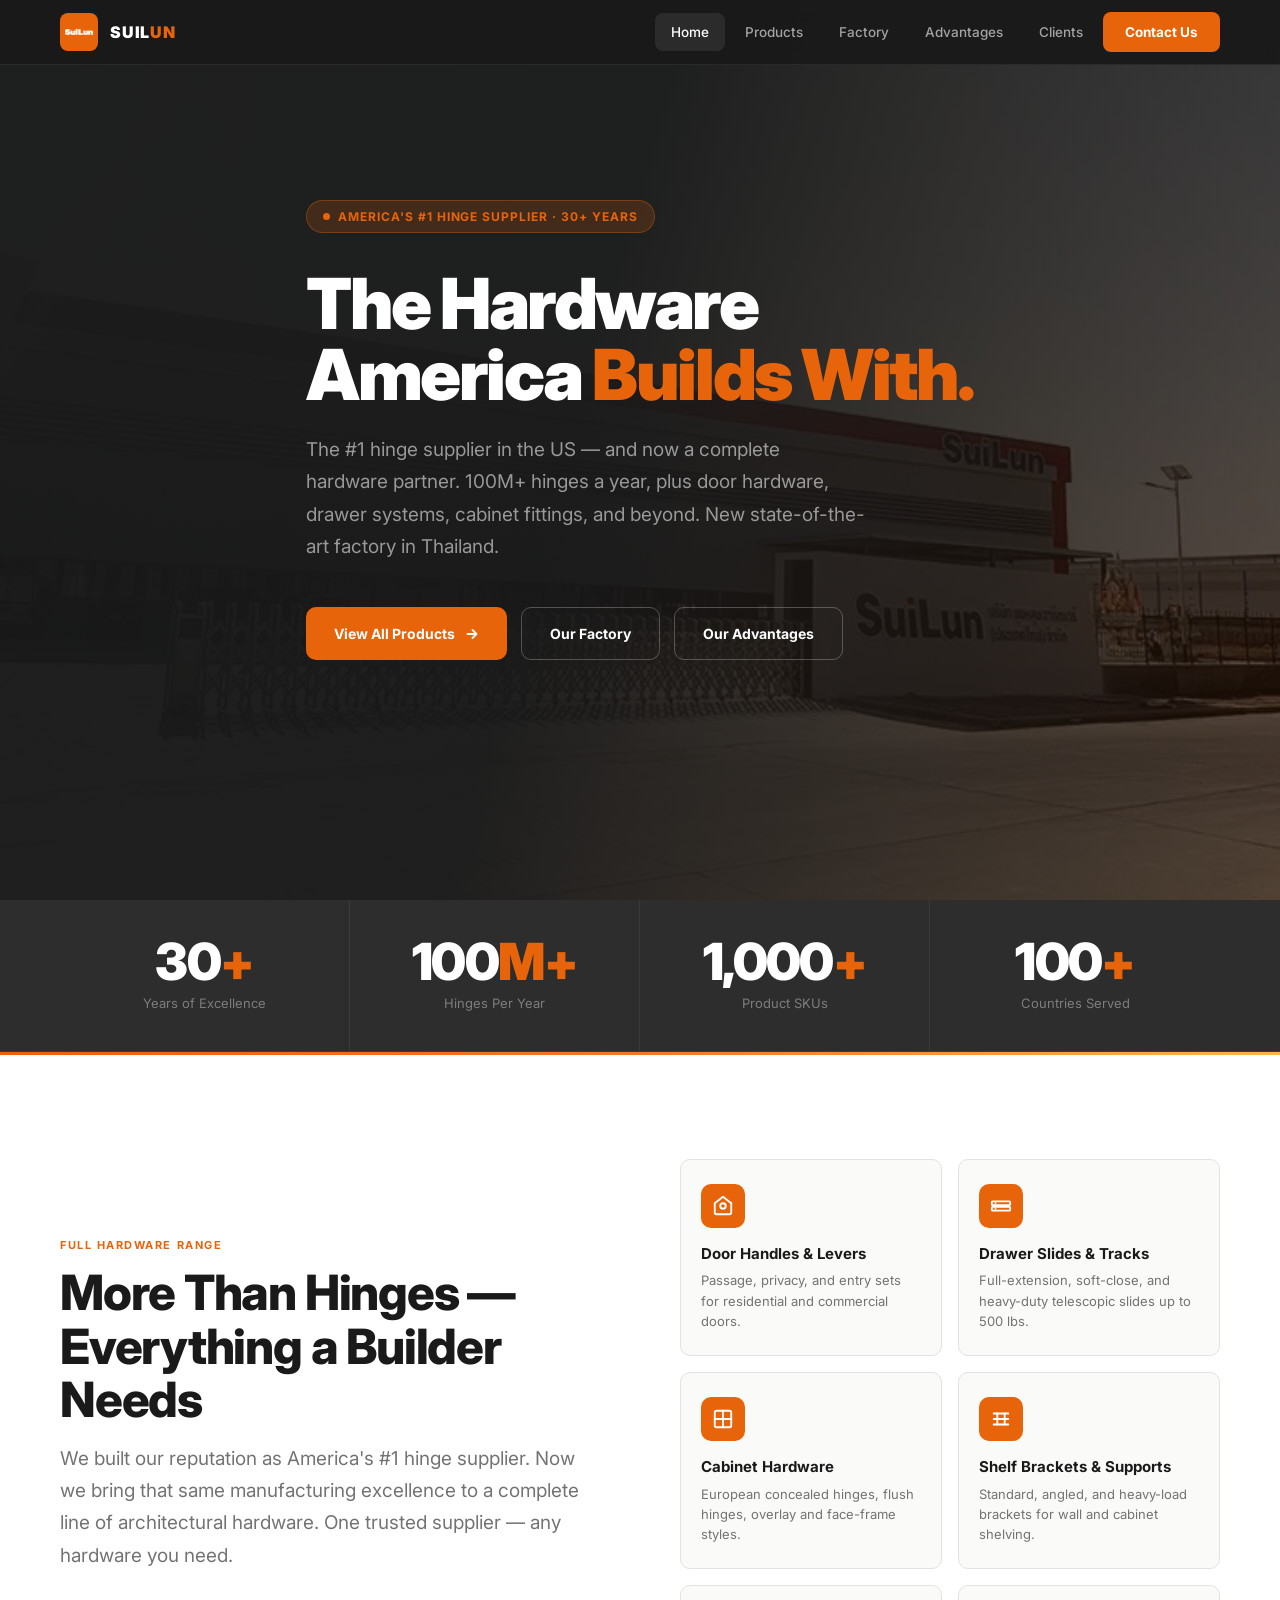
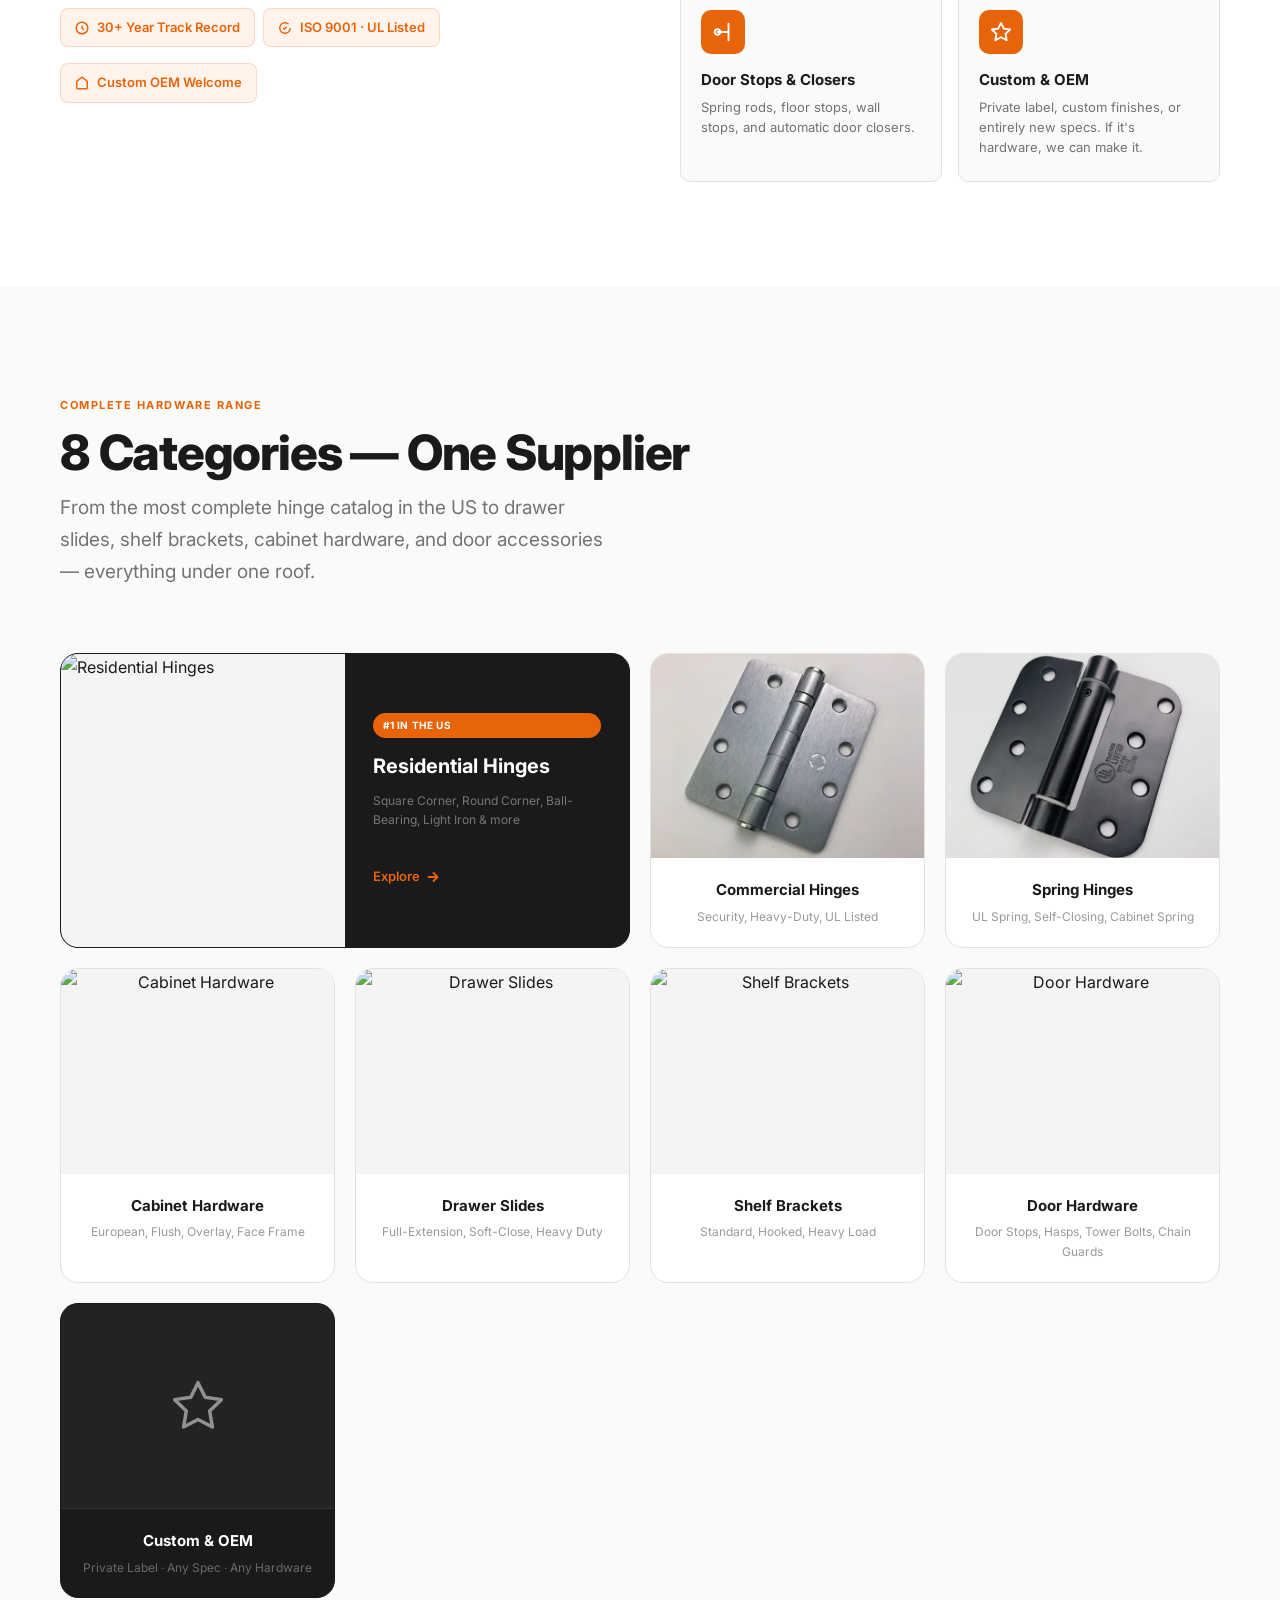
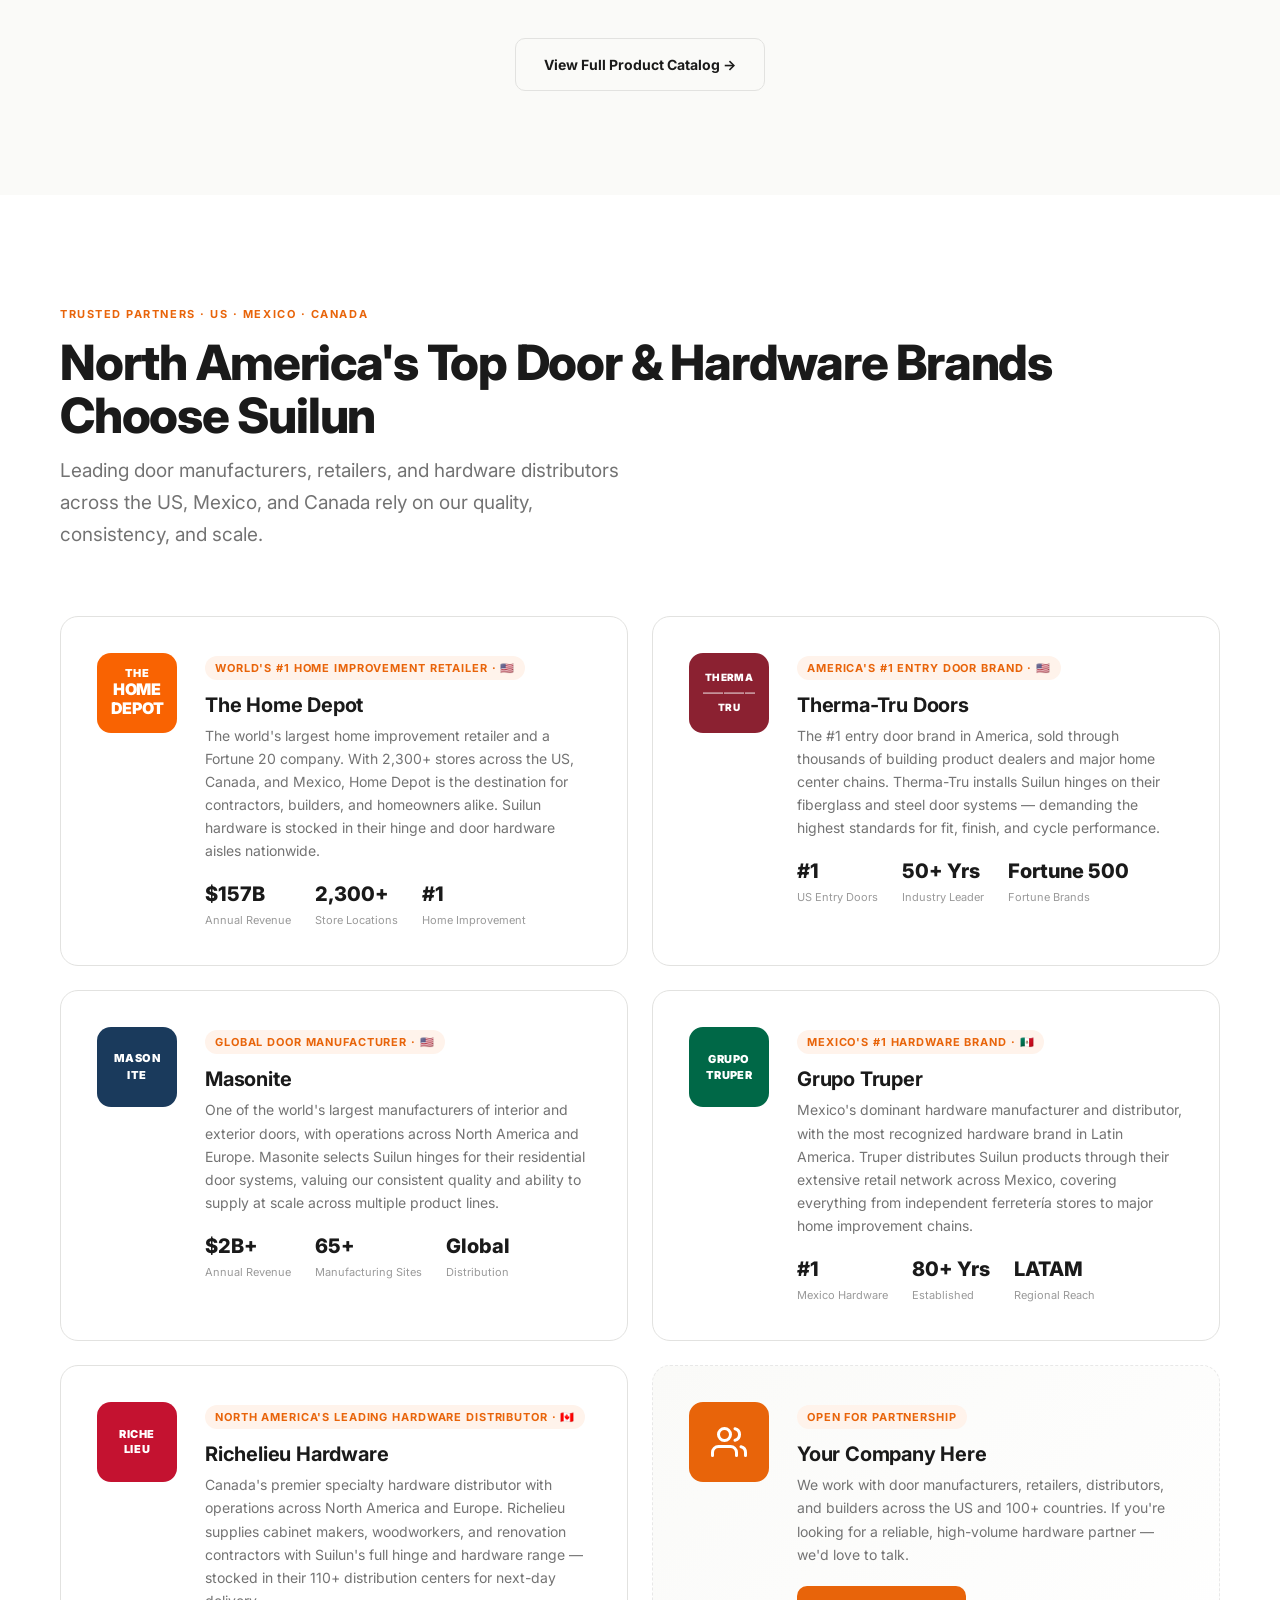
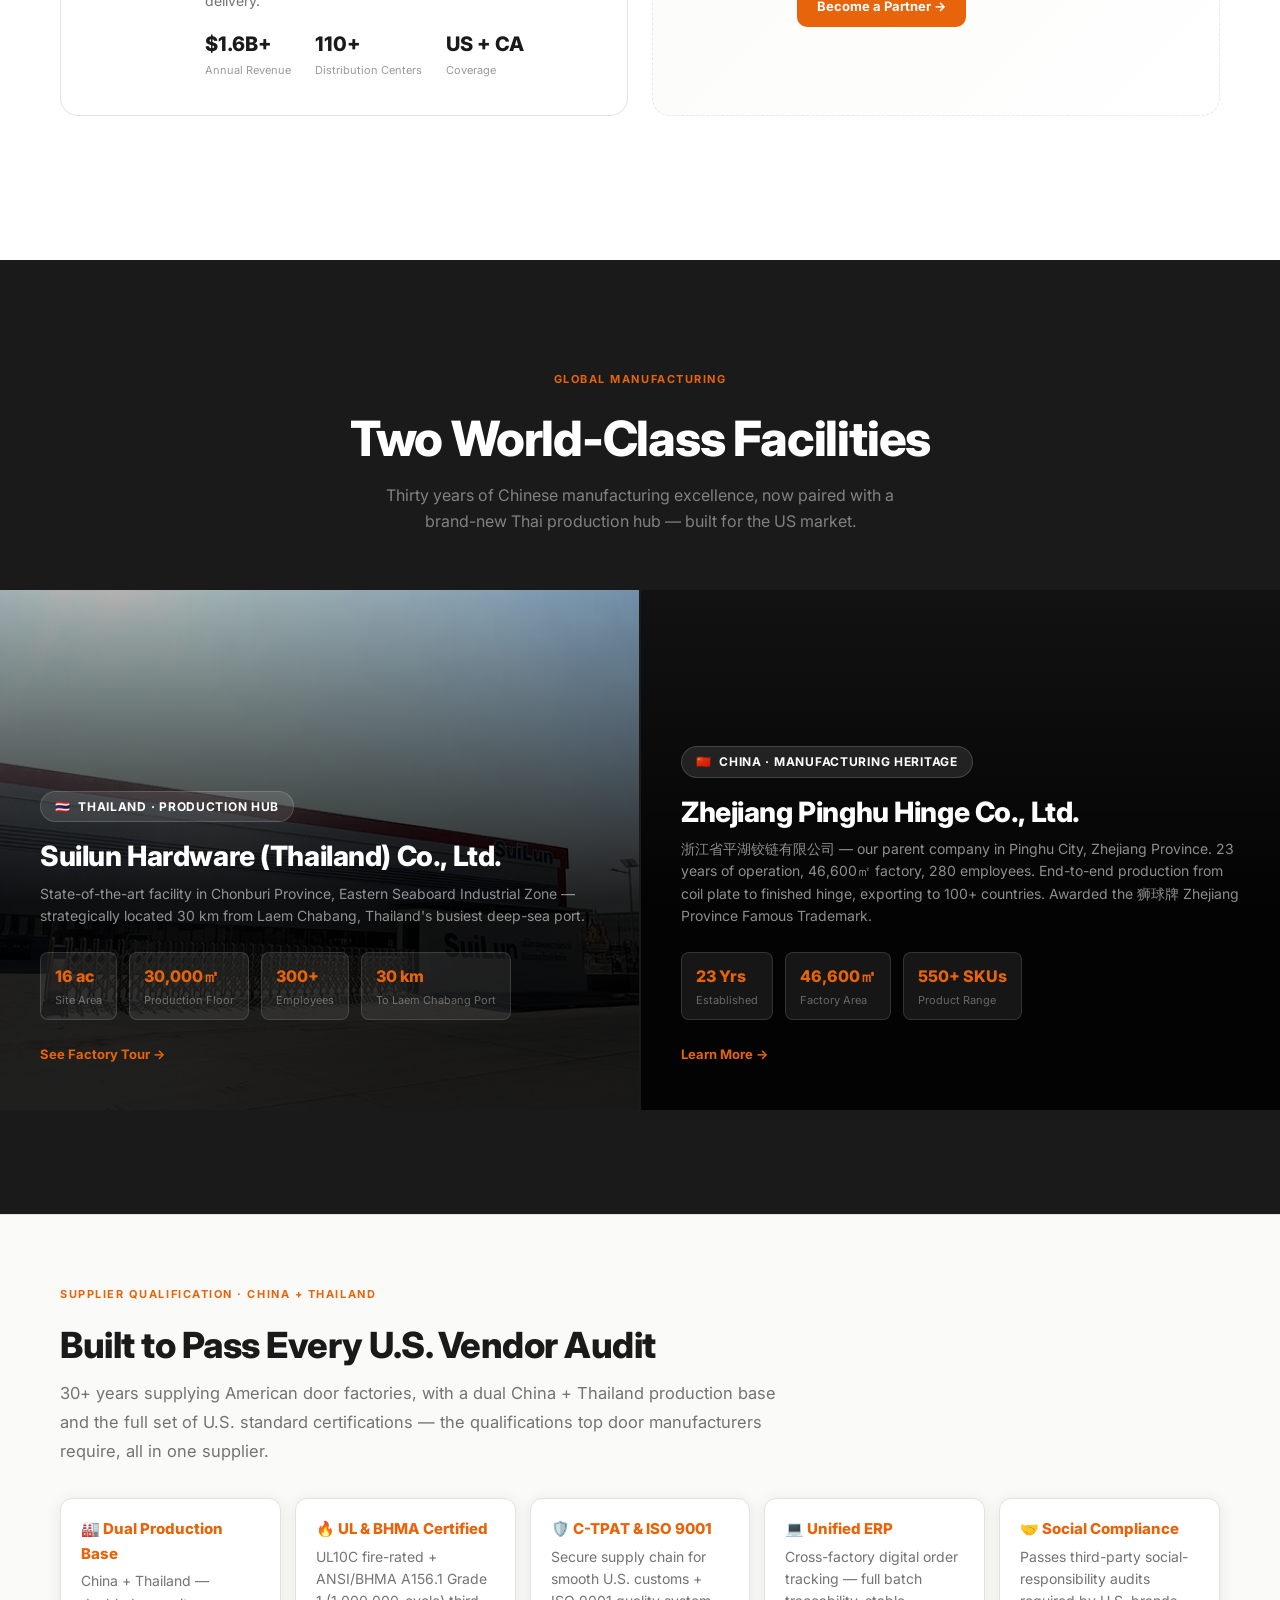
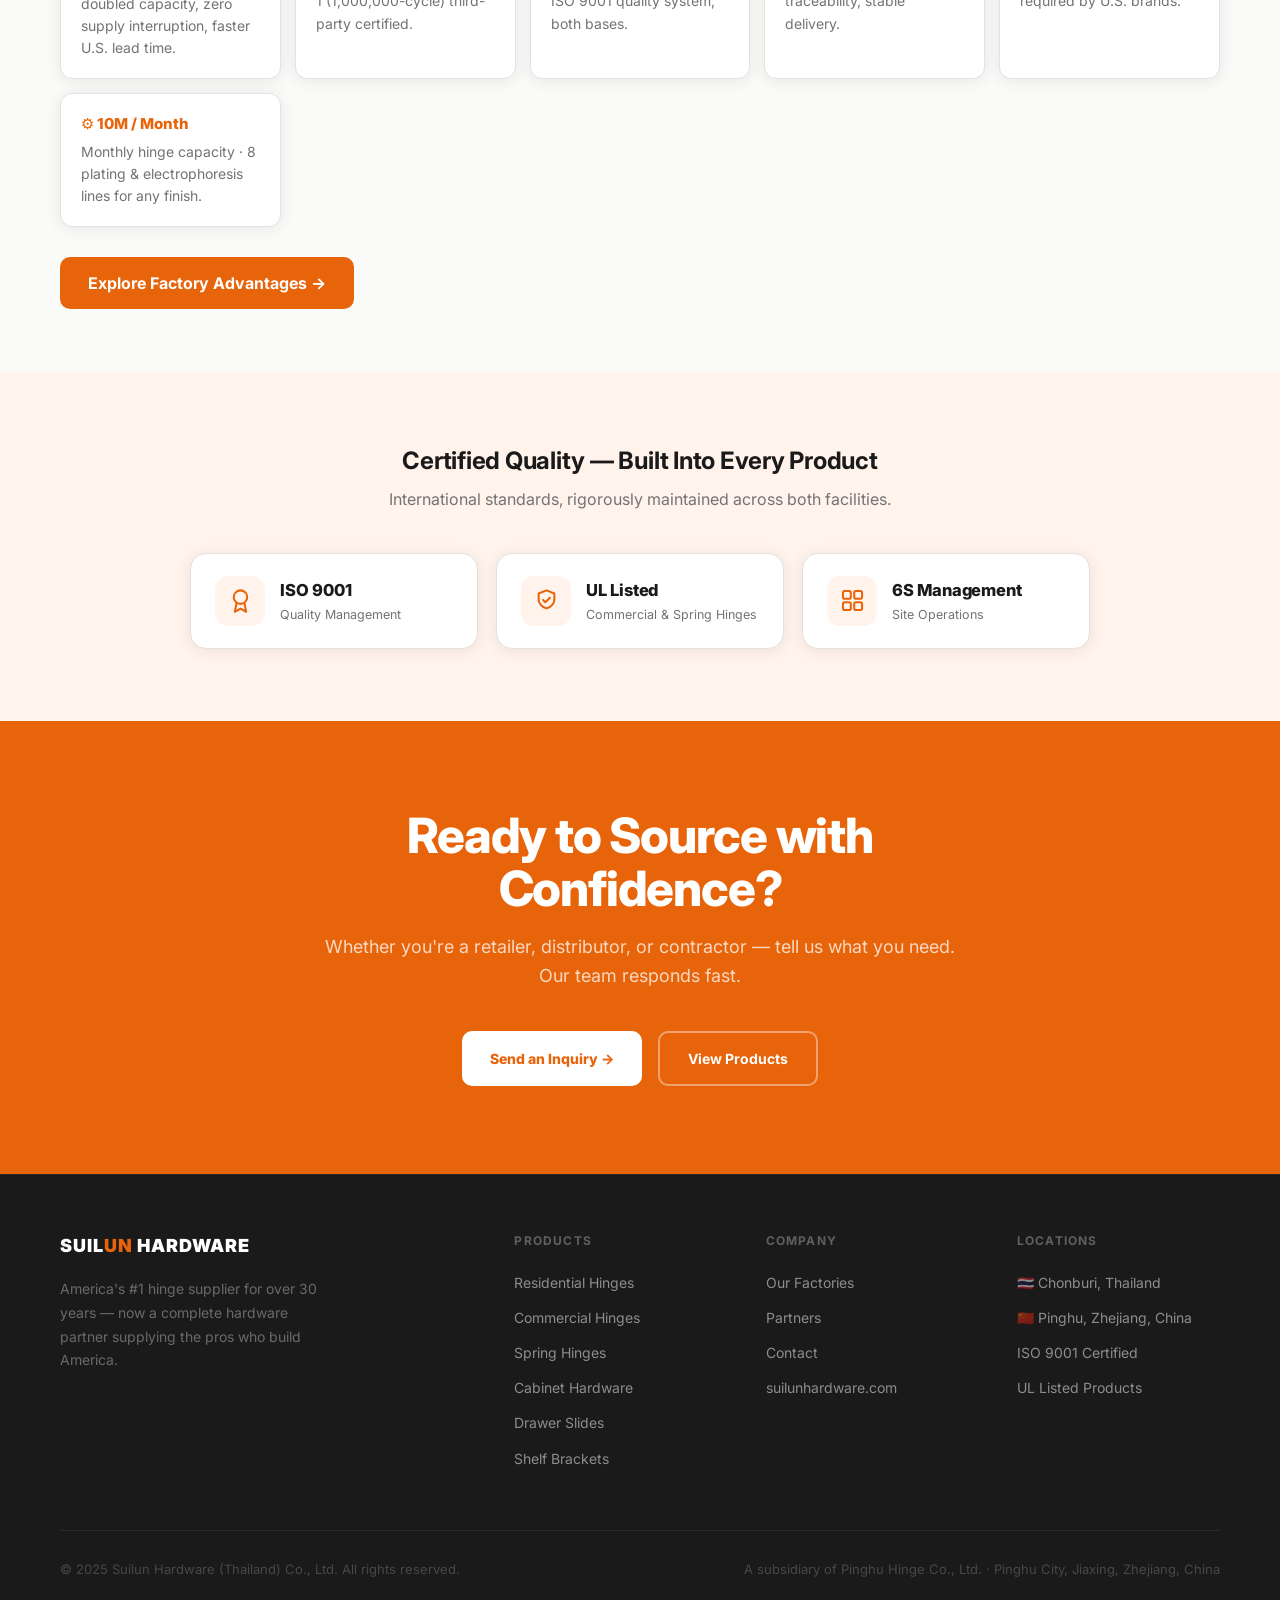
==== commit 30a24158: "Redesign homepage quality strip: centered layout, equal cards, clean SVG line icons (drop emoji) Co-" ====
--- a/index.html
+++ b/index.html
@@ -233,20 +233,29 @@
 .factory-link:hover { gap: 10px; }
 
 /* ── QUALITY STRIP ───────────────────────────────────── */
-.quality-strip { background: var(--orange-pale); padding: 56px 0; }
-.quality-inner { display: flex; align-items: center; justify-content: space-between; flex-wrap: wrap; gap: 32px; }
-.quality-text h3 { margin-bottom: 6px; }
-.quality-text p { color: var(--gray-500); font-size: 15px; }
-.cert-row { display: flex; gap: 16px; flex-wrap: wrap; }
+.quality-strip { background: var(--orange-pale); padding: 72px 0; }
+.quality-inner { display: flex; flex-direction: column; align-items: center; text-align: center; gap: 40px; }
+.quality-text { max-width: 620px; }
+.quality-text h3 { margin-bottom: 10px; }
+.quality-text p { color: var(--gray-500); font-size: 16px; }
+.cert-row { display: grid; grid-template-columns: repeat(3, 1fr); gap: 18px; width: 100%; max-width: 900px; }
 .cert-pill {
-  display: flex; align-items: center; gap: 10px;
-  background: white; border: 1.5px solid var(--border);
-  border-radius: 12px; padding: 14px 20px;
+  display: flex; align-items: center; gap: 15px; text-align: left;
+  background: #fff; border: 1px solid var(--border);
+  border-radius: 16px; padding: 22px 24px;
   box-shadow: var(--shadow);
-}
-.cert-pill .cert-icon { font-size: 24px; }
-.cert-pill .cert-name { font-size: 13px; font-weight: 700; color: var(--dark); }
-.cert-pill .cert-desc { font-size: 11px; color: var(--gray-400); }
+  transition: transform .25s ease, box-shadow .25s ease, border-color .25s ease;
+}
+.cert-pill:hover { transform: translateY(-4px); box-shadow: 0 14px 30px rgba(0,0,0,0.10); border-color: var(--orange); }
+.cert-pill .cert-icon {
+  flex: none; width: 50px; height: 50px; border-radius: 13px;
+  background: var(--orange-pale); color: var(--orange);
+  display: flex; align-items: center; justify-content: center;
+}
+.cert-pill .cert-icon svg { width: 27px; height: 27px; }
+.cert-pill .cert-name { font-size: 16.5px; font-weight: 800; color: var(--dark); letter-spacing: -0.2px; }
+.cert-pill .cert-desc { font-size: 12.5px; color: var(--gray-500); margin-top: 3px; line-height: 1.35; }
+@media (max-width: 720px){ .cert-row { grid-template-columns: 1fr; max-width: 380px; } }
 
 /* ── CTA ─────────────────────────────────────────────── */
 .cta-section { background: var(--orange); padding: 88px 0; text-align: center; }
@@ -711,15 +720,15 @@
       </div>
       <div class="cert-row">
         <div class="cert-pill">
-          <div class="cert-icon">🏅</div>
+          <div class="cert-icon"><svg viewBox="0 0 24 24" fill="none" stroke="currentColor" stroke-width="1.8" stroke-linecap="round" stroke-linejoin="round"><circle cx="12" cy="9" r="6"/><path d="M8.5 14.2 7 22l5-2.8L17 22l-1.5-7.8"/></svg></div>
           <div><div class="cert-name">ISO 9001</div><div class="cert-desc">Quality Management</div></div>
         </div>
         <div class="cert-pill">
-          <div class="cert-icon">🔥</div>
-          <div><div class="cert-name">UL Listed</div><div class="cert-desc">Commercial & Spring Hinges</div></div>
+          <div class="cert-icon"><svg viewBox="0 0 24 24" fill="none" stroke="currentColor" stroke-width="1.8" stroke-linecap="round" stroke-linejoin="round"><path d="M12 3 5 5.8v4.7c0 4.3 3 7.4 7 8.5 4-1.1 7-4.2 7-8.5V5.8L12 3Z"/><path d="m9 11.5 2 2 4-4"/></svg></div>
+          <div><div class="cert-name">UL Listed</div><div class="cert-desc">Commercial &amp; Spring Hinges</div></div>
         </div>
         <div class="cert-pill">
-          <div class="cert-icon">⭐</div>
+          <div class="cert-icon"><svg viewBox="0 0 24 24" fill="none" stroke="currentColor" stroke-width="1.8" stroke-linecap="round" stroke-linejoin="round"><rect x="3.5" y="3.5" width="7" height="7" rx="1.6"/><rect x="13.5" y="3.5" width="7" height="7" rx="1.6"/><rect x="3.5" y="13.5" width="7" height="7" rx="1.6"/><rect x="13.5" y="13.5" width="7" height="7" rx="1.6"/></svg></div>
           <div><div class="cert-name">6S Management</div><div class="cert-desc">Site Operations</div></div>
         </div>
       </div>
